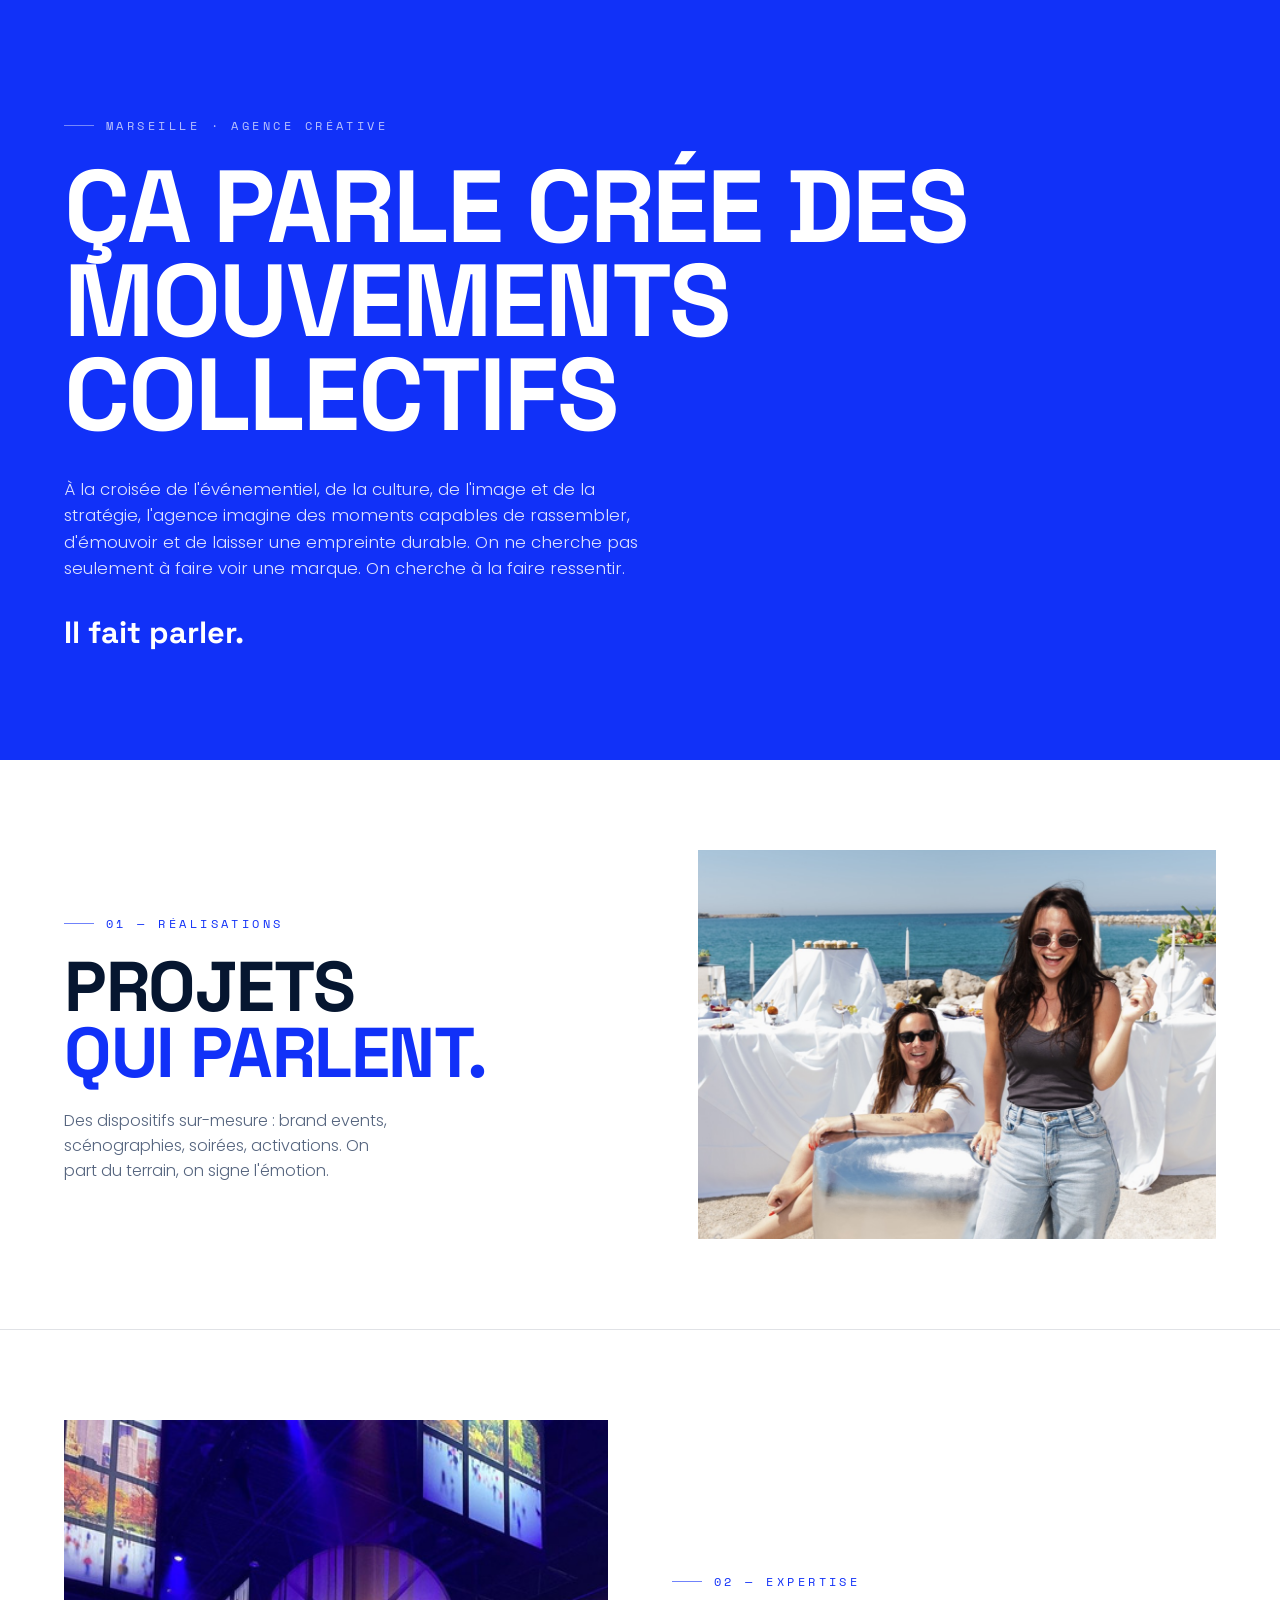
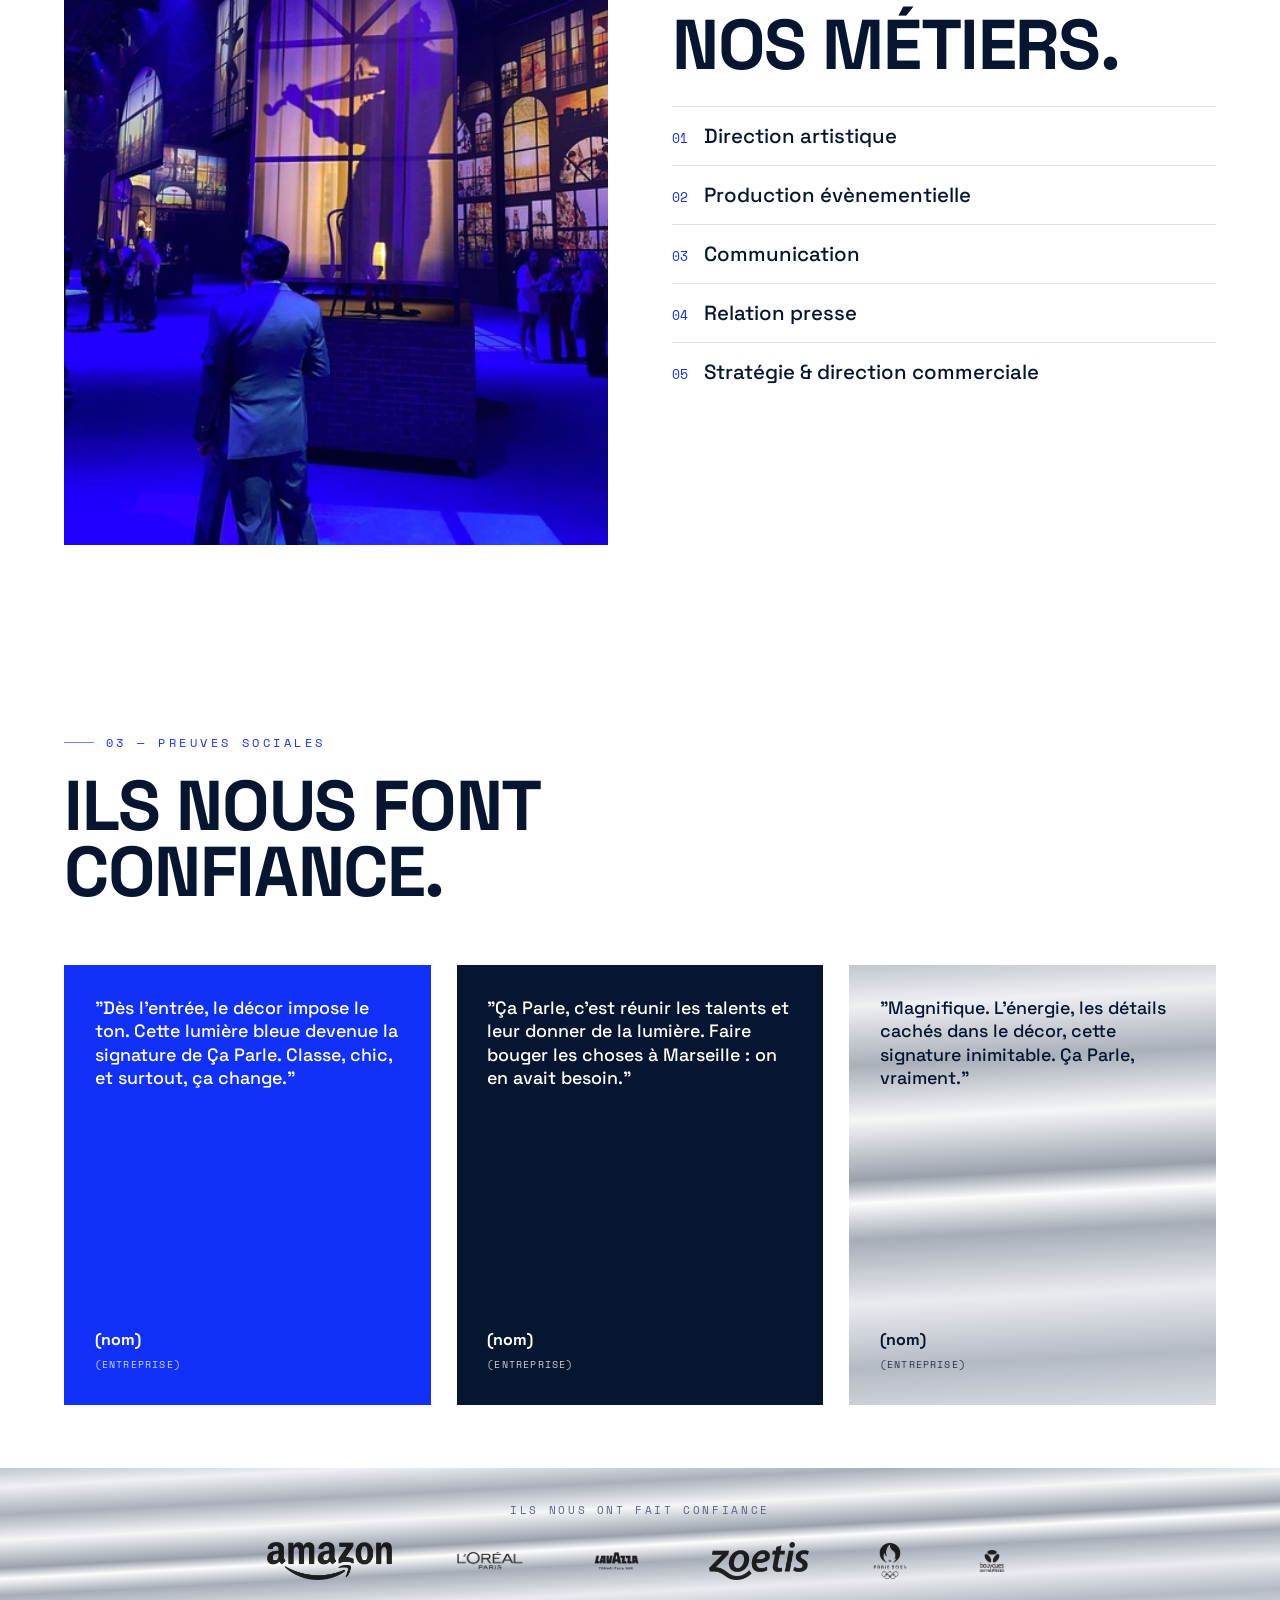
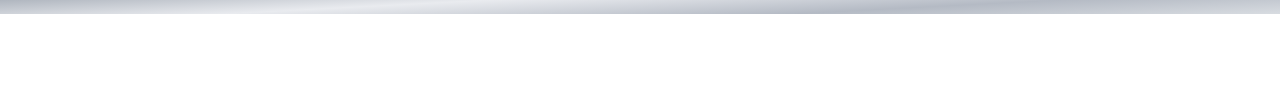
==== apercu-caparle.html @ be1ab22b "Aperçu (preview) Ça Parle façon Dedikazio — page de validation, non liée au site" ====
<!DOCTYPE html><html lang="fr"><head>
<meta charset="UTF-8"><meta name="viewport" content="width=device-width,initial-scale=1">
<title>Maquette Ça Parle — style Dedikazio</title>
<link rel="preconnect" href="https://fonts.googleapis.com"><link rel="preconnect" href="https://fonts.gstatic.com" crossorigin>
<link href="https://fonts.googleapis.com/css2?family=Space+Grotesk:wght@400;500;700&family=Poppins:wght@300;400;500;600&family=Space+Mono:wght@400;700&display=swap" rel="stylesheet">
<style>
:root{--blue:#1131f8;--ink:#061630;--dim:#56657f;--line:rgba(6,22,48,.12);--grey:#eef2f9;--chrome:linear-gradient(177deg,#c2c7cf 0%,#eef0f3 9%,#aab0ba 22%,#f4f6f8 34%,#9aa1ac 47%,#fbfcfd 52%,#a6adb7 60%,#e9ebef 74%,#b4bac4 88%,#d8dce1 100%);--disp:"Space Grotesk",sans-serif;--body:"Poppins",sans-serif;--gut:clamp(20px,5vw,96px);}
*{margin:0;padding:0;box-sizing:border-box}
body{font-family:var(--body);color:var(--ink);background:#fff;font-weight:300;-webkit-font-smoothing:antialiased}
.wrap{max-width:1400px;margin:0 auto;padding-inline:var(--gut)}
.eyebrow{font-family:"Space Mono",monospace;font-size:.72rem;letter-spacing:.3em;text-transform:uppercase;display:inline-flex;align-items:center;gap:12px}
.eyebrow::before{content:"";width:30px;height:1px;background:currentColor;opacity:.6}
.h-xl{font-family:var(--disp);font-weight:700;text-transform:uppercase;letter-spacing:-.02em;line-height:.92;font-size:clamp(2.6rem,8vw,8rem)}
.h-lg{font-family:var(--disp);font-weight:700;text-transform:uppercase;letter-spacing:-.02em;line-height:.94;font-size:clamp(2.2rem,5.5vw,5rem)}

/* 1. PRÉSENTATION (remplace la page orange) — fond bleu */
.intro{background:var(--blue);color:#fff;padding:clamp(90px,12vh,170px) 0}
.intro .eyebrow{color:rgba(255,255,255,.7)}
.intro .h-xl{margin:26px 0 34px;max-width:18ch}
.intro p{max-width:60ch;font-size:clamp(1rem,1.3vw,1.35rem);color:rgba(255,255,255,.86);line-height:1.6}
.intro .end{margin-top:30px;font-family:var(--disp);font-weight:700;font-size:clamp(1.3rem,2.4vw,2.2rem);text-transform:none}

/* 2. NOS PROJETS (remplace événement sur mesure) — titre gauche + photo droite */
.teaser{padding:clamp(70px,10vh,150px) 0;border-bottom:1px solid var(--line)}
.teaser .row{display:grid;grid-template-columns:1.1fr 1fr;gap:clamp(30px,5vw,80px);align-items:center}
.teaser .eyebrow{color:var(--blue)}
.teaser h2{margin:22px 0}
.teaser .blue{color:var(--blue)}
.teaser .shot{aspect-ratio:4/3;overflow:hidden;background:var(--grey)}
.teaser .shot img{width:100%;height:100%;object-fit:cover;display:block}
.teaser .sub{color:var(--dim);max-width:34ch;margin-top:18px}

/* 4. NOS MÉTIERS (remplace dedicated to people) */
.metiers-sec{padding:clamp(70px,10vh,150px) 0}
.metiers-sec .row{display:grid;grid-template-columns:1fr 1fr;gap:clamp(30px,5vw,80px);align-items:center}
.metiers-sec .shot{aspect-ratio:3/4;overflow:hidden;background:var(--grey)}
.metiers-sec .shot img{width:100%;height:100%;object-fit:cover;display:block}
.metiers-sec .eyebrow{color:var(--blue)}
.metiers-sec h2{margin:22px 0 28px}
.mlist{list-style:none}
.mlist li{display:flex;gap:16px;align-items:baseline;padding:16px 0;border-top:1px solid var(--line);font-family:var(--disp);font-weight:500;font-size:clamp(1.1rem,1.6vw,1.5rem)}
.mlist li span{font-family:"Space Mono",monospace;font-size:.8rem;color:var(--blue)}

/* 5. NOS PREUVES SOCIALES (remplace nos références) — blocs de couleur */
.refs{padding:clamp(70px,10vh,150px) 0}
.refs .eyebrow{color:var(--blue)}
.refs h2{margin:22px 0 60px}
.cards{display:grid;grid-template-columns:repeat(3,1fr);gap:clamp(14px,2vw,28px)}
.card{padding:clamp(26px,2.4vw,40px);min-height:440px;display:flex;flex-direction:column;justify-content:space-between}
.card.b1{background:var(--blue);color:#fff}
.card.b2{background:var(--ink);color:#fff}
.card.b3{background:var(--chrome);color:var(--ink)}
.card .q{font-family:var(--disp);font-weight:500;font-size:clamp(1.05rem,1.4vw,1.45rem);line-height:1.3}
.card .who{margin-top:24px}
.card .who b{font-family:var(--disp);font-weight:700;display:block}
.card .who small{font-family:"Space Mono",monospace;font-size:.62rem;letter-spacing:.12em;text-transform:uppercase;opacity:.8}
/* bandeau logos chromé */
.logos{margin-top:clamp(50px,7vh,90px);width:100vw;margin-left:calc(50% - 50vw);background:var(--chrome);padding:34px 0;overflow:hidden}
.logos .lbl{text-align:center;font-family:"Space Mono",monospace;font-size:.68rem;letter-spacing:.24em;text-transform:uppercase;color:var(--dim);margin-bottom:24px}
.logos .row{display:flex;justify-content:center;align-items:center;gap:clamp(34px,5vw,70px);flex-wrap:wrap}
.logos img{height:38px;width:auto;opacity:.85}
@media(max-width:820px){.teaser .row,.metiers-sec .row{grid-template-columns:1fr}.cards{grid-template-columns:1fr}}
</style></head>
<body>

<!-- 1. PRÉSENTATION — fond bleu (remplace la page orange) -->
<section class="intro"><div class="wrap">
  <span class="eyebrow">Marseille · Agence créative</span>
  <h1 class="h-xl">Ça Parle crée des mouvements collectifs</h1>
  <p>À la croisée de l'événementiel, de la culture, de l'image et de la stratégie, l'agence imagine des moments capables de rassembler, d'émouvoir et de laisser une empreinte durable. On ne cherche pas seulement à faire voir une marque. On cherche à la faire ressentir.</p>
  <div class="end">Il fait parler.</div>
</div></section>

<!-- 2. NOS PROJETS (remplace événement sur mesure) -->
<section class="teaser"><div class="wrap"><div class="row">
  <div>
    <span class="eyebrow">01 — Réalisations</span>
    <h2 class="h-lg">Projets<br><span class="blue">qui parlent.</span></h2>
    <p class="sub">Des dispositifs sur-mesure : brand events, scénographies, soirées, activations. On part du terrain, on signe l'émotion.</p>
  </div>
  <div class="shot"><img src="assets/projet-plage.jpg" alt="Projet"></div>
</div></div></section>

<!-- 4. NOS MÉTIERS (remplace dedicated to people) -->
<section class="metiers-sec"><div class="wrap"><div class="row">
  <div class="shot"><img src="assets/service-1.jpg" alt="Nos métiers"></div>
  <div>
    <span class="eyebrow">02 — Expertise</span>
    <h2 class="h-lg">Nos métiers.</h2>
    <ul class="mlist">
      <li><span>01</span>Direction artistique</li>
      <li><span>02</span>Production évènementielle</li>
      <li><span>03</span>Communication</li>
      <li><span>04</span>Relation presse</li>
      <li><span>05</span>Stratégie &amp; direction commerciale</li>
    </ul>
  </div>
</div></div></section>

<!-- 5. NOS PREUVES SOCIALES (remplace nos références) -->
<section class="refs"><div class="wrap">
  <span class="eyebrow">03 — Preuves sociales</span>
  <h2 class="h-lg">Ils nous font<br>confiance.</h2>
  <div class="cards">
    <div class="card b1"><div class="q">"Dès l'entrée, le décor impose le ton. Cette lumière bleue devenue la signature de Ça Parle. Classe, chic, et surtout, ça change."</div><div class="who"><b>(nom)</b><small>(entreprise)</small></div></div>
    <div class="card b2"><div class="q">"Ça Parle, c'est réunir les talents et leur donner de la lumière. Faire bouger les choses à Marseille : on en avait besoin."</div><div class="who"><b>(nom)</b><small>(entreprise)</small></div></div>
    <div class="card b3"><div class="q">"Magnifique. L'énergie, les détails cachés dans le décor, cette signature inimitable. Ça Parle, vraiment."</div><div class="who"><b>(nom)</b><small>(entreprise)</small></div></div>
  </div>
</div>
<div class="logos">
  <div class="lbl">Ils nous ont fait confiance</div>
  <div class="row">
    <img src="assets/client-amazon.png" alt="Amazon"><img src="assets/client-loreal.png" alt="L'Oréal"><img src="assets/client-lavazza.png" alt="Lavazza"><img src="assets/client-zoetis.png" alt="Zoetis"><img src="assets/client-paris2024.png" alt="Paris 2024"><img src="assets/client-bouygues.png" alt="Bouygues">
  </div>
</div>
</section>

</body></html>
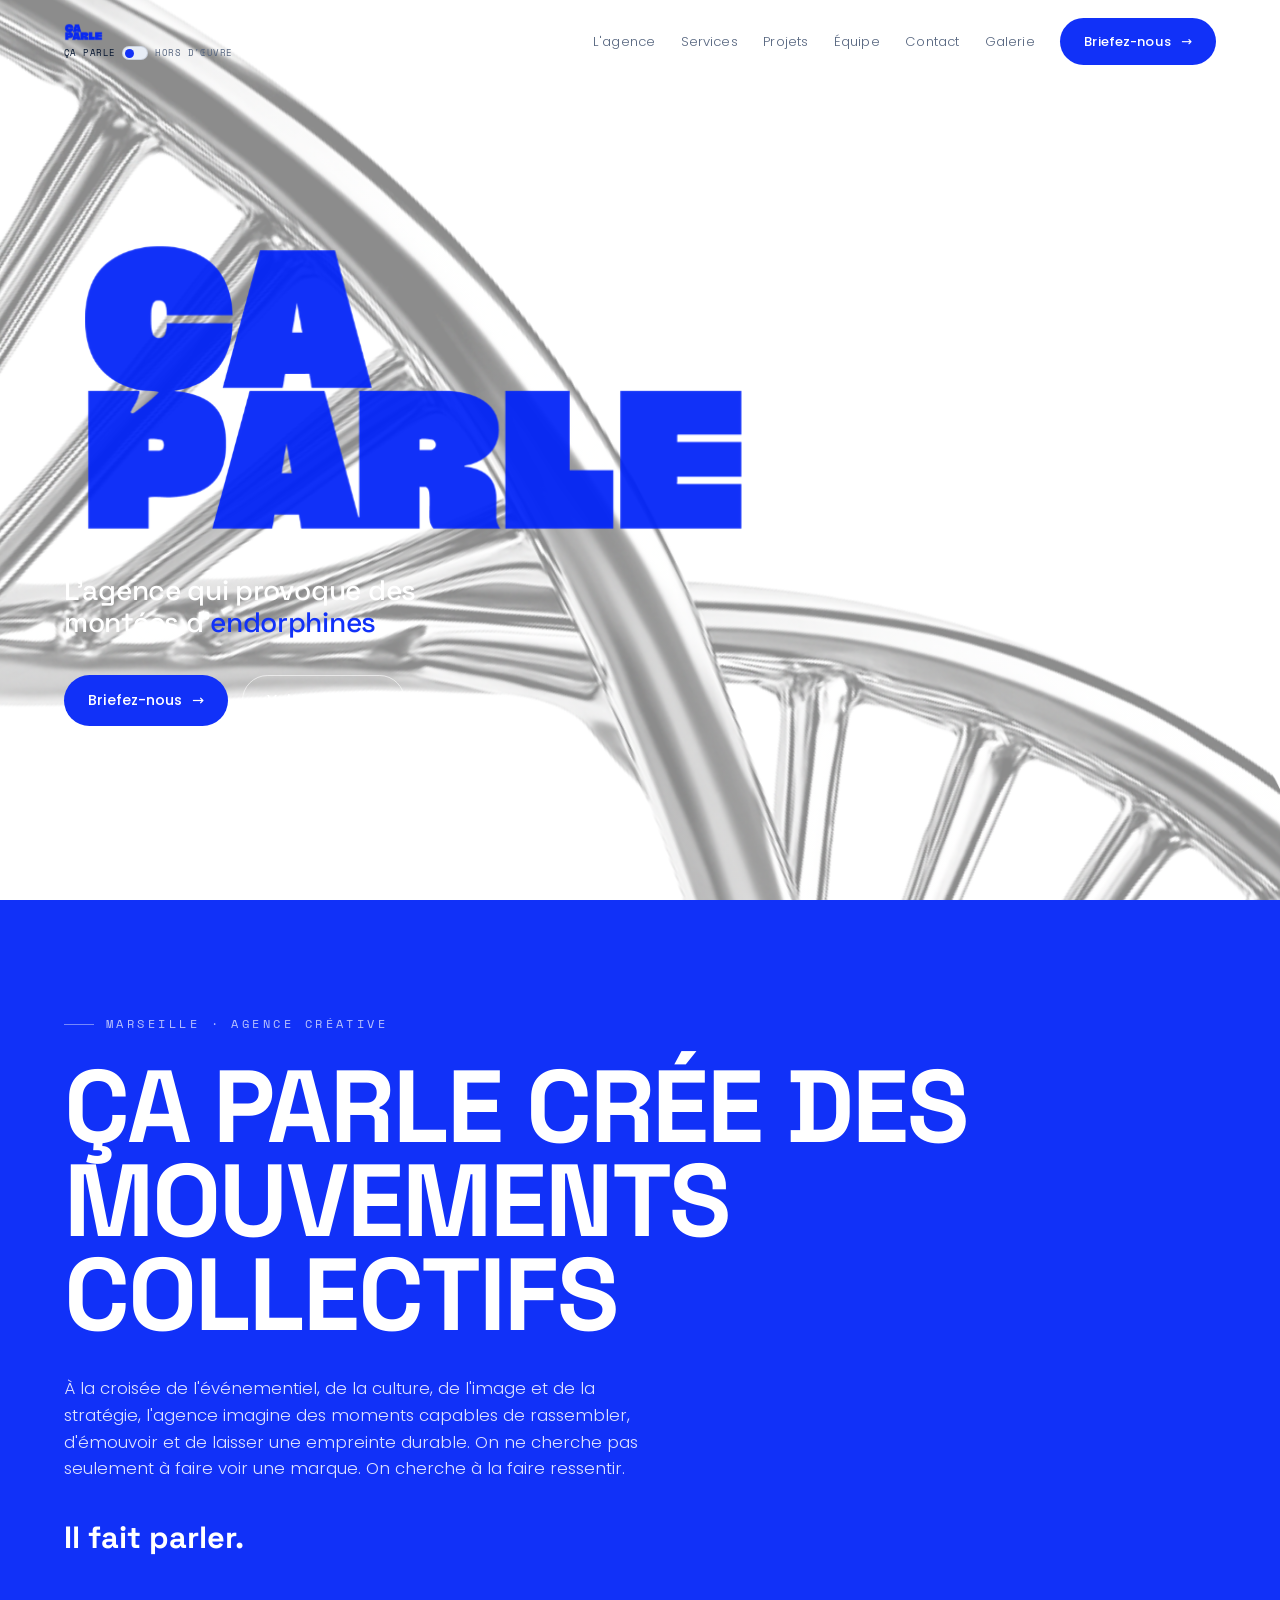
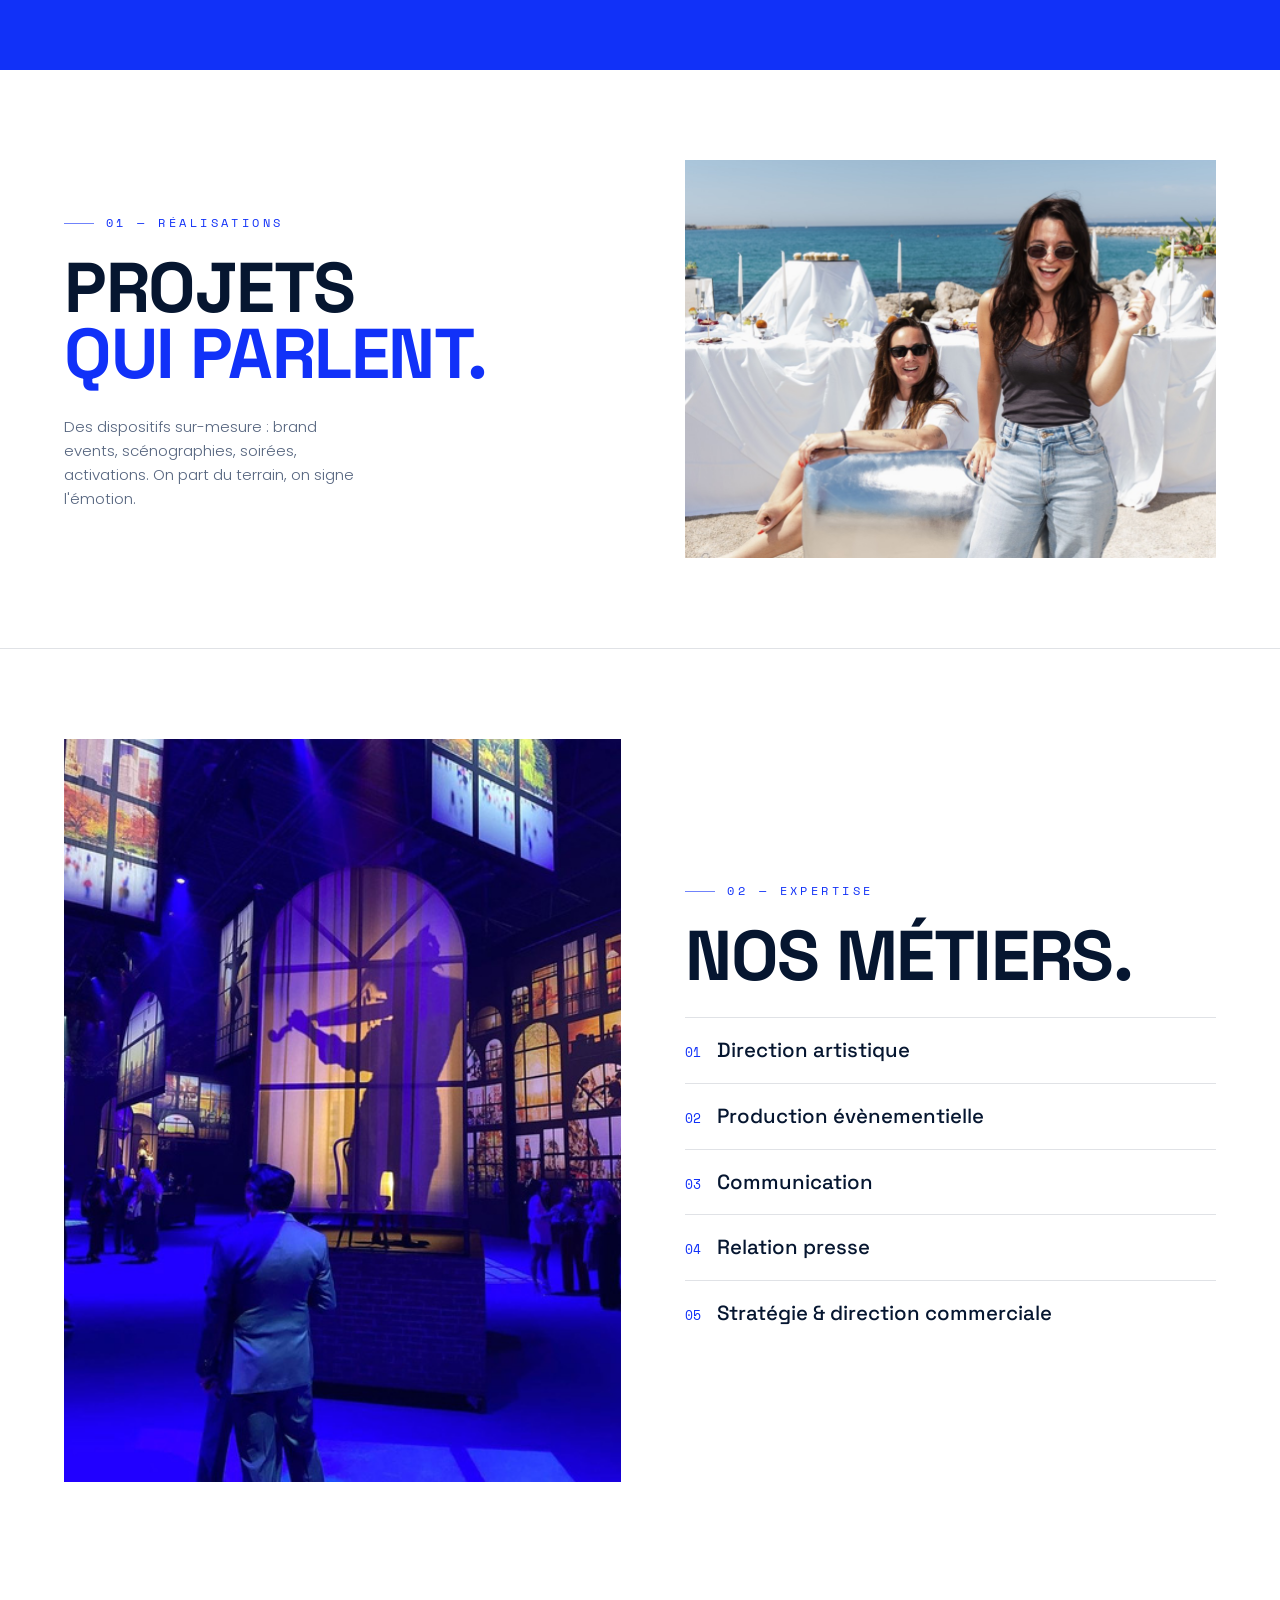
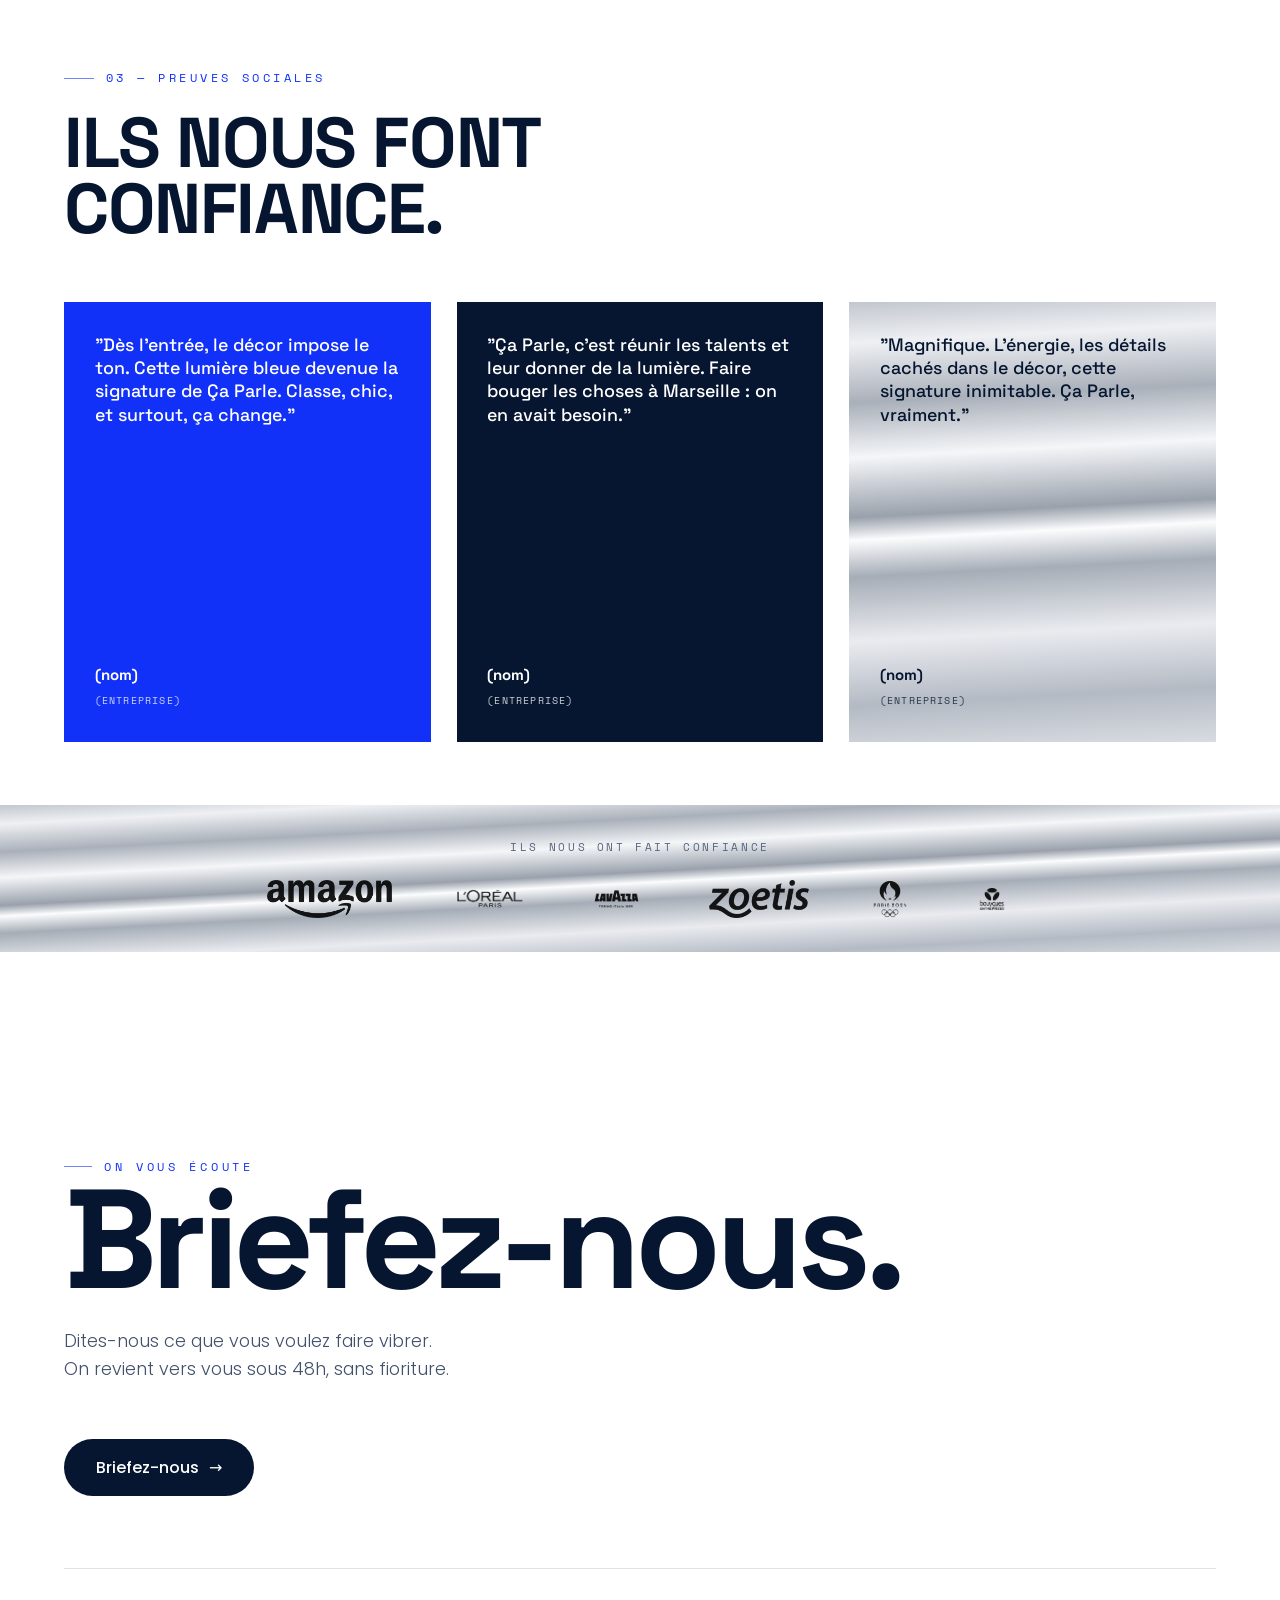
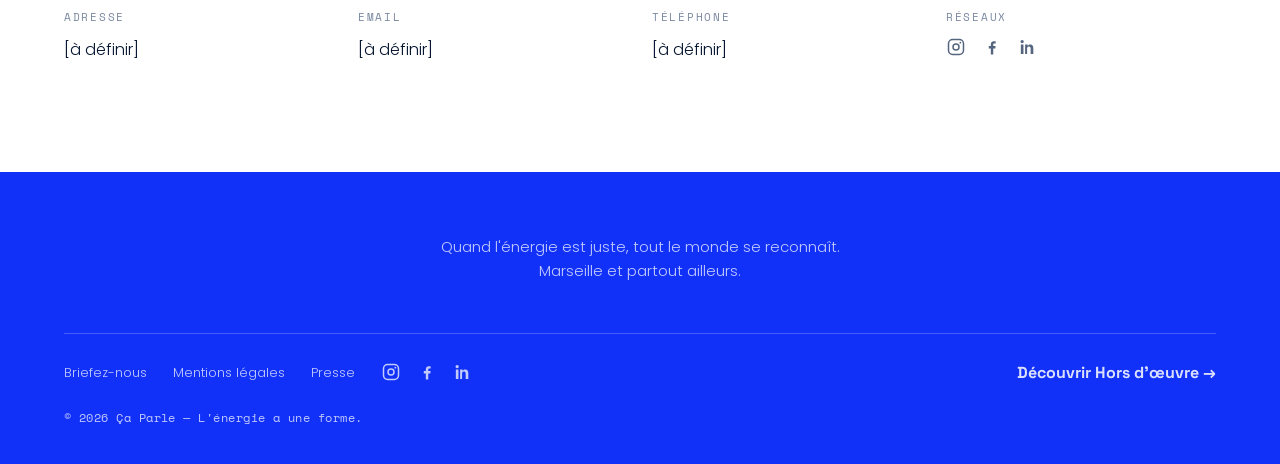
==== commit 13b31d16: "Aperçu complet Ça Parle (nav + hero vidéo + nouvelles sections + contact/footer)" ====
--- a/apercu-caparle.html
+++ b/apercu-caparle.html
@@ -1,93 +1,115 @@
-<!DOCTYPE html><html lang="fr"><head>
+<!DOCTYPE html>
+<html lang="fr">
+<head>
 <meta charset="UTF-8"><meta name="viewport" content="width=device-width,initial-scale=1">
-<title>Maquette Ça Parle — style Dedikazio</title>
+<title>Aperçu complet Ça Parle — style Dedikazio</title>
 <link rel="preconnect" href="https://fonts.googleapis.com"><link rel="preconnect" href="https://fonts.gstatic.com" crossorigin>
-<link href="https://fonts.googleapis.com/css2?family=Space+Grotesk:wght@400;500;700&family=Poppins:wght@300;400;500;600&family=Space+Mono:wght@400;700&display=swap" rel="stylesheet">
-<style>
-:root{--blue:#1131f8;--ink:#061630;--dim:#56657f;--line:rgba(6,22,48,.12);--grey:#eef2f9;--chrome:linear-gradient(177deg,#c2c7cf 0%,#eef0f3 9%,#aab0ba 22%,#f4f6f8 34%,#9aa1ac 47%,#fbfcfd 52%,#a6adb7 60%,#e9ebef 74%,#b4bac4 88%,#d8dce1 100%);--disp:"Space Grotesk",sans-serif;--body:"Poppins",sans-serif;--gut:clamp(20px,5vw,96px);}
-*{margin:0;padding:0;box-sizing:border-box}
-body{font-family:var(--body);color:var(--ink);background:#fff;font-weight:300;-webkit-font-smoothing:antialiased}
-.wrap{max-width:1400px;margin:0 auto;padding-inline:var(--gut)}
-.eyebrow{font-family:"Space Mono",monospace;font-size:.72rem;letter-spacing:.3em;text-transform:uppercase;display:inline-flex;align-items:center;gap:12px}
-.eyebrow::before{content:"";width:30px;height:1px;background:currentColor;opacity:.6}
-.h-xl{font-family:var(--disp);font-weight:700;text-transform:uppercase;letter-spacing:-.02em;line-height:.92;font-size:clamp(2.6rem,8vw,8rem)}
-.h-lg{font-family:var(--disp);font-weight:700;text-transform:uppercase;letter-spacing:-.02em;line-height:.94;font-size:clamp(2.2rem,5.5vw,5rem)}
+<link href="https://fonts.googleapis.com/css2?family=Space+Grotesk:wght@400;500;700&family=Poppins:wght@200;300;400;500;600&family=Space+Mono:wght@400;700&family=Inter:ital,wght@0,400;0,500;0,600;0,700;0,900;1,800;1,900&display=swap" rel="stylesheet">
+<link rel="stylesheet" href="assets/theme.css"><link rel="stylesheet" href="assets/styles.css">
+<style id="dk-preview">
+.dk-eyebrow{font-family:"Space Mono",monospace;font-size:.72rem;letter-spacing:.3em;text-transform:uppercase;display:inline-flex;align-items:center;gap:12px;color:var(--accent)}
+.dk-eyebrow::before{content:"";width:30px;height:1px;background:currentColor;opacity:.6}
+.dk-xl{font-family:var(--font-display);font-weight:700;text-transform:uppercase;letter-spacing:-.02em;line-height:.92;font-size:clamp(2.6rem,8vw,8rem)}
+.dk-lg{font-family:var(--font-display);font-weight:700;text-transform:uppercase;letter-spacing:-.02em;line-height:.94;font-size:clamp(2.2rem,5.5vw,5rem)}
+.dk-intro{background:var(--c-primary);color:#fff;padding:clamp(90px,12vh,170px) 0}
+.dk-intro .dk-eyebrow{color:rgba(255,255,255,.7)}
+.dk-intro .dk-xl{margin:26px 0 34px;max-width:18ch}
+.dk-intro p{max-width:60ch;font-size:clamp(1rem,1.3vw,1.35rem);color:rgba(255,255,255,.86);line-height:1.6}
+.dk-intro .dk-end{margin-top:30px;font-family:var(--font-display);font-weight:700;font-size:clamp(1.3rem,2.4vw,2.2rem)}
+.dk-teaser,.dk-metiers{padding:clamp(70px,10vh,150px) 0}
+.dk-teaser{border-bottom:1px solid var(--line)}
+.dk-row{display:grid;grid-template-columns:1.05fr 1fr;gap:clamp(30px,5vw,80px);align-items:center}
+.dk-teaser h2,.dk-metiers h2{margin:22px 0 28px}
+.dk-blue{color:var(--c-primary)}
+.dk-shot{overflow:hidden;background:var(--bg-alt)}
+.dk-shot.r43{aspect-ratio:4/3}.dk-shot.r34{aspect-ratio:3/4}
+.dk-shot img{width:100%;height:100%;object-fit:cover;display:block}
+.dk-sub{color:var(--fg-dim);max-width:34ch;margin-top:18px}
+.dk-mlist{list-style:none}
+.dk-mlist li{display:flex;gap:16px;align-items:baseline;padding:16px 0;border-top:1px solid var(--line);font-family:var(--font-display);font-weight:500;font-size:clamp(1.1rem,1.6vw,1.5rem)}
+.dk-mlist li span{font-family:"Space Mono",monospace;font-size:.8rem;color:var(--c-primary)}
+.dk-refs{padding:clamp(70px,10vh,150px) 0}
+.dk-refs h2{margin:22px 0 60px}
+.dk-cards{display:grid;grid-template-columns:repeat(3,1fr);gap:clamp(14px,2vw,28px)}
+.dk-card{padding:clamp(26px,2.4vw,40px);min-height:440px;display:flex;flex-direction:column;justify-content:space-between}
+.dk-card.b1{background:var(--c-primary);color:#fff}
+.dk-card.b2{background:var(--c-ink);color:#fff}
+.dk-card.b3{background:linear-gradient(177deg,#c2c7cf 0%,#eef0f3 9%,#aab0ba 22%,#f4f6f8 34%,#9aa1ac 47%,#fbfcfd 52%,#a6adb7 60%,#e9ebef 74%,#b4bac4 88%,#d8dce1 100%);color:var(--c-ink)}
+.dk-card .q{font-family:var(--font-display);font-weight:500;font-size:clamp(1.05rem,1.4vw,1.45rem);line-height:1.3}
+.dk-card .who{margin-top:24px}
+.dk-card .who b{font-family:var(--font-display);font-weight:700;display:block}
+.dk-card .who small{font-family:"Space Mono",monospace;font-size:.62rem;letter-spacing:.12em;text-transform:uppercase;opacity:.8}
+.dk-logos{margin-top:clamp(50px,7vh,90px);width:100vw;margin-left:calc(50% - 50vw);background:linear-gradient(177deg,#c2c7cf 0%,#eef0f3 9%,#aab0ba 22%,#f4f6f8 34%,#9aa1ac 47%,#fbfcfd 52%,#a6adb7 60%,#e9ebef 74%,#b4bac4 88%,#d8dce1 100%);padding:34px 0;overflow:hidden}
+.dk-logos .dk-lbl{text-align:center;font-family:"Space Mono",monospace;font-size:.68rem;letter-spacing:.24em;text-transform:uppercase;color:var(--fg-dim);margin-bottom:24px}
+.dk-logorow{display:flex;justify-content:center;align-items:center;gap:clamp(34px,5vw,70px);flex-wrap:wrap}
+.dk-logorow img{height:38px;width:auto;opacity:.9}
+@media(max-width:820px){.dk-row{grid-template-columns:1fr}.dk-cards{grid-template-columns:1fr}}
+</style>
+</head>
+<body>
+<nav class="nav">
+  <div class="nav-brand">
+    <a class="nav-logo" href="#top" data-hover aria-label="Accueil">
+      <img class="nav-logo-img" src="assets/logo-caparle.png" alt="Logo">
+    </a>
+    <div class="mini-switch" role="group" aria-label="Changer de site">
+      <span class="ms-name on" data-set="ca-parle">Ça&nbsp;Parle</span>
+      <button class="ms-track" type="button" data-mini aria-label="Basculer de site" aria-checked="false"><span class="ms-dot"></span></button>
+      <span class="ms-name" data-set="hors-doeuvre">Hors&nbsp;d'œuvre</span>
+    </div>
+  </div>
+  <div class="nav-links">
+    <a href="#agence" data-k="navAgence">L'agence</a>
+    <a href="#services" class="nav-services">Services</a>
+    <a href="#projets">Projets</a>
+    <a href="#equipe">Équipe</a>
+    <a href="#contact">Contact</a>
+    <a href="#galerie" data-gallery>Galerie</a>
+    <a href="#contact" class="btn" data-brief data-k="ctaBrief">Briefez-nous <span class="arrow">→</span></a>
+  </div>
+  <a href="#contact" class="btn desktop" style="display:none">Briefez-nous</a>
+  <button class="burger" aria-label="Menu"><span></span><span></span><span></span></button>
+</nav>
+<header class="hero" id="top">
+  <div class="hero-bg" aria-hidden="true">
+    <video class="hero-bg-video" autoplay muted loop playsinline preload="auto"><source src="assets/agence-video.mp4" type="video/mp4" /></video>
+    <div class="hero-bg-veil"></div>
+  </div>
+  <div class="wrap hero-inner">
+    <h1 class="hero-logo display">
+      <div class="hero-logo-img" role="img" aria-label="Logo"></div>
+    </h1>
+    <p class="hero-tagline reveal" data-k="heroTitle">L'agence qui provoque des montées d'<em>endorphines</em>.</p>
+    <div class="hero-cta reveal">
+      <a href="#contact" class="btn" data-brief data-k="ctaBrief">Briefez-nous <span class="arrow">→</span></a>
+      <a href="#projets" class="btn ghost">Voir les projets</a>
+    </div>
+  </div>
+</header>
 
-/* 1. PRÉSENTATION (remplace la page orange) — fond bleu */
-.intro{background:var(--blue);color:#fff;padding:clamp(90px,12vh,170px) 0}
-.intro .eyebrow{color:rgba(255,255,255,.7)}
-.intro .h-xl{margin:26px 0 34px;max-width:18ch}
-.intro p{max-width:60ch;font-size:clamp(1rem,1.3vw,1.35rem);color:rgba(255,255,255,.86);line-height:1.6}
-.intro .end{margin-top:30px;font-family:var(--disp);font-weight:700;font-size:clamp(1.3rem,2.4vw,2.2rem);text-transform:none}
-
-/* 2. NOS PROJETS (remplace événement sur mesure) — titre gauche + photo droite */
-.teaser{padding:clamp(70px,10vh,150px) 0;border-bottom:1px solid var(--line)}
-.teaser .row{display:grid;grid-template-columns:1.1fr 1fr;gap:clamp(30px,5vw,80px);align-items:center}
-.teaser .eyebrow{color:var(--blue)}
-.teaser h2{margin:22px 0}
-.teaser .blue{color:var(--blue)}
-.teaser .shot{aspect-ratio:4/3;overflow:hidden;background:var(--grey)}
-.teaser .shot img{width:100%;height:100%;object-fit:cover;display:block}
-.teaser .sub{color:var(--dim);max-width:34ch;margin-top:18px}
-
-/* 4. NOS MÉTIERS (remplace dedicated to people) */
-.metiers-sec{padding:clamp(70px,10vh,150px) 0}
-.metiers-sec .row{display:grid;grid-template-columns:1fr 1fr;gap:clamp(30px,5vw,80px);align-items:center}
-.metiers-sec .shot{aspect-ratio:3/4;overflow:hidden;background:var(--grey)}
-.metiers-sec .shot img{width:100%;height:100%;object-fit:cover;display:block}
-.metiers-sec .eyebrow{color:var(--blue)}
-.metiers-sec h2{margin:22px 0 28px}
-.mlist{list-style:none}
-.mlist li{display:flex;gap:16px;align-items:baseline;padding:16px 0;border-top:1px solid var(--line);font-family:var(--disp);font-weight:500;font-size:clamp(1.1rem,1.6vw,1.5rem)}
-.mlist li span{font-family:"Space Mono",monospace;font-size:.8rem;color:var(--blue)}
-
-/* 5. NOS PREUVES SOCIALES (remplace nos références) — blocs de couleur */
-.refs{padding:clamp(70px,10vh,150px) 0}
-.refs .eyebrow{color:var(--blue)}
-.refs h2{margin:22px 0 60px}
-.cards{display:grid;grid-template-columns:repeat(3,1fr);gap:clamp(14px,2vw,28px)}
-.card{padding:clamp(26px,2.4vw,40px);min-height:440px;display:flex;flex-direction:column;justify-content:space-between}
-.card.b1{background:var(--blue);color:#fff}
-.card.b2{background:var(--ink);color:#fff}
-.card.b3{background:var(--chrome);color:var(--ink)}
-.card .q{font-family:var(--disp);font-weight:500;font-size:clamp(1.05rem,1.4vw,1.45rem);line-height:1.3}
-.card .who{margin-top:24px}
-.card .who b{font-family:var(--disp);font-weight:700;display:block}
-.card .who small{font-family:"Space Mono",monospace;font-size:.62rem;letter-spacing:.12em;text-transform:uppercase;opacity:.8}
-/* bandeau logos chromé */
-.logos{margin-top:clamp(50px,7vh,90px);width:100vw;margin-left:calc(50% - 50vw);background:var(--chrome);padding:34px 0;overflow:hidden}
-.logos .lbl{text-align:center;font-family:"Space Mono",monospace;font-size:.68rem;letter-spacing:.24em;text-transform:uppercase;color:var(--dim);margin-bottom:24px}
-.logos .row{display:flex;justify-content:center;align-items:center;gap:clamp(34px,5vw,70px);flex-wrap:wrap}
-.logos img{height:38px;width:auto;opacity:.85}
-@media(max-width:820px){.teaser .row,.metiers-sec .row{grid-template-columns:1fr}.cards{grid-template-columns:1fr}}
-</style></head>
-<body>
-
-<!-- 1. PRÉSENTATION — fond bleu (remplace la page orange) -->
-<section class="intro"><div class="wrap">
-  <span class="eyebrow">Marseille · Agence créative</span>
-  <h1 class="h-xl">Ça Parle crée des mouvements collectifs</h1>
+<!-- ===================== NOUVELLES SECTIONS (style Dedikazio, Ça Parle) ===================== -->
+<section class="dk-intro"><div class="wrap">
+  <span class="dk-eyebrow">Marseille · Agence créative</span>
+  <h1 class="dk-xl">Ça Parle crée des mouvements collectifs</h1>
   <p>À la croisée de l'événementiel, de la culture, de l'image et de la stratégie, l'agence imagine des moments capables de rassembler, d'émouvoir et de laisser une empreinte durable. On ne cherche pas seulement à faire voir une marque. On cherche à la faire ressentir.</p>
-  <div class="end">Il fait parler.</div>
+  <div class="dk-end">Il fait parler.</div>
 </div></section>
 
-<!-- 2. NOS PROJETS (remplace événement sur mesure) -->
-<section class="teaser"><div class="wrap"><div class="row">
+<section class="dk-teaser"><div class="wrap"><div class="dk-row">
   <div>
-    <span class="eyebrow">01 — Réalisations</span>
-    <h2 class="h-lg">Projets<br><span class="blue">qui parlent.</span></h2>
-    <p class="sub">Des dispositifs sur-mesure : brand events, scénographies, soirées, activations. On part du terrain, on signe l'émotion.</p>
+    <span class="dk-eyebrow">01 — Réalisations</span>
+    <h2 class="dk-lg">Projets<br><span class="dk-blue">qui parlent.</span></h2>
+    <p class="dk-sub">Des dispositifs sur-mesure : brand events, scénographies, soirées, activations. On part du terrain, on signe l'émotion.</p>
   </div>
-  <div class="shot"><img src="assets/projet-plage.jpg" alt="Projet"></div>
+  <div class="dk-shot r43"><img src="assets/projet-plage.jpg" alt="Projet"></div>
 </div></div></section>
 
-<!-- 4. NOS MÉTIERS (remplace dedicated to people) -->
-<section class="metiers-sec"><div class="wrap"><div class="row">
-  <div class="shot"><img src="assets/service-1.jpg" alt="Nos métiers"></div>
+<section class="dk-metiers"><div class="wrap"><div class="dk-row">
+  <div class="dk-shot r34"><img src="assets/service-1.jpg" alt="Nos métiers"></div>
   <div>
-    <span class="eyebrow">02 — Expertise</span>
-    <h2 class="h-lg">Nos métiers.</h2>
-    <ul class="mlist">
+    <span class="dk-eyebrow">02 — Expertise</span>
+    <h2 class="dk-lg">Nos métiers.</h2>
+    <ul class="dk-mlist">
       <li><span>01</span>Direction artistique</li>
       <li><span>02</span>Production évènementielle</li>
       <li><span>03</span>Communication</li>
@@ -97,22 +119,60 @@
   </div>
 </div></div></section>
 
-<!-- 5. NOS PREUVES SOCIALES (remplace nos références) -->
-<section class="refs"><div class="wrap">
-  <span class="eyebrow">03 — Preuves sociales</span>
-  <h2 class="h-lg">Ils nous font<br>confiance.</h2>
-  <div class="cards">
-    <div class="card b1"><div class="q">"Dès l'entrée, le décor impose le ton. Cette lumière bleue devenue la signature de Ça Parle. Classe, chic, et surtout, ça change."</div><div class="who"><b>(nom)</b><small>(entreprise)</small></div></div>
-    <div class="card b2"><div class="q">"Ça Parle, c'est réunir les talents et leur donner de la lumière. Faire bouger les choses à Marseille : on en avait besoin."</div><div class="who"><b>(nom)</b><small>(entreprise)</small></div></div>
-    <div class="card b3"><div class="q">"Magnifique. L'énergie, les détails cachés dans le décor, cette signature inimitable. Ça Parle, vraiment."</div><div class="who"><b>(nom)</b><small>(entreprise)</small></div></div>
+<section class="dk-refs"><div class="wrap">
+  <span class="dk-eyebrow">03 — Preuves sociales</span>
+  <h2 class="dk-lg">Ils nous font<br>confiance.</h2>
+  <div class="dk-cards">
+    <div class="dk-card b1"><div class="q">"Dès l'entrée, le décor impose le ton. Cette lumière bleue devenue la signature de Ça Parle. Classe, chic, et surtout, ça change."</div><div class="who"><b>(nom)</b><small>(entreprise)</small></div></div>
+    <div class="dk-card b2"><div class="q">"Ça Parle, c'est réunir les talents et leur donner de la lumière. Faire bouger les choses à Marseille : on en avait besoin."</div><div class="who"><b>(nom)</b><small>(entreprise)</small></div></div>
+    <div class="dk-card b3"><div class="q">"Magnifique. L'énergie, les détails cachés dans le décor, cette signature inimitable. Ça Parle, vraiment."</div><div class="who"><b>(nom)</b><small>(entreprise)</small></div></div>
   </div>
 </div>
-<div class="logos">
-  <div class="lbl">Ils nous ont fait confiance</div>
-  <div class="row">
+<div class="dk-logos">
+  <div class="dk-lbl">Ils nous ont fait confiance</div>
+  <div class="dk-logorow">
     <img src="assets/client-amazon.png" alt="Amazon"><img src="assets/client-loreal.png" alt="L'Oréal"><img src="assets/client-lavazza.png" alt="Lavazza"><img src="assets/client-zoetis.png" alt="Zoetis"><img src="assets/client-paris2024.png" alt="Paris 2024"><img src="assets/client-bouygues.png" alt="Bouygues">
   </div>
 </div>
 </section>
 
-</body></html>
+<section class="section contact" id="contact">
+  <div class="wrap">
+    <div class="eyebrow reveal" data-k="cEyebrow">On vous écoute</div>
+    <h2 class="reveal" data-k="cTitle">Briefez-nous.</h2>
+    <p class="intro reveal" data-k="cIntro">Dites-nous ce que vous voulez faire vibrer.<br>On revient vers vous sous 48h, sans fioriture.</p>
+
+    <div class="contact-cta reveal">
+      <button type="button" class="btn" data-brief data-k="ctaBrief">Briefez-nous <span class="arrow">→</span></button>
+    </div>
+
+    <div class="coords reveal" data-k="coords">
+      <div class="col"><div class="k">Adresse</div><p>[à définir]</p></div>
+      <div class="col"><div class="k">Email</div><a href="#" data-hover>[à définir]</a></div>
+      <div class="col"><div class="k">Téléphone</div><a href="#" data-hover>[à définir]</a></div>
+      <div class="col"><div class="k">Réseaux</div><span class="social" data-social="cp"></span></div>
+    </div>
+  </div>
+</section>
+
+<!-- ============================ FOOTER ============================ -->
+<footer class="footer ink">
+  <div class="wrap">
+    <div class="footer-mark display"><img class="footer-logo footer-logo-cp" src="assets/logo-caparle-mark.png" alt="Ça Parle" /><img class="footer-logo footer-logo-hdo" src="assets/logo-horsdoeuvre-mark.png" alt="Hors d'Œuvre" /></div>
+
+    <p class="footer-tag" data-k="footerTag">Quand l'énergie est juste, tout le monde se reconnaît.<br>Marseille et partout ailleurs.</p>
+
+    <div class="footer-bottom">
+      <div class="footer-links">
+        <a href="#contact" data-brief>Briefez-nous</a>
+        <a href="#">Mentions légales</a>
+        <a href="#">Presse</a>
+        <span class="social" data-k="footerSocial" data-social="cp"></span>
+      </div>
+      <a href="#top" class="footer-sister" data-hover data-k="footerSister">Découvrir Hors d'œuvre →</a>
+    </div>
+    <div class="credits">© 2026 Ça Parle — L'énergie a une forme.</div>
+  </div>
+</footer>
+<script src="assets/app.js"></script>
+</body></html>
--- a/assets/theme.css
+++ b/assets/theme.css
@@ -0,0 +1,134 @@
+/* ============================================================
+   THEME TOKENS — Design system modulaire
+   Tout le branding passe par ici. Swap Ça Parle ↔ Hors d'œuvre
+   via l'attribut [data-brand] sur <html>.
+   À porter tel quel vers /themes/ca-parle.ts en prod.
+   ============================================================ */
+
+:root {
+  /* ---- COULEURS (Ça Parle par défaut) ---- */
+  --c-primary:    #1131f8; /* Bright Indigo  — CTA, accents, fonds bloc */
+  --c-secondary:  #6e8dff; /* Cornflower Blue — dégradés, hover, liquid */
+  --c-tertiary:   #d6e0e8; /* Grey — fonds neutres, séparateurs */
+  --c-ink:        #061630; /* Black — texte / fond sombre */
+  --c-paper:      #ffffff; /* White */
+
+  /* Surfaces dérivées — CLAIR dominant (blanc + indigo du logo) */
+  --bg:           #ffffff;            /* blanc dominant */
+  --bg-alt:       #eef2f9;            /* gris très clair, rythme */
+  --bg-soft:      #ffffff;            /* cartes */
+  --bg-light:     #ffffff;
+  --bg-grey:      #e7edf6;
+  --fg:           var(--c-ink);       /* texte encre */
+  --fg-dim:       #56657f;            /* texte secondaire ardoise */
+  --line:         rgba(6,22,48,0.12);
+
+  /* Accent texte + placeholders média = bleu du logo */
+  --accent:       var(--c-primary);
+  --ph-base:      var(--c-primary);
+  --ph-stripe:    color-mix(in srgb, var(--c-primary) 80%, #000);
+  --ph-label:     rgba(255,255,255,0.72);
+
+  /* ---- LIQUID METAL — rampe chromée signature ---- */
+  --lm-0: #061630;
+  --lm-1: #1131f8;
+  --lm-2: #6e8dff;
+  --lm-3: #ffffff;
+  --lm-4: #d6e0e8;
+  --lm-5: #1131f8;
+  --lm-6: #061630;
+  --lm-tint: #6e8dff;       /* teinte des reflets / specular */
+  --lm-sat: 1;
+
+  /* ---- TYPOGRAPHIE ---- */
+  --font-display: "Space Grotesk", "Cy Grotesk", system-ui, sans-serif;
+  --font-body:    "Poppins", system-ui, sans-serif;
+  --display-weight: 700;
+  --display-tracking: -0.03em;
+  --display-case: none;
+
+  /* ---- IDENTITÉ / CONTENU ---- */
+  --brand-name: "ÇA PARLE";
+  --brand-radius: 4px;
+
+  /* ---- RYTHME ---- */
+  --maxw: 1400px;
+  --gutter: clamp(20px, 5vw, 96px);
+  --section-y: clamp(80px, 12vh, 180px);
+  --ease: cubic-bezier(0.16, 1, 0.3, 1);
+}
+
+/* ============================================================
+   .ink — bande saturée (bleu du logo) qui remplace le bleu nuit.
+   Générique : prend automatiquement la couleur primaire de la marque.
+   Posée sur : témoignages, footer.
+   ============================================================ */
+.ink {
+  background: var(--bg); color: var(--fg);
+  --bg:       var(--c-primary);
+  --bg-alt:   var(--c-primary);
+  --bg-soft:  color-mix(in srgb, var(--c-primary) 82%, #ffffff);
+  --bg-light: var(--c-primary);
+  --fg:       #ffffff;
+  --fg-dim:   rgba(255,255,255,0.74);
+  --line:     rgba(255,255,255,0.22);
+  --accent:   #ffffff;
+}
+
+/* ============================================================
+   THEME ALTERNATIF — Hors d'Œuvre (food studio du groupe Ça Parle)
+   Couleurs & typo d'après la charte de marque officielle.
+   ============================================================ */
+:root[data-brand="hors-doeuvre"] {
+  --c-primary:    #ff4817; /* Orange incandescent */
+  --c-secondary:  #2f2fff; /* Bleu électrique (rappel Ça Parle, parcimonie) */
+  --c-tertiary:   #bcbcc6; /* Chrome clair */
+  --c-ink:        #000000; /* Noir Studio */
+  --c-paper:      #ffffff;
+
+  --bg:           #ffffff;
+  --bg-alt:       #f0f0f2;            /* gris chrome très clair */
+  --bg-soft:      #ffffff;
+  --bg-light:     #ffffff;
+  --bg-grey:      #e6e6ea;
+  --fg:           #000000;
+  --fg-dim:       #6a6a72;
+  --line:         rgba(0,0,0,0.13);
+
+  --accent:       var(--c-primary);
+  --ph-base:      var(--c-primary);
+  --ph-stripe:    color-mix(in srgb, var(--c-primary) 78%, #000);
+
+  /* liquid metal → chrome argent (Chrome Clair de la charte) */
+  --lm-0: #000000;
+  --lm-1: #5f5f6a;
+  --lm-2: #bcbcc6;
+  --lm-3: #ffffff;
+  --lm-4: #bcbcc6;
+  --lm-5: #8a8a94;
+  --lm-6: #000000;
+  --lm-tint: #bcbcc6;
+
+  --font-display: "Inter", system-ui, sans-serif;
+  --font-body:    "Inter", system-ui, sans-serif;
+  --display-weight: 900;
+  --display-tracking: -0.04em;
+
+  --brand-name: "HORS D’ŒUVRE";
+}
+
+/* Charte : "blanc sur fond orange à proscrire" → bandes orange en NOIR */
+:root[data-brand="hors-doeuvre"] .ink {
+  --fg: #000000;
+  --fg-dim: rgba(0,0,0,0.66);
+  --line: rgba(0,0,0,0.20);
+  --accent: #000000;
+}
+/* Logotype "en pente" : Inter Black incliné */
+:root[data-brand="hors-doeuvre"] .nav-logo span,
+:root[data-brand="hors-doeuvre"] .footer-mark,
+:root[data-brand="hors-doeuvre"] .bt-side,
+:root[data-brand="hors-doeuvre"] .hero h1,
+:root[data-brand="hors-doeuvre"] .hero h1 em { font-style: italic; }
+/* Pas de chrome sur Hors d'Œuvre */
+:root[data-brand="hors-doeuvre"] .hero-sphere.main { display: none; }
--- a/assets/styles.css
+++ b/assets/styles.css
@@ -0,0 +1,799 @@
+/* ============================================================
+   ÇA PARLE — Styles
+   ============================================================ */
+
+* { margin: 0; padding: 0; box-sizing: border-box; }
+
+html { scroll-behavior: smooth; -webkit-font-smoothing: antialiased; }
+
+body {
+  background: var(--bg);
+  color: var(--fg);
+  font-family: var(--font-body);
+  font-weight: 300;
+  font-size: clamp(15px, 1.05vw, 18px);
+  line-height: 1.6;
+  overflow-x: hidden;
+  transition: background .6s var(--ease), color .6s var(--ease);
+}
+
+/* Curseur OS natif (custom cursor désactivé) */
+
+::selection { background: var(--c-primary); color: #fff; }
+
+a { color: inherit; text-decoration: none; }
+img { display: block; max-width: 100%; }
+button { font-family: inherit; cursor: pointer; border: none; background: none; color: inherit; }
+
+.display {
+  font-family: var(--font-display);
+  font-weight: var(--display-weight);
+  letter-spacing: var(--display-tracking);
+  line-height: 0.92;
+  text-wrap: balance;
+}
+.mono { font-family: "Space Mono", ui-monospace, monospace; }
+
+.wrap { width: 100%; max-width: var(--maxw); margin: 0 auto; padding-inline: var(--gutter); }
+.section { padding-block: var(--section-y); position: relative; }
+.section.alt { background: var(--bg-alt); }
+/* Les deux marques : fond chromé sur la section manifeste (#agence). */
+#agence {
+  background:
+    linear-gradient(177deg,
+      #c2c7cf 0%, #eef0f3 9%, #aab0ba 22%, #f4f6f8 34%,
+      #9aa1ac 47%, #fbfcfd 52%, #a6adb7 60%, #e9ebef 74%,
+      #b4bac4 88%, #d8dce1 100%);
+}
+/* Ça Parle : vidéo de fond à la place du chrome (HDO garde le chrome) */
+.agence-bg-video, .agence-bg-veil { display: none; position: absolute; inset: 0; z-index: 0; }
+.agence-bg-video, .agence-bg-veil { display: block; }
+.agence-bg-video { width: 100%; height: 100%; object-fit: cover; pointer-events: none; }
+.agence-bg-veil { background: rgba(255, 255, 255, 0.45); pointer-events: none; }
+#agence > .brand-band, #agence > .marquee, #agence > .wrap { position: relative; z-index: 1; }
+/* Les deux marques : le bandeau défilant garde un fond blanc (pas le chrome) */
+#agence .marquee { background: #fff; }
+/* Les deux marques : les paragraphes du manifeste en blanc gras (hors phrase .mbody-end, traitée juste après) */
+#agence .manifesto .body p:not(.mbody-end) { color: #fff; font-weight: 700; }
+/* Les deux marques : panneau « acier » sombre derrière la colonne de texte → le blanc ressort mieux */
+#agence .manifesto .body {
+  background:
+    linear-gradient(168deg,
+      #565b63 0%, #71767f 12%, #3e424a 28%, #5c616a 44%,
+      #2e323a 58%, #565b64 74%, #3a3e46 90%, #4a4e57 100%);
+  padding: clamp(22px, 2.6vw, 38px);
+  border-radius: 8px;
+}
+/* la phrase finale reste lisible sur le panneau sombre */
+#agence .manifesto .body .mbody-end { color: #fff; }
+.section.flush { padding-top: 0; }
+
+.eyebrow {
+  font-family: "Space Mono", monospace;
+  font-size: 0.72rem; letter-spacing: 0.32em; text-transform: uppercase;
+  color: var(--accent); display: inline-flex; align-items: center; gap: 12px;
+}
+.eyebrow::before { content: ""; width: 28px; height: 1px; background: currentColor; opacity: .6; }
+
+/* ============================================================
+   CUSTOM CURSOR — désactivé (curseur OS natif partout)
+   ============================================================ */
+.cursor, .cursor-dot { display: none !important; }
+
+/* ============================================================
+   LOADER — sphère chromée qui se forme
+   ============================================================ */
+#loader {
+  position: fixed; inset: 0; z-index: 10000; background: var(--bg);
+  display: grid; place-items: center; transition: opacity .7s var(--ease), visibility .7s;
+}
+#loader.done { opacity: 0; visibility: hidden; }
+#loader .orb {
+  width: 90px; height: 90px; border-radius: 50%;
+  background: conic-gradient(from 0deg, var(--lm-3), var(--lm-2), var(--lm-1), var(--lm-0), var(--lm-1), var(--lm-2), var(--lm-3));
+  filter: blur(2px); animation: loadspin 1.1s var(--ease) infinite, loadpulse 1.5s ease-in-out infinite;
+  box-shadow: 0 0 60px -10px var(--lm-tint);
+}
+@keyframes loadspin { to { transform: rotate(360deg); } }
+@keyframes loadpulse { 0%,100% { transform: scale(.85); } 50% { transform: scale(1.05); } }
+
+/* ============================================================
+   NAV
+   ============================================================ */
+.nav {
+  position: fixed; top: 0; left: 0; right: 0; z-index: 200;
+  display: flex; align-items: center; justify-content: space-between;
+  padding: 18px var(--gutter);
+  transition: background .4s var(--ease), padding .4s var(--ease), backdrop-filter .4s;
+}
+.nav.scrolled { background: color-mix(in srgb, var(--bg) 72%, transparent); backdrop-filter: blur(18px) saturate(1.4); padding-block: 12px; border-bottom: 1px solid var(--line); }
+.nav-logo { font-family: var(--font-display); font-weight: 700; font-size: 1.15rem; letter-spacing: -0.02em; display: flex; align-items: center; gap: 4px; }
+.nav-brand { display: flex; flex-direction: column; gap: 5px; align-items: flex-start; }
+.bt-hint { text-align: center; font-family: "Space Mono", monospace; font-size: .7rem; letter-spacing: .14em; text-transform: uppercase; color: var(--accent); margin-bottom: 18px; display: flex; align-items: center; justify-content: center; gap: 10px; }
+.bt-arrow { font-size: 1.1em; }
+.mini-switch { display: inline-flex; align-items: center; gap: 7px; font-family: "Space Mono", monospace; font-size: .54rem; letter-spacing: .05em; text-transform: uppercase; color: var(--fg-dim); user-select: none; }
+.mini-switch .ms-name { cursor: pointer; transition: color .25s; white-space: nowrap; }
+.mini-switch .ms-name.on { color: var(--fg); }
+.ms-track { position: relative; width: 26px; height: 14px; border-radius: 100px; background: var(--bg-grey); border: 1px solid var(--line); flex: none; cursor: pointer; padding: 0; }
+.ms-dot { position: absolute; top: 1.5px; left: 1.5px; width: 9px; height: 9px; border-radius: 50%; background: var(--accent); transition: transform .35s var(--ease); }
+:root[data-brand="hors-doeuvre"] .ms-dot { transform: translateX(12px); }
+.nav-links { display: flex; align-items: center; gap: clamp(14px, 2vw, 34px); }
+.nav-links a { font-size: .82rem; letter-spacing: .01em; color: var(--fg-dim); transition: color .25s; position: relative; }
+.nav-links a::after { content:""; position:absolute; left:0; bottom:-4px; width:0; height:1px; background: var(--accent); transition: width .3s var(--ease); }
+.nav-links a:hover { color: var(--fg); } .nav-links a:hover::after { width: 100%; }
+
+.btn {
+  --btn-bg: var(--c-primary); --btn-fg: #fff;
+  position: relative; display: inline-flex; align-items: center; gap: 10px;
+  background: var(--btn-bg); color: var(--btn-fg);
+  font-family: var(--font-body); font-weight: 500; font-size: .9rem;
+  padding: 13px 24px; border-radius: 100px; overflow: hidden; isolation: isolate;
+  transition: transform .3s var(--ease), box-shadow .3s var(--ease);
+}
+.btn::before { content:""; position:absolute; inset:0; z-index:-1; background: linear-gradient(110deg, var(--lm-1), var(--lm-2), var(--lm-3), var(--lm-2)); background-size: 280% 100%; opacity:0; transition: opacity .35s; }
+.btn:hover { transform: translateY(-2px); box-shadow: 0 14px 36px -12px var(--lm-tint); }
+.btn:hover::before { opacity:1; animation: btnshine 2.4s linear infinite; }
+@keyframes btnshine { to { background-position: 280% 0; } }
+.btn.ghost { background: transparent; color: var(--fg); border: 1px solid var(--line); }
+.btn.ghost:hover { border-color: var(--accent); }
+.btn:not(.ghost) { color: #fff; }
+.btn:not(.ghost) .arrow { color: #fff; }
+.btn .arrow { transition: transform .3s var(--ease); }
+.btn:hover .arrow { transform: translateX(4px); }
+
+.burger { display: none; flex-direction: column; gap: 5px; width: 30px; padding: 6px 0; }
+.burger span { height: 1.5px; background: var(--fg); transition: transform .3s, opacity .3s; }
+
+/* ============================================================
+   HERO
+   ============================================================ */
+.hero { min-height: 100svh; display: flex; flex-direction: column; justify-content: center; position: relative; padding-top: 110px; padding-bottom: 60px; overflow: hidden; }
+.hero-bg { position: absolute; inset: 0; z-index: 0; overflow: hidden; background: linear-gradient(rgba(255,255,255,0.55), rgba(255,255,255,0.55)), url(hero-bg-dna.png) no-repeat right center / auto 130%; }
+/* Vidéo de fond du hero (à la place de l'ADN chromé) */
+.hero-bg-video { position: absolute; inset: 0; width: 100%; height: 100%; object-fit: cover; }
+.hero-bg-veil { display: none; }
+:root[data-brand="hors-doeuvre"] .hero-bg { background: linear-gradient(rgba(255,255,255,0.20), rgba(255,255,255,0.20)), url(hero-bg-hdo.jpg) no-repeat center center / cover; }
+.hero-bg-label { display: none; }
+:root[data-brand="hors-doeuvre"] .hero-bg-label { display: block; }
+.hero-bg-label { position: absolute; right: clamp(20px,5vw,80px); bottom: clamp(20px,5vh,60px); font-size: .66rem; letter-spacing: .22em; text-transform: uppercase; color: color-mix(in srgb, var(--fg) 34%, transparent); }
+.hero::after { content: ""; position: absolute; inset: 0; z-index: 1; pointer-events: none; background: linear-gradient(95deg, var(--bg) 0%, color-mix(in srgb, var(--bg) 78%, transparent) 42%, color-mix(in srgb, var(--bg) 30%, transparent) 72%, transparent 100%); }
+.hero-inner { position: relative; z-index: 4; }
+:root:not([data-brand]) .hero::after { display: none; }
+:root:not([data-brand]) .hero-tagline { color: #fff; }
+:root:not([data-brand]) .hero .btn.ghost { color: #fff; border-color: rgba(255,255,255,0.6); }
+:root:not([data-brand]) .hero .btn.ghost:hover { border-color: #fff; }
+.hero-loc { font-family: "Space Mono", monospace; font-size: .78rem; letter-spacing: .2em; color: var(--fg-dim); margin-bottom: 22px; }
+.hero-logo { font-size: clamp(3.2rem, 12vw, 11rem); line-height: .86; letter-spacing: -.035em; margin: 0; display: inline-flex; align-items: flex-start; }
+.hero-logo-dot { font-size: .12em; color: var(--accent); margin-left: .08em; line-height: 1.2; }
+.hero-tagline { font-family: var(--font-display); font-weight: 500; font-size: clamp(1.15rem, 2.2vw, 2rem); line-height: 1.12; letter-spacing: -.01em; max-width: 26ch; margin-top: 24px; color: var(--fg); }
+.hero-tagline em { font-style: normal; color: var(--accent); }
+.hero-cta { display: flex; flex-wrap: wrap; gap: 14px; margin-top: 36px; }
+.scroll-hint { position: absolute; bottom: 26px; left: var(--gutter); z-index: 2; font-family: "Space Mono", monospace; font-size: .68rem; letter-spacing: .25em; color: var(--fg-dim); display: flex; align-items: center; gap: 12px; }
+.scroll-hint .bar { width: 1px; height: 40px; background: linear-gradient(var(--accent), transparent); animation: scrolly 1.8s ease-in-out infinite; transform-origin: top; }
+@keyframes scrolly { 0%,100% { transform: scaleY(.4); opacity:.5; } 50% { transform: scaleY(1); opacity:1; } }
+
+/* ============================================================
+   LIQUID METAL — l'élément SVG réutilisable est stylé via classe
+   ============================================================ */
+.lm { display: block; width: 100%; height: 100%; }
+.lm-float { position: absolute; pointer-events: none; z-index: 0; opacity: .85; }
+
+/* ============================================================
+   MANIFESTE
+   ============================================================ */
+.marquee { overflow: hidden; white-space: nowrap; border-block: 1px solid var(--line); padding-block: 6px; display: flex; }
+.marquee .track { display: inline-flex; gap: 0; flex: none; animation: marq 26s linear infinite; }
+.marquee:hover .track { animation-play-state: paused; }
+.marquee .item { font-family: var(--font-display); font-weight: 700; font-size: clamp(0.5rem, 1.5vw, 1.25rem); letter-spacing: -.02em; padding-inline: clamp(20px, 3vw, 60px); display: inline-flex; align-items: center; gap: clamp(20px,3vw,60px); }
+.marquee .item::after { content: "✦"; font-size: .4em; color: var(--accent); }
+.marquee.alt .track { animation-duration: 38s; animation-direction: reverse; }
+.marquee.outline .item { color: transparent; -webkit-text-stroke: 1.2px var(--fg-dim); }
+@keyframes marq { to { transform: translateX(-50%); } }
+
+.manifesto { display: grid; grid-template-columns: 1fr 1fr; gap: clamp(30px, 6vw, 90px); align-items: start; }
+.manifesto .lead { font-family: var(--font-display); font-weight: 500; font-size: clamp(1.6rem, 3.4vw, 3rem); line-height: 1.06; letter-spacing: -.02em; }
+.manifesto .lead b { color: var(--accent); font-weight: 500; }
+.manifesto .body p { color: var(--fg-dim); margin-bottom: 1.1em; max-width: 48ch; }
+.manifesto .body .mbody-end { color: var(--fg); font-weight: 500; line-height: 1.5; }
+.manifesto .body .mbody-end b { color: var(--accent); font-weight: 600; }
+.pillars { display: grid; grid-template-columns: repeat(2,1fr); gap: 1px; margin-top: 70px; background: var(--line); border: 1px solid var(--line); }
+.pillar { background: var(--bg-alt); padding: 30px clamp(20px,2.4vw,38px); transition: background .35s; }
+.pillar:hover { background: var(--bg-grey); }
+a.pillar { color: inherit; text-decoration: none; display: block; cursor: pointer; }
+.pillar .n { font-family: "Space Mono", monospace; font-size: .72rem; color: var(--accent); }
+.pillar h4 { font-family: var(--font-display); font-weight: 700; font-size: 1.45rem; margin: 14px 0 8px; }
+.pillar p { font-size: .92rem; color: var(--fg-dim); }
+
+/* ============================================================
+   PROJETS
+   ============================================================ */
+.sec-head { display: flex; justify-content: space-between; align-items: flex-end; gap: 30px; margin-bottom: 56px; flex-wrap: wrap; }
+.sec-head h2 { font-family: var(--font-display); font-weight: 700; font-size: clamp(2.4rem, 6.5vw, 6rem); letter-spacing: -.03em; line-height: .95; }
+.sec-head h2.blue { color: var(--c-primary); }
+.sec-head p { color: var(--fg-dim); max-width: 36ch; }
+
+.proj-grid { display: grid; grid-template-columns: repeat(12, 1fr); gap: clamp(14px, 1.6vw, 26px); }
+.proj { position: relative; border-radius: var(--brand-radius); overflow: hidden; background: var(--bg-soft); }
+.proj.c7 { aspect-ratio: 4/3; }
+.proj .ph { width: 100%; height: 100%; }
+.proj.feat { grid-column: span 12; }
+.proj.feat { aspect-ratio: 21/9; }
+.proj.c6 { grid-column: span 6; }
+.proj.c5 { grid-column: span 5; }
+.proj.c7 { grid-column: span 7; }
+.proj.c4 { grid-column: span 4; }
+.proj .media { position: absolute; inset: 0; overflow: hidden; }
+.proj .media > * { width: 100%; display: block; transition: transform .9s var(--ease), filter .6s; }
+.proj:hover .media > * { transform: scale(1.06); }
+.proj .scrim { position: absolute; inset: 0; background: linear-gradient(to top, color-mix(in srgb, var(--c-ink) 92%, transparent) 0%, transparent 62%); z-index: 1; }
+.proj .meta { position: absolute; left: 0; bottom: 0; z-index: 2; padding: clamp(20px, 2.4vw, 40px); width: 100%; color: #fff; }
+.proj .tag { display: inline-block; font-family: "Space Mono", monospace; font-size: .66rem; letter-spacing: .18em; text-transform: uppercase; color: #fff; border: 1px solid rgba(255,255,255,.4); padding: 5px 11px; border-radius: 100px; margin-bottom: 14px; }
+.proj h3 { font-family: var(--font-display); font-weight: 700; font-size: clamp(1.5rem, 3vw, 2.8rem); letter-spacing: -.02em; line-height: 1; }
+.proj .loc { font-size: .85rem; color: #cdd8ef; margin-top: 8px; opacity: 0; transform: translateY(8px); transition: opacity .4s var(--ease) .05s, transform .4s var(--ease) .05s; }
+.proj:hover .loc { opacity: 1; transform: translateY(0); }
+.proj .play { position: absolute; top: clamp(18px,2vw,30px); right: clamp(18px,2vw,30px); z-index: 2; width: 54px; height: 54px; border-radius: 50%; border: 1px solid rgba(255,255,255,.5); display: grid; place-items: center; backdrop-filter: blur(6px); opacity: 0; transform: scale(.7); transition: opacity .4s var(--ease), transform .4s var(--ease); }
+.proj:hover .play { opacity: 1; transform: scale(1); }
+.feat .tag { border-color: #fff; }
+
+/* clients */
+.clients {
+  margin-top: clamp(60px, 8vh, 110px);
+  width: 100vw; margin-left: calc(50% - 50vw);
+  padding: clamp(24px, 4vh, 50px) 0;
+  background:
+    linear-gradient(177deg,
+      #c2c7cf 0%, #eef0f3 9%, #aab0ba 22%, #f4f6f8 34%,
+      #9aa1ac 47%, #fbfcfd 52%, #a6adb7 60%, #e9ebef 74%,
+      #b4bac4 88%, #d8dce1 100%);
+}
+.clients .lbl { font-family:"Space Mono",monospace; font-size:.7rem; letter-spacing:.24em; text-transform:uppercase; color:var(--fg-dim); text-align:center; margin-bottom: 30px; padding-inline: var(--gutter); }
+.logos { display: flex; overflow: hidden; }
+.logos .track { display: inline-flex; align-items: center; gap: 0; animation: marq 32s linear infinite; flex: none; }
+.logos:hover .track { animation-play-state: paused; }
+.logos .logo { font-family: var(--font-display); font-weight: 700; font-size: clamp(0.85rem,1.5vw,1.3rem); color: var(--fg-dim); opacity: .55; transition: opacity .3s, color .3s; white-space: nowrap; letter-spacing: -.01em; }
+.logos .logo:hover { opacity: 1; color: var(--fg); }
+
+/* ============================================================
+   ÇA PARLE QUAND — feed instagram
+   ============================================================ */
+.feed-grid { display: grid; grid-template-columns: repeat(3, 1fr); gap: clamp(10px, 1.2vw, 18px); }
+.post { position: relative; aspect-ratio: 1; border-radius: var(--brand-radius); overflow: hidden; background: var(--bg-soft); }
+.post .ph { width: 100%; height: 100%; }
+.post .cap { position: absolute; inset: 0; z-index: 2; display: flex; align-items: flex-end; padding: clamp(16px,1.8vw,28px); color: #fff; background: linear-gradient(to top, color-mix(in srgb, var(--c-ink) 88%, transparent), transparent 70%); }
+.post .cap span { font-family: var(--font-display); font-weight: 500; font-size: clamp(1rem, 1.5vw, 1.35rem); line-height: 1.1; letter-spacing: -.01em; }
+.post .cap span b { color: #fff; font-weight: 500; opacity: .82; }
+.post .ig { position: absolute; top: 14px; right: 14px; z-index: 3; opacity: .8; }
+.post::after { content:""; position:absolute; inset:0; z-index:1; background: var(--c-primary); mix-blend-mode: overlay; opacity:0; transition: opacity .4s; }
+.post:hover::after { opacity: .25; }
+.feed-cta { text-align: center; margin-top: 50px; }
+
+/* ============================================================
+   ÉQUIPE
+   ============================================================ */
+.team { display: grid; grid-template-columns: repeat(2, 1fr); gap: 1px; background: var(--line); border-block: 1px solid var(--line); }
+.member { background: var(--bg-soft); padding: clamp(24px,3vw,46px); display: grid; grid-template-columns: 130px 1fr; gap: clamp(20px,2.5vw,38px); align-items: center; transition: background .4s var(--ease); position: relative; }
+.member:hover { background: var(--bg-grey); }
+.member .avatar { aspect-ratio: 1; border-radius: 50%; overflow: hidden; position: relative; }
+.member .avatar .ph { width: 100%; height: 100%; transition: transform .6s var(--ease), filter .6s; filter: grayscale(1) contrast(1.05); }
+.member:hover .avatar .ph { transform: scale(1.08); filter: grayscale(0); }
+.member .n { font-family:"Space Mono",monospace; font-size:.7rem; color: var(--accent); letter-spacing:.12em; }
+.member h4 { font-family: var(--font-display); font-weight: 700; font-size: clamp(1.3rem,2vw,1.9rem); letter-spacing: -.02em; margin: 8px 0 4px; }
+.member .role { font-size: .92rem; color: var(--fg); font-weight: 500; margin-bottom: 10px; }
+.member .xp { font-size: .82rem; color: var(--fg-dim); line-height: 1.5; }
+.member.solo { grid-column: span 2; }
+
+/* ============================================================
+   TÉMOIGNAGES — fond chromé
+   ============================================================ */
+.testi { position: relative; overflow: hidden; }
+.testi-bg { position: absolute; inset: 0; z-index: 0; }
+.testi .wrap { position: relative; z-index: 2; }
+.quotes { display: grid; grid-template-columns: repeat(3,1fr); gap: clamp(18px,2vw,34px); }
+.quote { background: color-mix(in srgb, #fff 10%, transparent); border: 1px solid var(--line); backdrop-filter: blur(10px); border-radius: var(--brand-radius); padding: clamp(26px,2.6vw,40px); }
+.quote .mark { font-family: var(--font-display); font-size: 3rem; line-height: .6; color: var(--accent); }
+.quote p { font-size: 1.05rem; margin: 16px 0 22px; color: var(--fg); }
+.quote .who { font-family:"Space Mono",monospace; font-size:.74rem; letter-spacing:.08em; color: var(--fg-dim); }
+
+/* ============================================================
+   CONTACT — Briefez-nous
+   ============================================================ */
+.contact { background: var(--bg-light); color: var(--c-ink); }
+.contact .eyebrow { color: var(--c-primary); }
+.contact h2 { font-family: var(--font-display); font-weight: 700; font-size: clamp(3rem, 11vw, 11rem); letter-spacing: -.04em; line-height: .9; color: var(--c-ink); }
+.contact .intro { max-width: 44ch; color: #41506b; margin: 24px 0 56px; font-size: 1.1rem; }
+.form-grid { display: grid; grid-template-columns: repeat(2,1fr); gap: 28px 34px; }
+.field { display: flex; flex-direction: column; gap: 8px; }
+.field.full { grid-column: span 2; }
+.field label { font-family:"Space Mono",monospace; font-size:.7rem; letter-spacing:.14em; text-transform: uppercase; color: #5a6a85; }
+.field input, .field select, .field textarea {
+  font-family: var(--font-body); font-size: 1rem; color: var(--c-ink);
+  background: transparent; border: none; border-bottom: 1.5px solid rgba(6,22,48,.18);
+  padding: 12px 2px; transition: border-color .3s; width: 100%;
+}
+.field textarea { resize: vertical; min-height: 110px; }
+.field input:focus, .field select:focus, .field textarea:focus { outline: none; border-color: var(--c-primary); }
+.field input::placeholder, .field textarea::placeholder { color: #9aa6ba; }
+.field select { appearance: none; background-image: url("data:image/svg+xml,%3Csvg xmlns='http://www.w3.org/2000/svg' width='12' height='8' viewBox='0 0 12 8'%3E%3Cpath d='M1 1l5 5 5-5' stroke='%231131f8' stroke-width='1.6' fill='none'/%3E%3C/svg%3E"); background-repeat: no-repeat; background-position: right 4px center; }
+.form-submit { grid-column: span 2; display: flex; align-items: center; justify-content: space-between; gap: 20px; flex-wrap: wrap; margin-top: 10px; }
+.form-submit .note { font-size: .85rem; color: #6a7892; max-width: 40ch; }
+.contact .btn { --btn-bg: var(--c-ink); padding: 16px 32px; font-size: 1rem; }
+.form-ok { display: none; align-items: center; gap: 14px; font-family: var(--font-display); font-weight: 700; font-size: 1.4rem; color: var(--c-primary); }
+.form-ok.show { display: flex; }
+
+/* coordonnées */
+.coords { display: grid; grid-template-columns: repeat(4,1fr); gap: 24px; margin-top: clamp(60px,8vh,100px); padding-top: 40px; border-top: 1px solid rgba(6,22,48,.12); }
+.coords .col .k { font-family:"Space Mono",monospace; font-size:.68rem; letter-spacing:.16em; text-transform:uppercase; color:#7a88a0; margin-bottom: 10px; }
+.coords .col a, .coords .col p { color: var(--c-ink); font-size: 1rem; transition: color .25s; }
+.coords .col a:hover { color: var(--c-primary); }
+
+/* ============================================================
+   FOOTER
+   ============================================================ */
+.footer { background: var(--bg); padding-block: clamp(50px,7vh,90px) 36px; position: relative; overflow: hidden; }
+.footer-mark { font-family: var(--font-display); font-weight: 700; font-size: clamp(2.4rem, 11vw, 8.5rem); line-height: .9; letter-spacing: -.03em; display: flex; align-items: center; justify-content: center; text-align: center; color: var(--fg); margin: 0 0 clamp(22px, 3vh, 40px); white-space: nowrap; }
+/* Hors d'Œuvre uniquement : masque le grand titre de marque en bas de page */
+/* Footer logo : uniquement sur Hors d'Œuvre (orange), pas sur Ça Parle (bleu) */
+:root:not([data-brand]) .footer-mark { display: none; }
+.footer-logo-hdo { display: none; }
+:root[data-brand="hors-doeuvre"] .footer-logo-cp { display: none; }
+:root[data-brand="hors-doeuvre"] .footer-logo-hdo { display: block; height: clamp(48px, 8vw, 110px); }
+.footer-tag { max-width: 56ch; margin-inline: auto; text-align: center; color: var(--fg-dim); }
+.footer-bottom { display: flex; justify-content: space-between; align-items: center; flex-wrap: wrap; gap: 20px; margin-top: 50px; padding-top: 26px; border-top: 1px solid var(--line); }
+.footer-links { display: flex; gap: 26px; flex-wrap: wrap; }
+.footer-links a { font-size: .82rem; color: var(--fg-dim); transition: color .25s; }
+.footer-links a:hover { color: var(--fg); }
+.footer-sister { font-family: var(--font-display); font-weight: 700; font-size: 1rem; color: var(--fg); opacity: .85; transition: opacity .25s; }
+.footer-sister:hover { opacity: 1; }
+
+/* réseaux sociaux en logos */
+.social { display: inline-flex; align-items: center; gap: 16px; }
+.social a { color: var(--fg-dim); display: inline-flex; transition: color .25s, transform .25s; }
+.social a:hover { color: var(--accent); transform: translateY(-2px); }
+.social svg { width: 20px; height: 20px; display: block; }
+.coords .social a { color: var(--fg-dim); }
+.footer .credits { font-family:"Space Mono",monospace; font-size:.72rem; color: var(--fg-dim); letter-spacing: .04em; margin-top: 24px; }
+
+/* ============================================================
+   BRAND TOGGLE — switch Ça Parle ⇄ Hors d'œuvre (au-dessus du marquee)
+   ============================================================ */
+.brand-toggle {
+  display: flex; align-items: center; justify-content: center;
+  gap: clamp(16px, 3vw, 40px);
+  padding: 0 var(--gutter) clamp(40px, 6vh, 70px);
+}
+.bt-side {
+  font-family: var(--font-display); font-weight: 700;
+  font-size: clamp(1.1rem, 2.4vw, 2rem); letter-spacing: -.02em;
+  color: var(--fg-dim); transition: color .4s var(--ease), opacity .4s; cursor: pointer;
+  white-space: nowrap; display: inline-flex; align-items: center; gap: 8px;
+}
+.bt-side .bt-dot { width: 9px; height: 9px; border-radius: 50%; background: currentColor; opacity: .5; }
+.bt-side.on { color: var(--fg); }
+.bt-side.on .bt-dot { opacity: 1; background: var(--accent); }
+
+/* le curseur / interrupteur */
+.bt-switch {
+  position: relative; width: 84px; height: 40px; flex: none;
+  border-radius: 100px; background: var(--bg-grey);
+  border: 1px solid var(--line); transition: background .4s var(--ease);
+}
+.bt-switch .knob {
+  position: absolute; top: 3px; left: 3px; width: 32px; height: 32px; border-radius: 50%;
+  background: linear-gradient(150deg, var(--lm-3), var(--lm-2) 45%, var(--lm-1));
+  box-shadow: 0 4px 14px -2px color-mix(in srgb, var(--c-primary) 50%, transparent);
+  transition: transform .42s var(--ease), background .4s;
+}
+:root[data-brand="hors-doeuvre"] .bt-switch .knob { transform: translateX(44px); }
+.bt-switch:focus-visible { outline: 2px solid var(--accent); outline-offset: 3px; }
+.brand-toggle .hint {
+  position: absolute; margin-top: clamp(80px, 11vh, 130px); font-family:"Space Mono",monospace;
+  font-size: .64rem; letter-spacing: .22em; text-transform: uppercase; color: var(--fg-dim); opacity: .7;
+}
+
+/* ============================================================
+   STICKY CTA mobile
+   ============================================================ */
+.sticky-cta { position: fixed; left: 16px; right: 16px; bottom: 16px; z-index: 180; display: none; }
+.sticky-cta .btn { width: 100%; justify-content: center; padding: 16px; box-shadow: 0 12px 40px -8px rgba(0,0,0,.6); }
+
+/* ============================================================
+   PLACEHOLDERS balisés (image/vidéo neutres)
+   ============================================================ */
+.ph {
+  background:
+    repeating-linear-gradient(135deg, var(--ph-stripe) 0 13px, var(--ph-base) 13px 28px);
+  display: grid; place-items: center; position: relative;
+}
+.ph::after {
+  content: attr(data-ph); font-family: "Space Mono", monospace; font-size: .7rem; letter-spacing: .12em;
+  color: var(--ph-label); text-align: center; padding: 8px 12px; text-transform: uppercase;
+}
+
+/* ============================================================
+   REVEAL
+   ============================================================ */
+.reveal { opacity: 0; transform: translateY(36px); transition: opacity 1s var(--ease), transform 1s var(--ease); }
+.reveal.in { opacity: 1; transform: none; }
+[data-stagger] > * { opacity: 0; transform: translateY(28px); transition: opacity .8s var(--ease), transform .8s var(--ease); }
+[data-stagger].in > * { opacity: 1; transform: none; }
+
+@media (prefers-reduced-motion: reduce) {
+  * { animation-duration: .001ms !important; animation-iteration-count: 1 !important; }
+  .reveal, [data-stagger] > * { opacity: 1; transform: none; }
+  .hero h1 .ln > span { transform: none; }
+  html { scroll-behavior: auto; }
+}
+
+/* ============================================================
+   RESPONSIVE
+   ============================================================ */
+@media (max-width: 980px) {
+  .nav-links { position: fixed; inset: 0; background: var(--bg); flex-direction: column; justify-content: center; gap: 24px; transform: translateX(100%); transition: transform .5s var(--ease); padding: 40px; }
+  .nav-links.open { transform: none; }
+  .nav-links a { font-size: 1.5rem; font-family: var(--font-display); color: var(--fg); }
+  .nav-links a::after { display: none; }
+  .nav-links .btn { font-size: 1.05rem; }
+  .burger { display: flex; z-index: 210; }
+  .nav .btn.desktop { display: none; }
+  .manifesto { grid-template-columns: 1fr; gap: 30px; }
+  .quotes { grid-template-columns: 1fr; }
+  .team { grid-template-columns: 1fr; }
+  .member.solo { grid-column: span 1; }
+  .coords { grid-template-columns: repeat(2,1fr); }
+  .sticky-cta { display: block; }
+}
+@media (max-width: 760px) {
+  .proj.feat, .proj.c6, .proj.c5, .proj.c7, .proj.c4 { grid-column: span 12; }
+  .proj { aspect-ratio: 4/3; }
+  .proj.feat { aspect-ratio: 16/10; }
+  .pillars { grid-template-columns: 1fr; }
+  .form-grid { grid-template-columns: 1fr; }
+  .field.full, .form-submit { grid-column: span 1; }
+  .form-submit { flex-direction: column; align-items: flex-start; }
+  .coords { grid-template-columns: 1fr; }
+  .footer-mark { white-space: normal; line-height: .82; }
+  .footer-bottom { flex-direction: column; align-items: flex-start; gap: 16px; }
+}
+@media (max-width: 480px) {
+  .member { grid-template-columns: 84px 1fr; gap: 18px; padding-inline: 22px; }
+  .brand-toggle { gap: 12px; padding-bottom: clamp(30px,5vh,50px); }
+  .bt-side { font-size: 1.05rem; }
+  .bt-hint { font-size: .58rem; letter-spacing: .1em; gap: 7px; }
+  .hero-cta { width: 100%; }
+  .hero-cta .btn { flex: 1 1 auto; justify-content: center; }
+  .marquee .item { font-size: 0.6rem; }
+  .quote { padding: 24px; }
+}
+
+/* Nav logo : src swappé par JS selon la marque */
+.nav-logo .nav-logo-img { display: block; height: 1em; width: auto; }
+
+/* Hero logo : background-image, swap natif via [data-brand] */
+.hero-logo {
+  display: flex !important;
+  align-items: center;
+  justify-content: flex-start;
+}
+.hero-logo .hero-logo-img {
+  display: block;
+  width: 80vw;
+  max-width: 700px;
+  height: 37.4vw;
+  max-height: 327px;
+  background: url("logo-caparle.png") no-repeat left center / contain;
+}
+:root[data-brand="hors-doeuvre"] .hero-logo {
+  justify-content: center;
+}
+:root[data-brand="hors-doeuvre"] .hero-logo .hero-logo-img {
+  width: 95vw;
+  max-width: 984px;
+  height: 18vw;
+  max-height: 187px;
+  background: url("logo-horsdoeuvre.png") no-repeat center center / contain;
+}
+/* Hors d'Œuvre : logo centré dans la zone haute, tagline + CTA collés en bas (près de la bande orange) */
+:root[data-brand="hors-doeuvre"] .hero { padding-bottom: clamp(24px, 5vh, 60px); }
+:root[data-brand="hors-doeuvre"] .hero-inner { flex: 1; display: flex; flex-direction: column; }
+:root[data-brand="hors-doeuvre"] .hero-logo { margin-top: auto; }
+:root[data-brand="hors-doeuvre"] .hero-tagline { margin-top: auto; }
+
+/* ============================================================
+   GALERIE — modale plein écran
+   ============================================================ */
+.gallery-modal {
+  position: fixed; inset: 0; z-index: 9999;
+  background: rgba(255, 255, 255, 0.97);
+  backdrop-filter: blur(24px) saturate(1.4);
+  -webkit-backdrop-filter: blur(24px) saturate(1.4);
+  display: none;
+  overflow-y: auto; overscroll-behavior: contain;
+}
+.gallery-modal.open { display: block; }
+
+.gallery-close {
+  position: fixed; top: 24px; right: 24px; z-index: 10001;
+  width: 48px; height: 48px; border-radius: 50%;
+  background: var(--c-primary); color: #fff;
+  font-size: 28px; line-height: 1; cursor: pointer;
+  border: none; display: flex; align-items: center; justify-content: center;
+  transition: transform .3s var(--ease);
+}
+.gallery-close:hover { transform: scale(1.1); }
+.gallery-content {
+  padding: clamp(60px, 10vh, 110px) clamp(20px, 5vw, 96px);
+  max-width: 1400px; margin: 0 auto;
+}
+.gallery-title {
+  font-family: var(--font-display); font-weight: 700;
+  font-size: clamp(2rem, 6vw, 4.5rem); letter-spacing: -.03em; line-height: 1;
+  color: var(--fg); margin-bottom: clamp(30px, 5vh, 60px);
+}
+.gallery-grid {
+  display: grid;
+  grid-template-columns: repeat(auto-fill, minmax(280px, 1fr));
+  gap: 16px;
+}
+.gallery-grid img {
+  width: 100%; height: 100%; object-fit: cover;
+  aspect-ratio: 4 / 3; border-radius: 4px; display: block;
+  transition: transform .3s var(--ease);
+}
+.gallery-grid img:hover { transform: scale(1.02); }
+.gallery-empty {
+  grid-column: 1 / -1;
+  padding: 80px 20px; text-align: center;
+  font-family: "Space Mono", monospace; font-size: .85rem;
+  letter-spacing: .2em; text-transform: uppercase;
+  color: var(--fg-dim);
+}
+
+/* ============================================================
+   FICHE MEMBRE — modale ouverte au clic sur un membre de l'équipe
+   ============================================================ */
+.member { cursor: pointer; }
+/* Images d'avatar (équipe + modale) : photo en cover, logo en contain sur fond blanc */
+.ph > img { width: 100%; height: 100%; object-fit: cover; object-position: center 22%; display: block; }
+.ph.logo-ph { background: #fff; }
+.ph.logo-ph > img { object-fit: contain; object-position: center; padding: 16%; }
+.member .avatar .ph.logo-ph { filter: none; }
+/* Avatars avec une vraie image (photo/logo) : toujours en couleur, pas de N&B par défaut */
+.member .avatar .ph:has(img) { filter: none; }
+.member-modal {
+  position: fixed; inset: 0; z-index: 9999;
+  background: rgba(255, 255, 255, 0.97);
+  backdrop-filter: blur(24px) saturate(1.4);
+  -webkit-backdrop-filter: blur(24px) saturate(1.4);
+  display: none; overflow-y: auto; overscroll-behavior: contain;
+}
+.member-modal.open { display: grid; place-items: center; }
+.member-close {
+  position: fixed; top: 24px; right: 24px; z-index: 10001;
+  width: 48px; height: 48px; border-radius: 50%;
+  background: var(--c-primary); color: #fff;
+  font-size: 28px; line-height: 1; cursor: pointer;
+  border: none; display: flex; align-items: center; justify-content: center;
+  transition: transform .3s var(--ease);
+}
+.member-close:hover { transform: scale(1.1); }
+.member-modal-inner {
+  width: min(880px, 90vw);
+  display: grid; grid-template-columns: 300px 1fr;
+  gap: clamp(28px, 4vw, 60px); align-items: center;
+  padding: clamp(40px, 7vw, 90px) clamp(20px, 4vw, 40px);
+}
+.mm-photo { aspect-ratio: 1; border-radius: 50%; overflow: hidden; position: relative; }
+.mm-photo .ph { width: 100%; height: 100%; }
+.mm-photo img { width: 100%; height: 100%; object-fit: cover; display: block; }
+.mm-cat { font-family: "Space Mono", monospace; font-size: .72rem; color: var(--accent); letter-spacing: .14em; text-transform: uppercase; }
+.mm-name { font-family: var(--font-display); font-weight: 700; font-size: clamp(2rem, 4vw, 3.2rem); letter-spacing: -.02em; margin: 10px 0 6px; }
+.mm-role { font-size: 1.05rem; color: var(--accent); font-weight: 500; margin-bottom: 18px; }
+.mm-text { font-size: .98rem; color: var(--fg); font-weight: 500; line-height: 1.6; white-space: pre-line; max-width: 52ch; }
+@media (max-width: 760px) {
+  .member-modal-inner { grid-template-columns: 1fr; }
+  .mm-photo { width: 168px; }
+}
+
+/* ============================================================
+   BRIEF — modale formulaire ouverte par les CTA (Briefez-nous / Passons à table)
+   ============================================================ */
+.brief-modal {
+  position: fixed; inset: 0; z-index: 9999;
+  background:
+    linear-gradient(rgba(255, 255, 255, 0.88), rgba(255, 255, 255, 0.88)),
+    url("form-bg.jpg") center center / cover no-repeat;
+  display: none; overflow-y: auto; overscroll-behavior: contain;
+}
+.brief-modal.open { display: block; }
+.brief-close {
+  position: fixed; top: 24px; right: 24px; z-index: 10001;
+  width: 48px; height: 48px; border-radius: 50%;
+  background: var(--c-primary); color: #fff;
+  font-size: 28px; line-height: 1; cursor: pointer;
+  border: none; display: flex; align-items: center; justify-content: center;
+  transition: transform .3s var(--ease);
+}
+.brief-close:hover { transform: scale(1.1); }
+.brief-modal-inner {
+  width: min(820px, 92vw); margin: 0 auto;
+  padding: clamp(64px, 10vh, 120px) clamp(20px, 4vw, 40px) 80px;
+}
+.brief-modal-inner .intro { margin-bottom: clamp(28px, 4vh, 48px); }
+.contact-cta { margin-top: clamp(20px, 3vh, 36px); }
+
+/* ============================================================
+   Titre « L'équipe. » : bleu (Ça Parle) / orange (Hors d'Œuvre)
+   ============================================================ */
+#equipe .sec-head h2 { color: var(--accent); }
+/* Sous-titre Équipe placé sous le titre (et non à droite) */
+#equipe .sec-head { flex-direction: column; align-items: flex-start; gap: 14px; }
+
+/* ============================================================
+   Bande de marque (toggle) : fond bleu (Ça Parle) / orange (HDO)
+   ============================================================ */
+#agence { padding-top: 0; }
+.brand-band { background: var(--accent); padding: clamp(28px, 5vh, 50px) var(--gutter); margin-bottom: 0; }
+.brand-band .bt-hint { color: #fff; }
+.brand-band .brand-toggle { padding-bottom: 0; }
+.brand-band .bt-side { color: rgba(255,255,255,0.6); }
+.brand-band .bt-side.on { color: #fff; }
+.brand-band .bt-side.on .bt-dot { background: #fff; }
+.brand-band .bt-switch { background: rgba(255,255,255,0.22); border-color: rgba(255,255,255,0.45); }
+
+/* ============================================================
+   PROJET — modale ouverte au clic sur une carte (contenu à venir)
+   ============================================================ */
+.proj { cursor: pointer; }
+.project-modal {
+  position: fixed; inset: 0; z-index: 9999;
+  background: rgba(255, 255, 255, 0.97);
+  backdrop-filter: blur(24px) saturate(1.4);
+  -webkit-backdrop-filter: blur(24px) saturate(1.4);
+  display: none; overflow-y: auto; overscroll-behavior: contain;
+}
+.project-modal.open { display: block; }
+.project-close {
+  position: fixed; top: 24px; right: 24px; z-index: 10001;
+  width: 48px; height: 48px; border-radius: 50%;
+  background: var(--c-primary); color: #fff;
+  font-size: 28px; line-height: 1; cursor: pointer;
+  border: none; display: flex; align-items: center; justify-content: center;
+  transition: transform .3s var(--ease);
+}
+.project-close:hover { transform: scale(1.1); }
+.project-modal-inner { width: min(720px, 92vw); margin: 0 auto; padding: clamp(64px, 10vh, 110px) clamp(20px, 4vw, 40px) 80px; text-align: center; }
+.pm-text { white-space: pre-line; text-align: left; color: var(--fg); font-size: 1rem; line-height: 1.7; max-width: 64ch; margin: 26px auto 0; }
+.pm-tag { font-family: "Space Mono", monospace; font-size: .7rem; letter-spacing: .16em; text-transform: uppercase; color: var(--accent); margin-bottom: 16px; }
+.pm-title { font-family: var(--font-display); font-weight: 700; font-size: clamp(1.1rem, 2.5vw, 1.8rem); letter-spacing: -.02em; line-height: 1.05; }
+.pm-placeholder { margin-top: 22px; color: var(--fg-dim); font-family: "Space Mono", monospace; font-size: .85rem; letter-spacing: .1em; }
+/* Grille de 10 cases vides (2 lignes de 5) à remplir avec des photos */
+.pm-gallery { display: grid; grid-template-columns: repeat(5, 1fr); gap: clamp(8px, 1vw, 16px); margin-top: clamp(34px, 5vh, 64px); }
+.pm-cell { aspect-ratio: 1; background: var(--bg-soft); border: 1px solid var(--line); border-radius: 8px; overflow: hidden; }
+.pm-cell.filled { background-size: cover; background-position: center; background-repeat: no-repeat; border-color: transparent; cursor: pointer; transition: transform .35s var(--ease), box-shadow .35s var(--ease); }
+.pm-cell.filled:hover { transform: scale(1.06); box-shadow: 0 10px 28px -8px rgba(6, 22, 48, .4); position: relative; z-index: 2; }
+
+/* Lightbox : agrandissement d'une photo de galerie */
+.lightbox { position: fixed; inset: 0; z-index: 10050; background: transparent; display: none; align-items: center; justify-content: center; padding: 5vmin; }
+.lightbox.open { display: flex; }
+.lightbox-img { width: min(480px, 88vw); height: auto; max-height: 86vh; object-fit: contain; border-radius: 10px; box-shadow: 0 30px 80px -16px rgba(0, 0, 0, .55); }
+.lightbox-close { position: fixed; top: 24px; right: 24px; z-index: 10051; width: 48px; height: 48px; border-radius: 50%; background: var(--c-primary); color: #fff; font-size: 28px; line-height: 1; border: none; cursor: pointer; display: flex; align-items: center; justify-content: center; transition: transform .3s var(--ease); }
+.lightbox-close:hover { transform: scale(1.1); }
+
+/* ============================================================
+   Bandeau clients défilant « Ils nous ont fait confiance »
+   Fond bleu (Ça Parle) / orange (Hors d'Œuvre)
+   ============================================================ */
+/* Pas de pastille bleue : les logos défilent directement sur la bande chromée, plein écran */
+.logos { background: transparent; padding: 0; border-radius: 0; }
+.logos .logo { color: #23262c; opacity: .82; }
+.logos .logo:hover { color: #0a0c0f; opacity: 1; }
+.logos .logo::after { content: "•"; display: inline-block; margin-inline: clamp(22px, 4vw, 52px); color: #23262c; opacity: .45; font-weight: 400; }
+/* Bande clients : Ça Parle uniquement */
+:root[data-brand="hors-doeuvre"] .clients { display: none; }
+
+/* ============================================================
+   Logo Ça Parle : dans l'espace vide du manifeste + à la place du grand titre footer
+   ============================================================ */
+.manifesto-logo { display: block; width: clamp(150px, 22vw, 290px); height: auto; margin: clamp(20px, 3.5vh, 48px) auto 0; transform: translateX(clamp(12px, 3vw, 44px)); }
+/* Logo manifeste par marque : "C" Ça Parle / wordmark orange Hors d'Œuvre */
+.manifesto-logo-hdo { display: none; }
+:root[data-brand="hors-doeuvre"] .manifesto-logo-cp { display: none; }
+:root[data-brand="hors-doeuvre"] .manifesto-logo-hdo { display: block; width: clamp(200px, 30vw, 380px); margin-left: 0; margin-right: auto; transform: none; }
+.footer-logo { height: clamp(90px, 13vw, 180px); width: auto; display: block; filter: brightness(0) invert(1); }
+
+/* Resserre l'espace entre le bandeau chrome clients (#projets) et la section Équipe */
+#projets { padding-bottom: 0; }
+#equipe { padding-top: clamp(40px, 6vh, 76px); padding-bottom: clamp(20px, 3vh, 36px); }
+/* Resserre l'espace entre l'Équipe (ARKT) et Preuves sociales */
+.section.testi { padding-top: clamp(20px, 3vh, 36px); }
+
+/* Ça Parle : vidéo de fond derrière les piliers (#piliers) */
+.piliers-bg-video, .piliers-bg-veil { display: none; position: absolute; inset: 0; z-index: 0; }
+.piliers-bg-video, .piliers-bg-veil { display: block; }
+.piliers-bg-video { width: 100%; height: 100%; object-fit: cover; pointer-events: none; }
+.piliers-bg-veil { background: rgba(255, 255, 255, 0.4); pointer-events: none; }
+#piliers > .wrap { position: relative; z-index: 1; }
+#piliers .pillar { background: rgba(255, 255, 255, 0.45); }
+#piliers .pillar:hover { background: rgba(255, 255, 255, 0.65); }
+#piliers .pillars { background: transparent; border-color: rgba(255, 255, 255, 0.4); }
+
+/* ===================== SERVICES (Ça Parle uniquement) ===================== */
+/* La section "Nos métiers" du fil reste propre à Ça Parle ; le bouton Services existe sur les deux marques (ouvre la fenêtre Services) */
+:root[data-brand="hors-doeuvre"] #services { display: none; }
+
+.metiers { list-style: none; display: grid; grid-template-columns: repeat(auto-fit, minmax(190px, 1fr)); gap: 1px; background: var(--line); border: 1px solid var(--line); margin: 0 0 clamp(40px,5vw,70px); }
+.metiers li { background: var(--bg-alt); padding: clamp(20px,2.4vw,30px); display: flex; align-items: baseline; gap: 14px; }
+.metiers .mi-n { font-family:"Space Mono",monospace; font-size: .8rem; color: var(--accent); }
+.metiers .mi-t { font-family: var(--font-display); font-weight: 700; font-size: clamp(1.02rem,1.35vw,1.3rem); letter-spacing: -.01em; line-height: 1.1; }
+
+.services-grid { display: grid; grid-template-columns: 1.1fr .9fr; gap: clamp(26px,3.4vw,56px); align-items: start; }
+.svc-cols { display: grid; grid-template-columns: 1fr 1fr; gap: clamp(20px,2.6vw,40px); }
+.svc-col h3 { font-family: var(--font-display); font-weight: 700; font-size: clamp(1.2rem,1.7vw,1.7rem); margin-bottom: 16px; }
+.svc-col ul { list-style: none; }
+.svc-col li { font-size: clamp(.95rem,1.1vw,1.1rem); color: var(--fg-dim); padding: 9px 0; border-bottom: 1px solid var(--line); }
+.svc-col li:last-child { border-bottom: 0; }
+.svc-photos { display: grid; grid-template-columns: 1fr 1fr; gap: 10px; }
+.svc-photos .svc-ph { overflow: hidden; aspect-ratio: 3/4; }
+.svc-photos .svc-ph:first-child { grid-column: span 2; aspect-ratio: 16/10; }
+.svc-photos img { width: 100%; height: 100%; object-fit: cover; display: block; transition: transform .6s var(--ease); }
+.svc-photos .svc-ph:hover img { transform: scale(1.05); }
+
+/* Cellule "Notre promesse" mise en avant dans les piliers */
+#piliers .pillar.pillar-head { background: var(--accent); }
+#piliers .pillar.pillar-head:hover { background: var(--accent); }
+.pillar.pillar-head .n { color: rgba(255,255,255,.82); }
+.pillar.pillar-head h4 { color: #fff; margin-top: 14px; }
+
+@media (max-width: 820px) {
+  .services-grid { grid-template-columns: 1fr; }
+}
+@media (max-width: 560px) {
+  .svc-cols { grid-template-columns: 1fr; }
+}
+
+/* Intro équipe (texte long, Ça Parle) : empilée et lisible */
+.team-modal .sec-head { flex-direction: column; align-items: flex-start; gap: 18px; }
+.team-modal .sec-head p { max-width: 64ch; line-height: 1.6; color: var(--fg-dim); }
+.team-modal .sec-head p b { color: var(--fg); }
+
+/* ===================== ÉQUIPE EN MODALE ===================== */
+.team-modal { position: fixed; inset: 0; z-index: 9000; display: none; overflow-y: auto; -webkit-overflow-scrolling: touch; background: rgba(12,14,18,.62); backdrop-filter: blur(8px); padding: clamp(20px,5vh,70px) clamp(12px,4vw,50px); }
+.team-modal.open { display: block; }
+.team-modal-inner { position: relative; max-width: 1120px; margin: 0 auto; background: var(--bg-alt); border: 1px solid var(--line); border-radius: 16px; overflow: hidden; padding-block: clamp(30px,4vw,60px); box-shadow: 0 40px 120px -30px rgba(0,0,0,.55); }
+.team-modal-inner .sec-head { margin-bottom: clamp(30px,4vw,50px); }
+.team-close { position: fixed; top: clamp(14px,2vw,26px); right: clamp(14px,2.4vw,30px); z-index: 9001; width: 46px; height: 46px; border-radius: 50%; background: var(--bg); border: 1px solid var(--line); font-size: 1.7rem; line-height: 1; color: var(--fg); display: grid; place-items: center; transition: transform .25s var(--ease), background .25s, color .25s; }
+.team-close:hover { transform: scale(1.08) rotate(90deg); background: var(--accent); color: #fff; border-color: var(--accent); }
+/* dans la modale, les éléments .reveal sont visibles d'emblée (pas d'observer) */
+.team-modal .reveal { opacity: 1 !important; transform: none !important; }
+
+/* Logos clients en image (noir) sur la bande chromée */
+.logos .logo { display: inline-flex; align-items: center; }
+.logos .logo img { height: clamp(26px, 3vw, 42px); width: auto; object-fit: contain; display: block; opacity: .9; transition: opacity .3s; }
+.logos .logo:hover img { opacity: 1; }
+
+/* ===================== SERVICES EN MODALE (pleine largeur) ===================== */
+/* La promesse quitte le fil côté Ça Parle (elle vit dans la fenêtre Services). HDO garde ses piliers dans le fil. */
+:root:not([data-brand]) #piliers { display: none; }
+
+.svc-modal, .proj-modal { position: fixed; inset: 0; z-index: 9000; display: none; overflow-y: auto; -webkit-overflow-scrolling: touch; background: rgba(12,14,18,.62); backdrop-filter: blur(8px); padding: clamp(18px,5vh,60px) 0 0 0; }
+.svc-modal.open, .proj-modal.open { display: block; }
+/* Pleine largeur : la fenêtre remplit l'écran de gauche à droite (et jusqu'en bas), on garde juste l'espace en haut */
+.svc-modal-inner, .proj-modal-inner { position: relative; width: 100%; max-width: none; margin: 0; min-height: calc(100dvh - clamp(18px,5vh,60px)); background: var(--bg); border: none; border-radius: 18px 18px 0 0; padding-block: clamp(30px,4vw,60px); box-shadow: 0 -8px 50px -16px rgba(0,0,0,.4); }
+.svc-close, .proj-close { position: fixed; top: clamp(14px,2vw,26px); right: clamp(14px,2.4vw,30px); z-index: 9001; width: 46px; height: 46px; border-radius: 50%; background: var(--bg); border: 1px solid var(--line); font-size: 1.7rem; line-height: 1; color: var(--fg); display: grid; place-items: center; transition: transform .25s var(--ease), background .25s, color .25s; }
+.svc-close:hover, .proj-close:hover { transform: scale(1.08) rotate(90deg); background: var(--accent); color: #fff; border-color: var(--accent); }
+.svc-modal .reveal, .proj-modal .reveal, .proj-modal .in { opacity: 1 !important; transform: none !important; }
+
+/* Affichage du bon bloc selon la marque */
+:root[data-brand="hors-doeuvre"] .svc-cp { display: none; }
+:root:not([data-brand]) .svc-hdo { display: none; }
+
+/* Promesse à l'intérieur de la fenêtre Services */
+.svc-promesse { margin-top: clamp(40px,5vw,70px); }
+.svc-promesse .pillar.pillar-head { background: var(--accent); }
+.svc-promesse .pillar.pillar-head:hover { background: var(--accent); }
+
+/* Placeholder Hors d'Œuvre */
+.svc-hdo .svc-todo { margin-top: 30px; font-family: var(--font-display); font-weight: 700; font-size: clamp(1.4rem,3vw,2.2rem); color: var(--fg-dim); letter-spacing: -.02em; }
+
+/* Fenêtre Projets : contenu cloné de la section, pleine largeur */
+.proj-modal-inner .wrap { padding-top: 6px; }
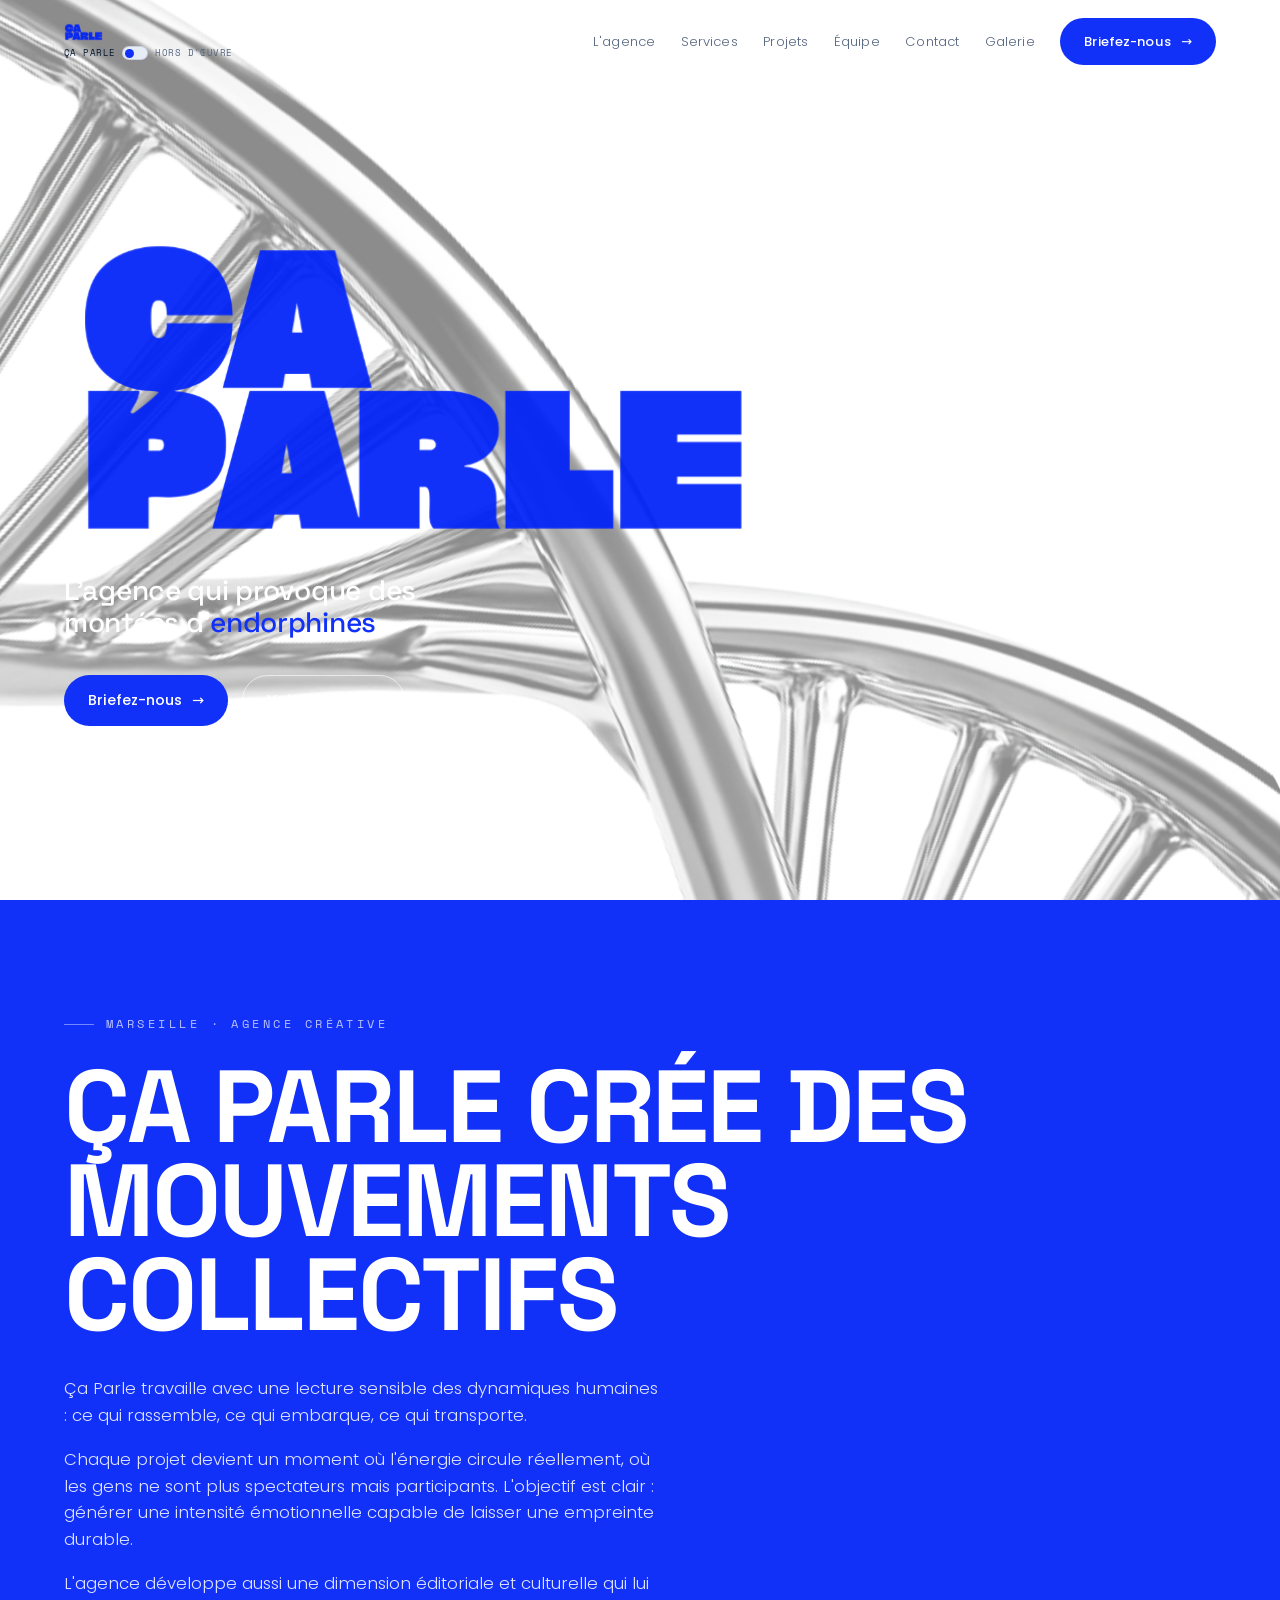
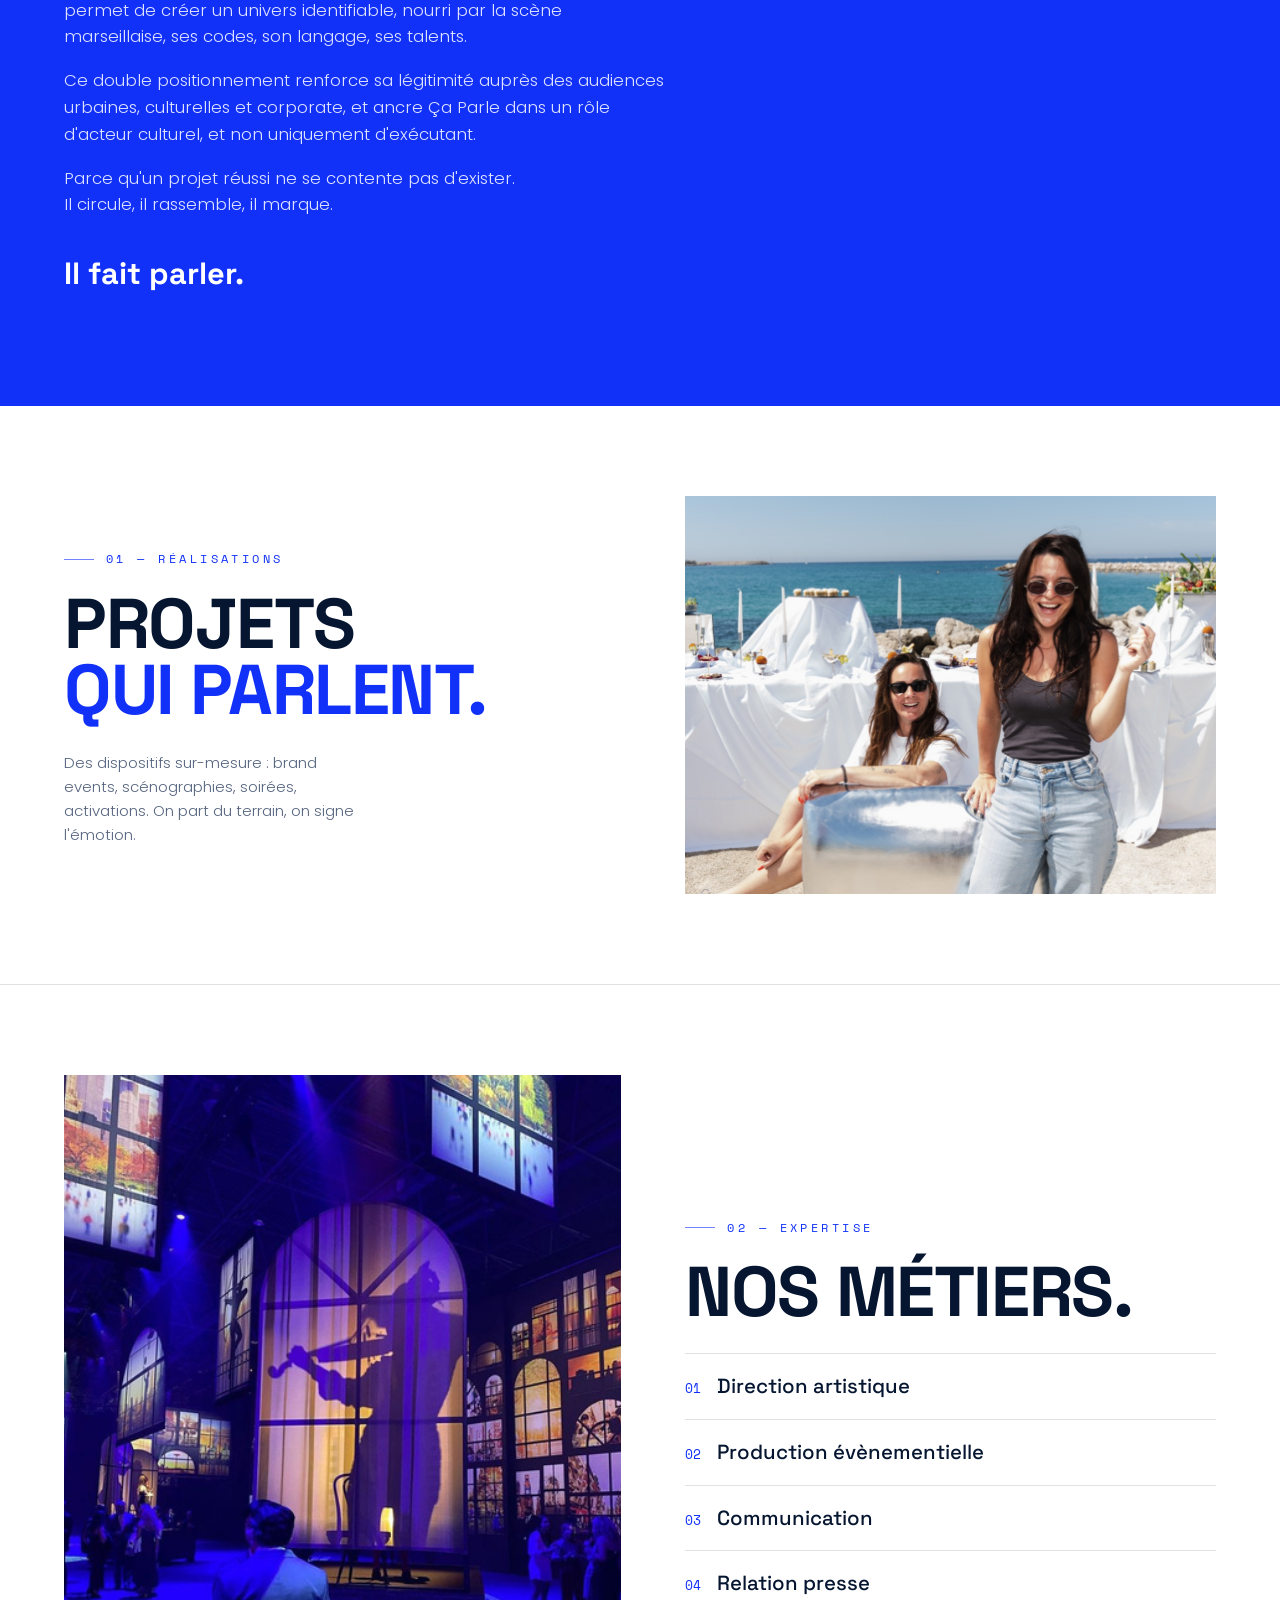
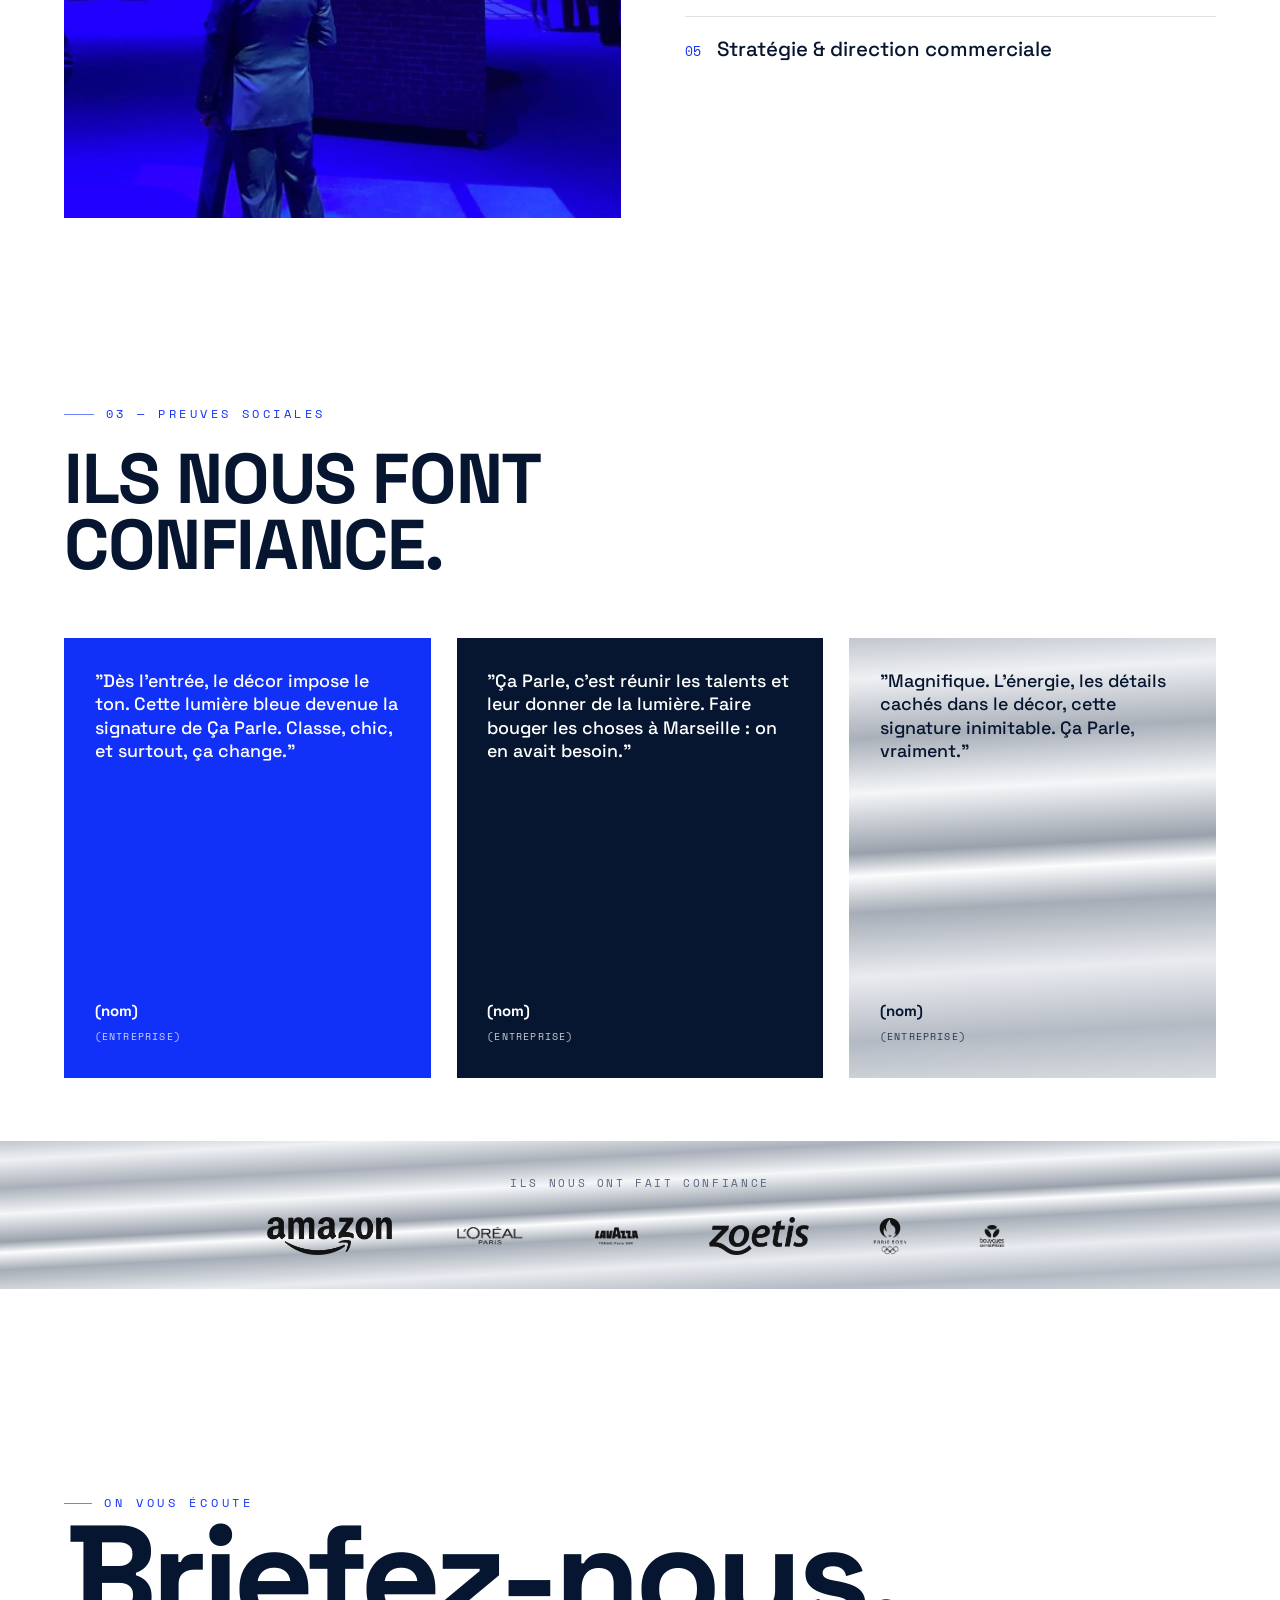
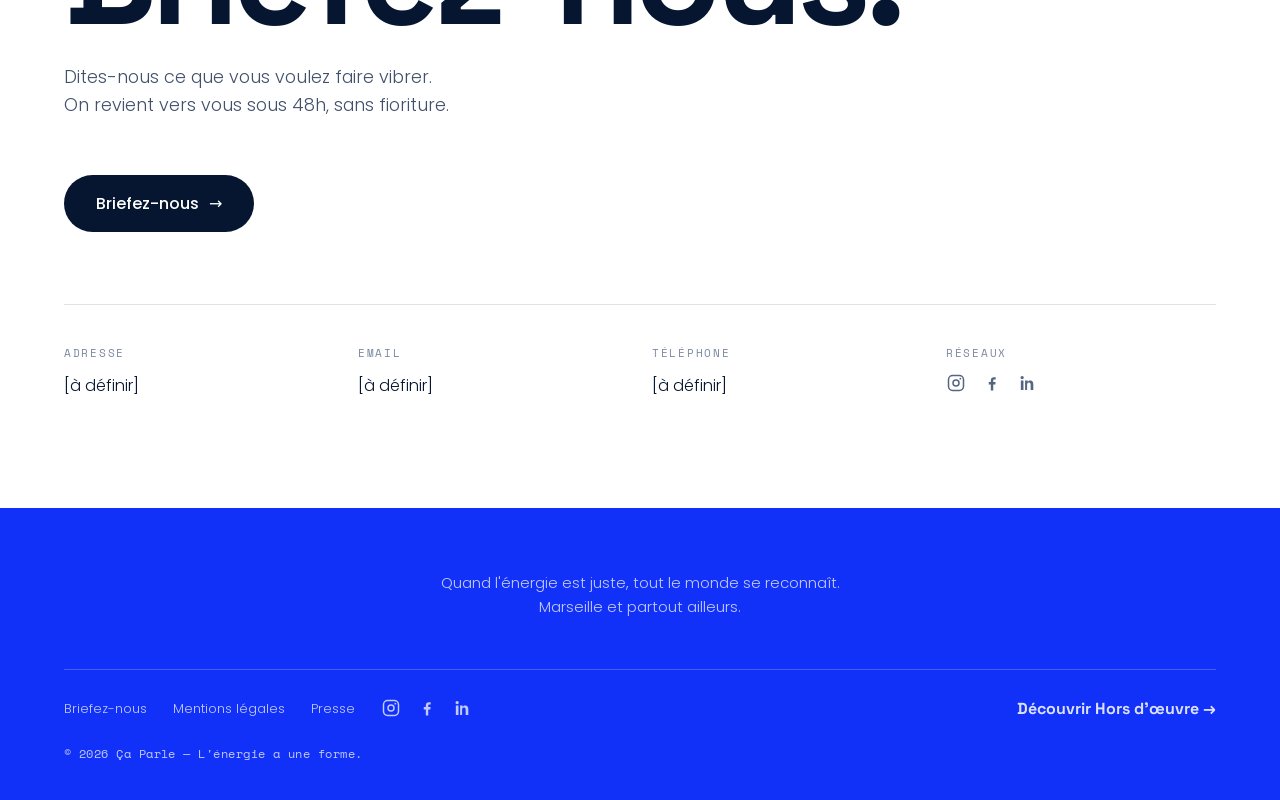
==== commit 6f82c675: "Aperçu: texte complet de la présentation Ça Parle (fond bleu)" ====
--- a/apercu-caparle.html
+++ b/apercu-caparle.html
@@ -15,6 +15,7 @@
 .dk-intro .dk-eyebrow{color:rgba(255,255,255,.7)}
 .dk-intro .dk-xl{margin:26px 0 34px;max-width:18ch}
 .dk-intro p{max-width:60ch;font-size:clamp(1rem,1.3vw,1.35rem);color:rgba(255,255,255,.86);line-height:1.6}
+.dk-intro p+p{margin-top:1.05em}
 .dk-intro .dk-end{margin-top:30px;font-family:var(--font-display);font-weight:700;font-size:clamp(1.3rem,2.4vw,2.2rem)}
 .dk-teaser,.dk-metiers{padding:clamp(70px,10vh,150px) 0}
 .dk-teaser{border-bottom:1px solid var(--line)}
@@ -91,7 +92,11 @@
 <section class="dk-intro"><div class="wrap">
   <span class="dk-eyebrow">Marseille · Agence créative</span>
   <h1 class="dk-xl">Ça Parle crée des mouvements collectifs</h1>
-  <p>À la croisée de l'événementiel, de la culture, de l'image et de la stratégie, l'agence imagine des moments capables de rassembler, d'émouvoir et de laisser une empreinte durable. On ne cherche pas seulement à faire voir une marque. On cherche à la faire ressentir.</p>
+  <p>Ça Parle travaille avec une lecture sensible des dynamiques humaines : ce qui rassemble, ce qui embarque, ce qui transporte.</p>
+  <p>Chaque projet devient un moment où l'énergie circule réellement, où les gens ne sont plus spectateurs mais participants. L'objectif est clair : générer une intensité émotionnelle capable de laisser une empreinte durable.</p>
+  <p>L'agence développe aussi une dimension éditoriale et culturelle qui lui permet de créer un univers identifiable, nourri par la scène marseillaise, ses codes, son langage, ses talents.</p>
+  <p>Ce double positionnement renforce sa légitimité auprès des audiences urbaines, culturelles et corporate, et ancre Ça Parle dans un rôle d'acteur culturel, et non uniquement d'exécutant.</p>
+  <p>Parce qu'un projet réussi ne se contente pas d'exister.<br>Il circule, il rassemble, il marque.</p>
   <div class="dk-end">Il fait parler.</div>
 </div></section>
 
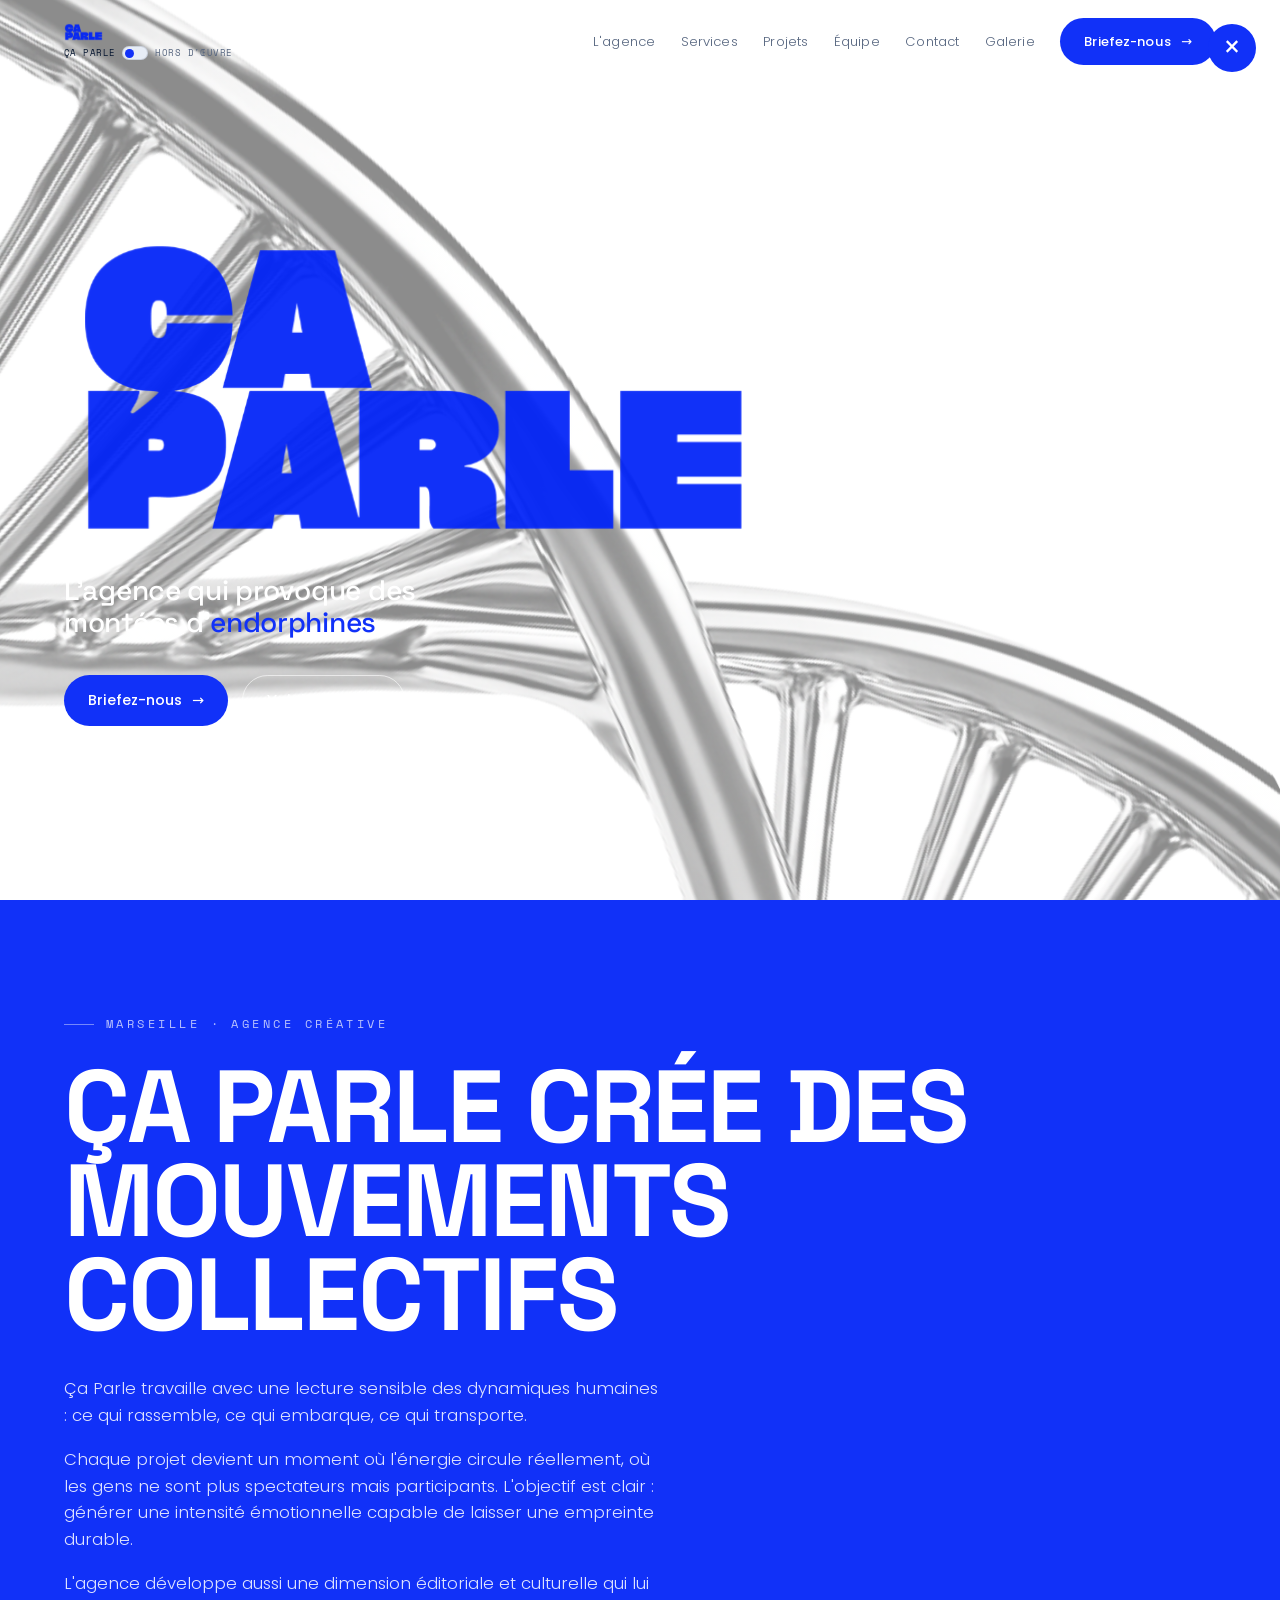
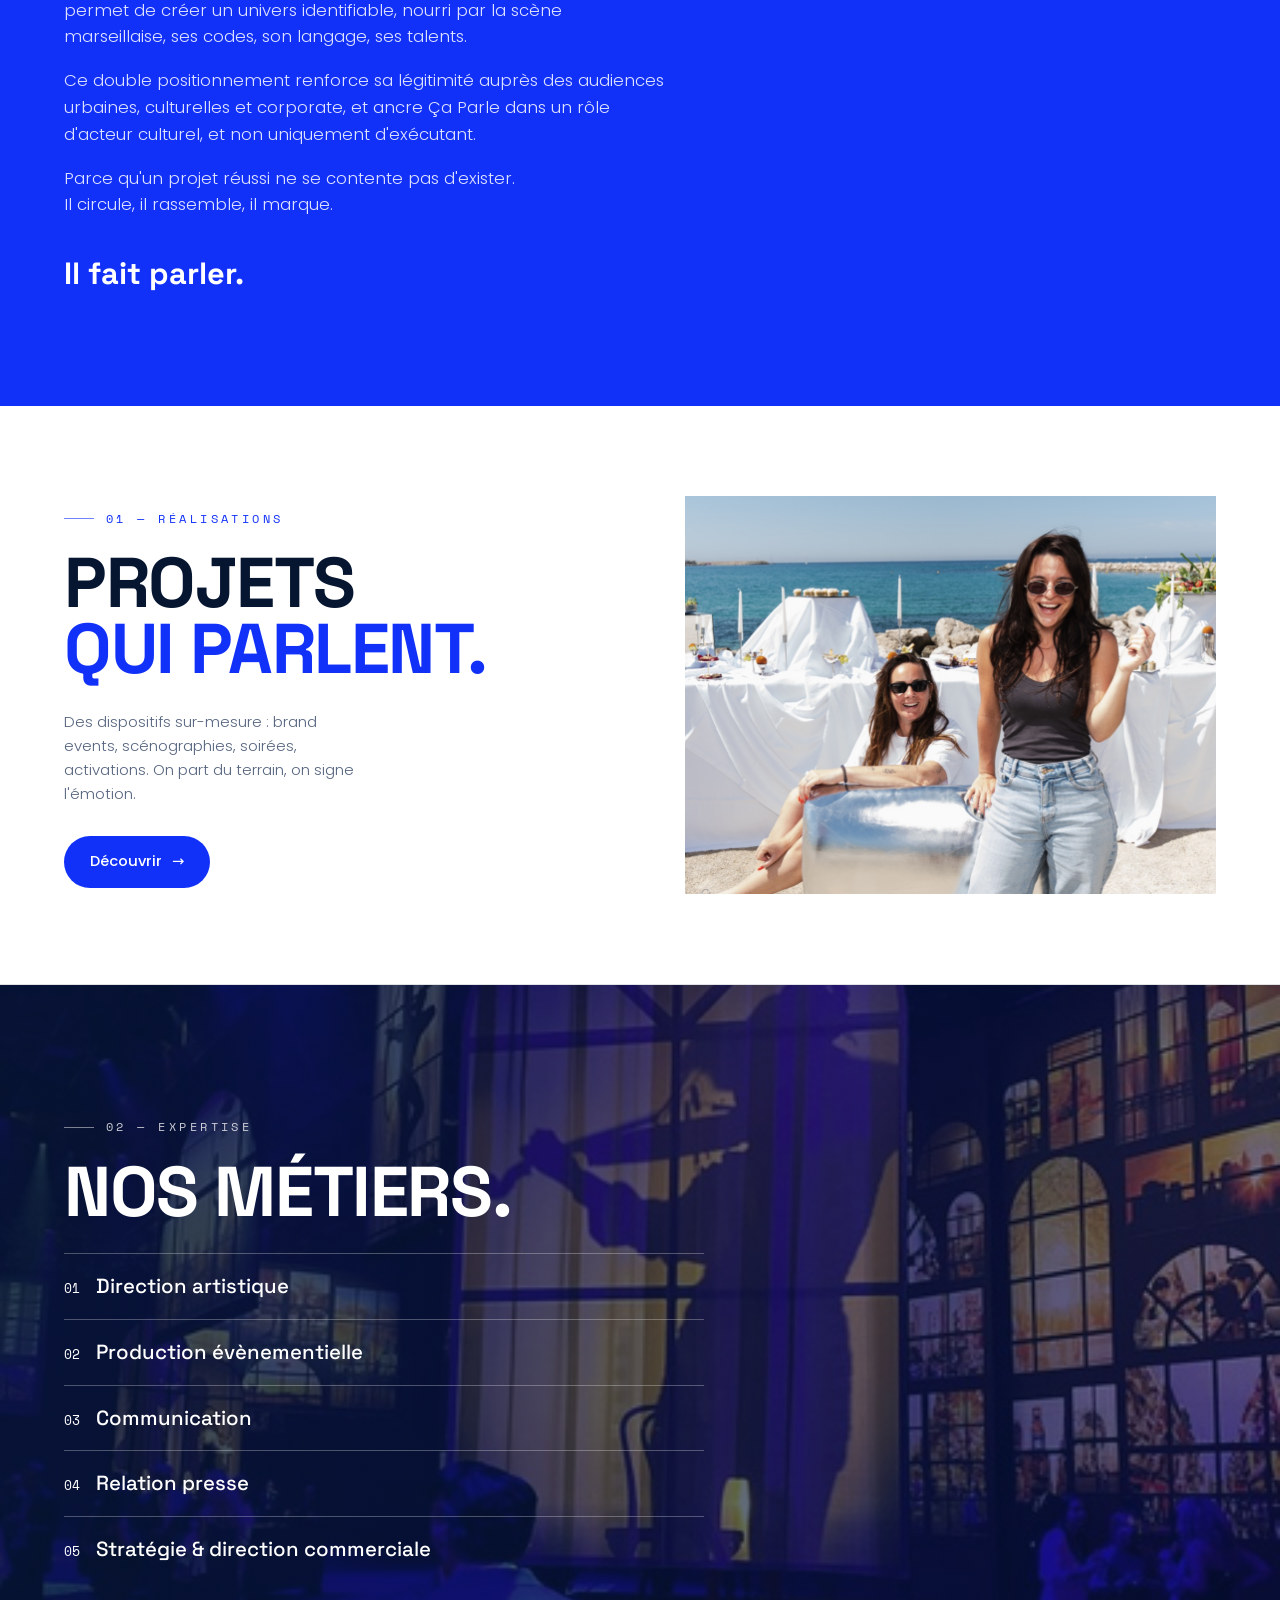
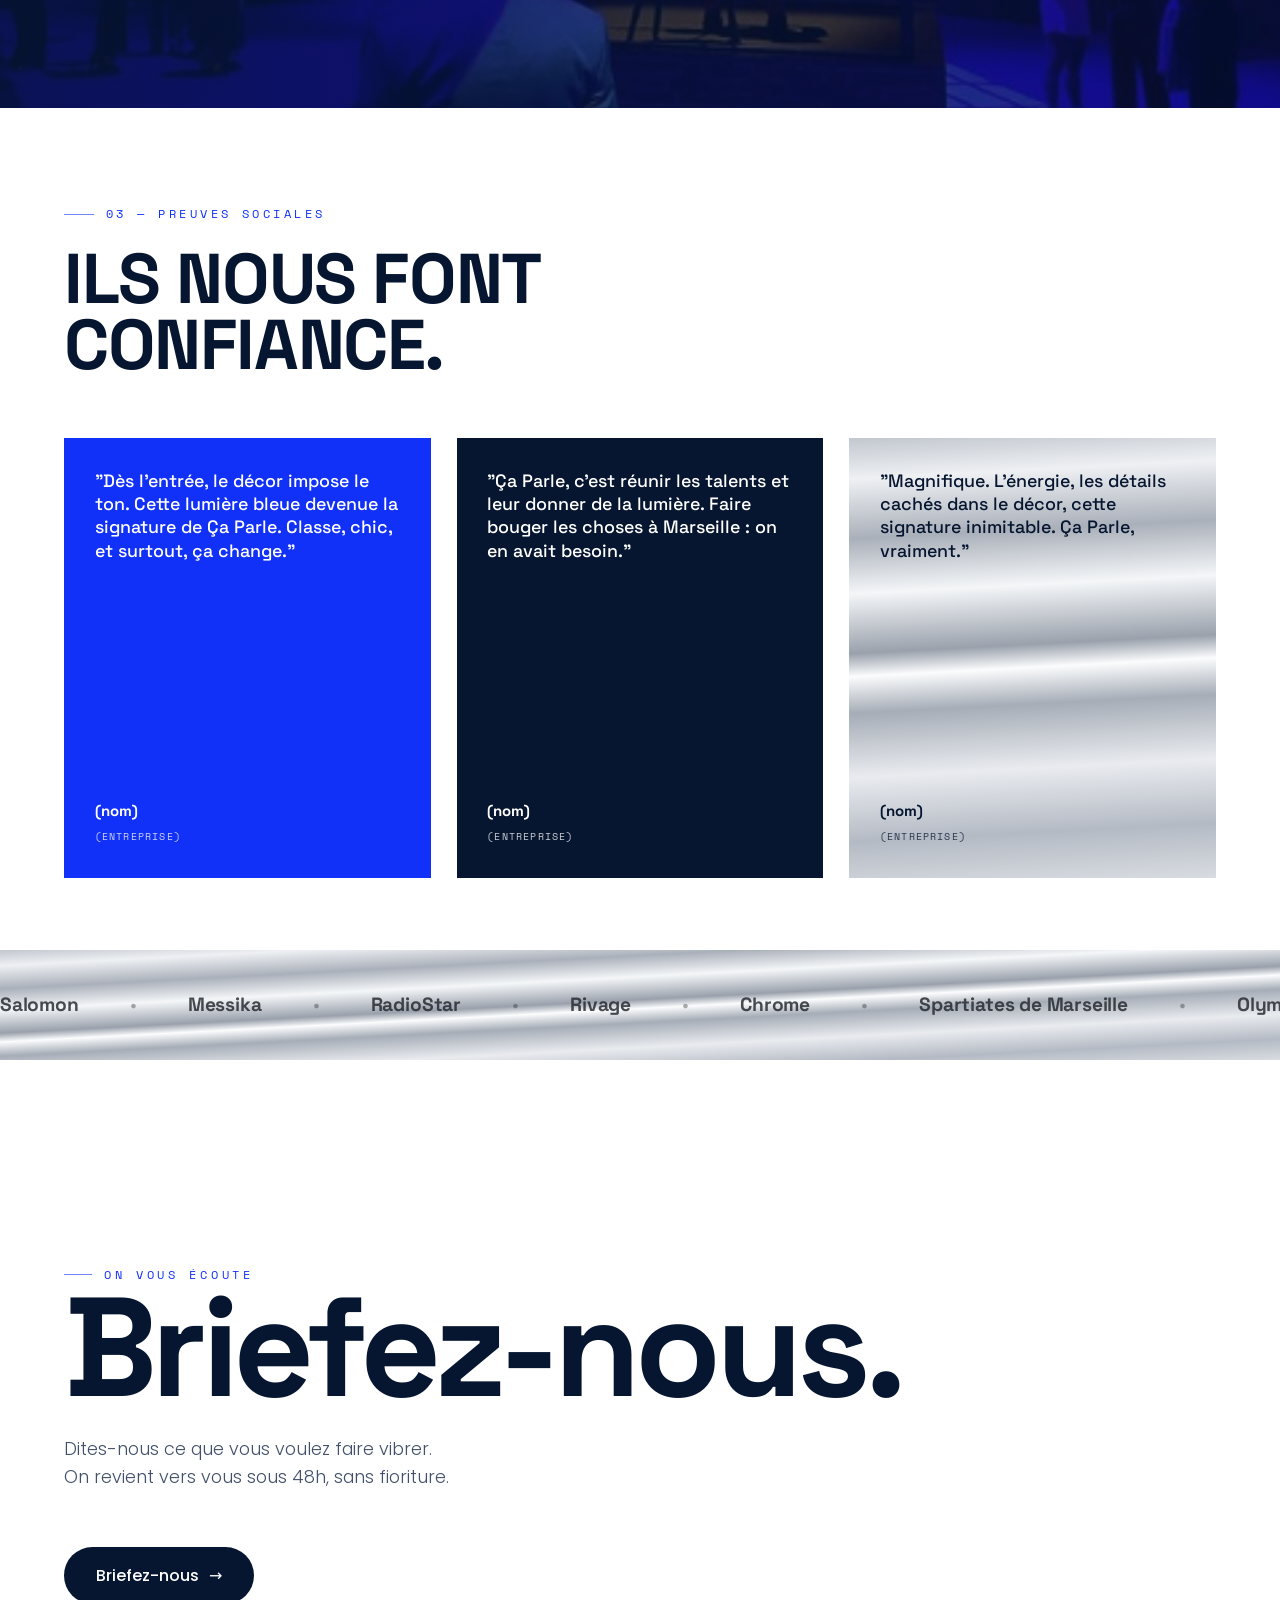
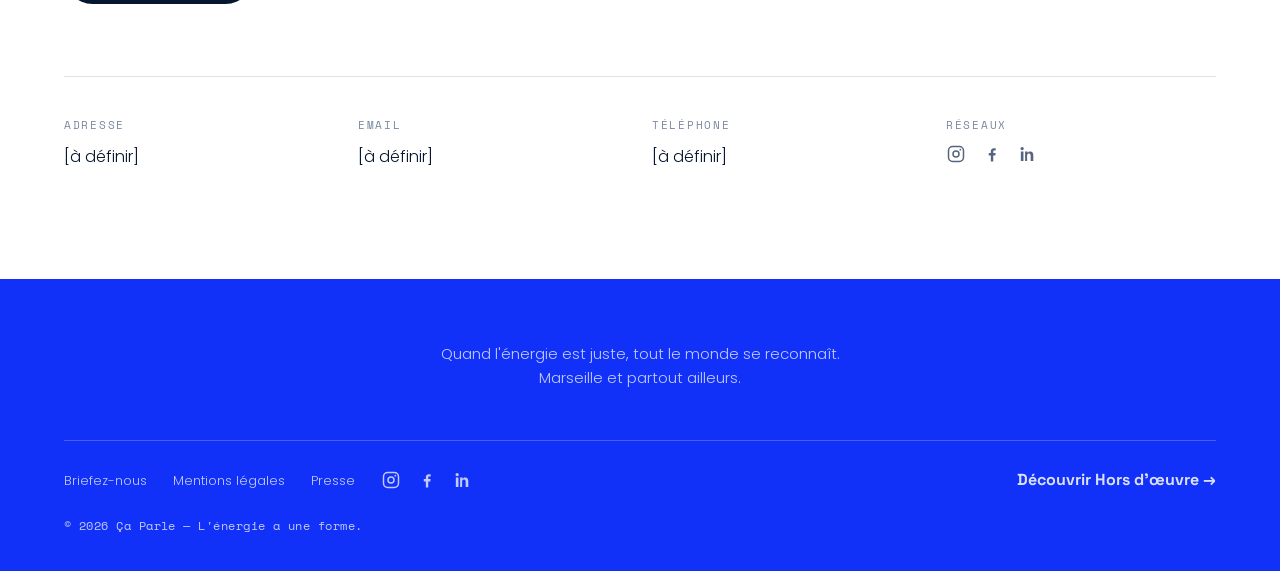
==== commit 4bc3b77e: "Aperçu: Expertise en image plein fond (sans photo gauche), bouton Découvrir -> fenêtre Projets (3 pr" ====
--- a/apercu-caparle.html
+++ b/apercu-caparle.html
@@ -45,6 +45,20 @@
 .dk-logorow{display:flex;justify-content:center;align-items:center;gap:clamp(34px,5vw,70px);flex-wrap:wrap}
 .dk-logorow img{height:38px;width:auto;opacity:.9}
 @media(max-width:820px){.dk-row{grid-template-columns:1fr}.dk-cards{grid-template-columns:1fr}}
+
+/* Bouton Découvrir */
+.dk-btn{display:inline-flex;align-items:center;gap:10px;margin-top:30px;background:var(--c-primary);color:#fff;font-weight:500;font-size:.92rem;padding:14px 26px;border-radius:100px;transition:transform .3s,box-shadow .3s}
+.dk-btn:hover{transform:translateY(-2px);box-shadow:0 14px 36px -12px var(--lm-tint)}
+/* Expertise : image plein fond */
+.dk-metiers{position:relative;padding:clamp(90px,14vh,180px) 0;color:#fff;overflow:hidden}
+.dk-metiers::before{content:"";position:absolute;inset:0;background:url("assets/expertise-bg.jpg") center/cover no-repeat;z-index:0}
+.dk-metiers::after{content:"";position:absolute;inset:0;background:linear-gradient(90deg,rgba(6,22,48,.82),rgba(6,22,48,.5));z-index:1}
+.dk-metiers>.wrap{position:relative;z-index:2}
+.dk-metiers .dk-mcontent{max-width:640px}
+.dk-metiers .dk-eyebrow{color:rgba(255,255,255,.78)}
+.dk-metiers h2{color:#fff}
+.dk-metiers .dk-mlist li{border-top-color:rgba(255,255,255,.28);color:#fff}
+.dk-metiers .dk-mlist li span{color:#fff}
 </style>
 </head>
 <body>
@@ -105,13 +119,13 @@
     <span class="dk-eyebrow">01 — Réalisations</span>
     <h2 class="dk-lg">Projets<br><span class="dk-blue">qui parlent.</span></h2>
     <p class="dk-sub">Des dispositifs sur-mesure : brand events, scénographies, soirées, activations. On part du terrain, on signe l'émotion.</p>
+    <a href="#projets" class="dk-btn">Découvrir <span>&rarr;</span></a>
   </div>
   <div class="dk-shot r43"><img src="assets/projet-plage.jpg" alt="Projet"></div>
 </div></div></section>
 
-<section class="dk-metiers"><div class="wrap"><div class="dk-row">
-  <div class="dk-shot r34"><img src="assets/service-1.jpg" alt="Nos métiers"></div>
-  <div>
+<section class="dk-metiers"><div class="wrap">
+  <div class="dk-mcontent">
     <span class="dk-eyebrow">02 — Expertise</span>
     <h2 class="dk-lg">Nos métiers.</h2>
     <ul class="dk-mlist">
@@ -122,7 +136,7 @@
       <li><span>05</span>Stratégie &amp; direction commerciale</li>
     </ul>
   </div>
-</div></div></section>
+</div></section>
 
 <section class="dk-refs"><div class="wrap">
   <span class="dk-eyebrow">03 — Preuves sociales</span>
@@ -133,11 +147,10 @@
     <div class="dk-card b3"><div class="q">"Magnifique. L'énergie, les détails cachés dans le décor, cette signature inimitable. Ça Parle, vraiment."</div><div class="who"><b>(nom)</b><small>(entreprise)</small></div></div>
   </div>
 </div>
-<div class="dk-logos">
-  <div class="dk-lbl">Ils nous ont fait confiance</div>
-  <div class="dk-logorow">
-    <img src="assets/client-amazon.png" alt="Amazon"><img src="assets/client-loreal.png" alt="L'Oréal"><img src="assets/client-lavazza.png" alt="Lavazza"><img src="assets/client-zoetis.png" alt="Zoetis"><img src="assets/client-paris2024.png" alt="Paris 2024"><img src="assets/client-bouygues.png" alt="Bouygues">
-  </div>
+<div class="clients">
+  <div class="logos"><div class="track" data-dup>
+    <span class="logo">Salomon</span><span class="logo">Messika</span><span class="logo">RadioStar</span><span class="logo">Rivage</span><span class="logo">Chrome</span><span class="logo">Spartiates de Marseille</span><span class="logo">Olympique de Marseille</span><span class="logo"><img src="assets/client-zoetis.png" alt="Zoetis"></span><span class="logo"><img src="assets/client-amazon.png" alt="Amazon"></span><span class="logo"><img src="assets/client-alten.png" alt="Alten"></span><span class="logo"><img src="assets/client-hopscotch.png" alt="Hopscotch"></span><span class="logo"><img src="assets/client-hills.png" alt="Hill's"></span><span class="logo"><img src="assets/client-plusbellelavie.png" alt="Plus belle la vie"></span><span class="logo"><img src="assets/client-bouygues.png" alt="Bouygues Entreprises"></span><span class="logo"><img src="assets/client-paris2024.png" alt="Paris 2024"></span><span class="logo"><img src="assets/client-ohyes.png" alt="Oh Yes!"></span><span class="logo"><img src="assets/client-loreal.png" alt="L'Oréal Paris"></span><span class="logo"><img src="assets/client-ltk.png" alt="LTK"></span><span class="logo"><img src="assets/client-lavazza.png" alt="Lavazza"></span>
+  </div></div>
 </div>
 </section>
 
@@ -179,5 +192,100 @@
     <div class="credits">© 2026 Ça Parle — L'énergie a une forme.</div>
   </div>
 </footer>
+
+<!-- source projets (cachée) + modales pour la fenêtre Projets -->
+<section class="section alt" id="projets" style="display:none">
+  <div class="wrap">
+    <div class="sec-head reveal">
+      <h2 class="blue" data-k="projTitle">Projets<br>qui parlent.</h2>
+      <p data-k="projIntro">Des dispositifs sur-mesure : brand events, scénographies, soirées, activations. On part du terrain, on signe l'émotion.</p>
+    </div>
+
+    <div class="proj-grid" data-k="projGrid">
+      <!-- FEATURED : Nike Total 90 -->
+      <article class="proj feat reveal" data-hover data-modal-gallery="assets/event-cp-1.jpg|assets/event-cp-2.jpg|assets/event-cp-3.jpg|assets/event-cp-4.jpg|assets/event-cp-5.jpg|assets/event-cp-6.jpg|assets/event-cp-7.jpg|assets/event-cp-8.jpg|assets/event-cp-9.jpg|assets/event-cp-10.jpg" data-modal-bg="assets/projet-lancement.jpg" data-modal-title="Le soir où ça a commencé à parler" data-modal-text="Il y a des lancements qu’on annonce. Et il y a ceux qu’on fait ressentir. Au Domaine de Canaille, à Cassis, face aux Calanques, sous le cap Canaille, le groupe Ça Parle a choisi la seconde option. || Ça Parle, c’est l’agence qui provoque des montées d’endorphines. Celle qui transforme une énergie réelle en moments collectifs, en images, en expériences qui laissent une trace. Une marque ancrée dans la scène marseillaise, sa culture, ses codes, ses talents, et décidée à faire bouger les lignes, sans bruit inutile. || Hors d’Œuvre, c’est son food studio. Pas un traiteur qui a du goût : un studio qui, par ailleurs, cuisine. Ici, la table devient un médium, au même titre que la lumière ou la scénographie. Chaque plat est une intention, chaque buffet une composition. Sous la direction du chef Adrien Bacqueville, une cuisine instinctive, précise, contemporaine, pensée pour le moment qu’elle accompagne. || Pour cette première, tout était réuni : un lieu d’exception, un banquet signature, la lumière qui fait notre empreinte, et surtout les talents qui font vibrer la région. Le temps d’une soirée, les invités n’étaient plus spectateurs. Ils étaient dedans. || Ça parle quand une énergie circule vraiment. Ce soir-là, à Cassis, elle a circulé. Et ce n’est que le début.">
+        <div class="media"><div class="ph"><img src="assets/projet-lancement.jpg" alt="Soirée de lancement" style="object-position:center 42%"></div></div>
+        <div class="scrim"></div>
+        <div class="meta">
+          <span class="tag">Soirée de lancement</span>
+          <h3>Lancement<br>Ça Parle × Hors d'Œuvre</h3>
+          <div class="loc">Cassis — soirée de lancement des deux marques.</div>
+        </div>
+      </article>
+
+      <article class="proj c7 reveal" data-hover data-modal-gallery="assets/plage-cp-1.jpg|assets/plage-cp-2.jpg|assets/plage-cp-3.jpg|assets/plage-cp-4.jpg|assets/plage-cp-5.jpg|assets/plage-cp-6.jpg|assets/plage-cp-7.jpg|assets/plage-cp-8.jpg|assets/plage-cp-9.jpg|assets/plage-cp-10.jpg" data-modal-bg="assets/projet-plage.jpg" data-modal-title="Une table sur le sable. Et soudain, ça parle." data-modal-text="On aurait pu poser une table dans une salle. On l’a posée sur la plage du Prado, face à la mer, là où Marseille respire. || Parce qu’un événement ne se décore pas, il se ressent. Ici, le décor, c’était la ville : la lumière qui tombe sur l’eau, l’horizon, le bruit du large. Notre travail a été de composer avec, volumes, matières, reflets, temporalité, pour faire de cette table une scénographie qui dialogue avec le lieu plutôt que de lutter contre lui. || Le chrome qui capte le couchant, les courbes liquid-metal, cette tension entre le brut du sable et le soin du dressage : tout est pensé pour créer une image dont on se souvient. Pas un cadre figé. Un moment. || Et c’est là que ça opère. Les gens s’arrêtent, regardent, s’installent. Ils ne sont plus spectateurs d’un événement, ils en font partie. L’énergie circule, le collectif prend forme, et la trace reste bien après que la marée a tout effacé. || Ça parle quand une ville devient le décor. Le Prado, le temps d’une journée, nous a donné raison.">
+        <div class="media"><div class="ph"><img src="assets/projet-plage.jpg" alt="Scénographie de plage" style="object-position:center 28%"></div></div>
+        <div class="scrim"></div>
+        <div class="meta">
+          <span class="tag">Scénographie</span>
+          <h3>Scénographie de plage</h3>
+          <div class="loc">Marseille — sur la plage.</div>
+        </div>
+      </article>
+
+      <article class="proj c5 reveal" data-hover data-modal-gallery="assets/laverie-cp-1.jpg|assets/laverie-cp-2.jpg|assets/laverie-cp-3.jpg|assets/laverie-cp-4.jpg|assets/laverie-cp-5.jpg|assets/laverie-cp-6.jpg|assets/laverie-cp-7.jpg|assets/laverie-cp-8.jpg|assets/laverie-cp-9.jpg|assets/laverie-cp-10.jpg" data-modal-bg="assets/projet-laverie.jpg" data-modal-bg-pos="center 28%" data-modal-title="Une laverie reste une laverie." data-modal-text="Une laverie. Le dernier endroit où on attend un shooting. C’est exactement pour ça. || Pas un studio, pas un décor léché. Une laverie. Néons, carrelage, machines qui tournent, le décor le plus banal du monde. Et c’est précisément là qu’on voulait être. || Parce que Ça Parle part toujours du réel. De la vie, des gens, des lieux qu’on traverse sans les regarder. Notre pari : prendre cet endroit que tout le monde connaît et le transformer en image dont personne ne détache les yeux. || Le chrome des machines qui renvoie la lumière, les reflets, le mouvement circulaire des hublots, tout résonne avec notre univers liquid-metal. On a joué le contraste : le brut du lieu contre le soin de la mise en scène, l’ordinaire contre le désirable. Cette tension, c’est notre signature. || Le résultat, c’est une série qui arrête le scroll. Des images qui donnent le FOMO, qui font se demander « c’est où, ça ? », qui se partagent par réflexe. Le genre de contenu qui installe un territoire avant même qu’on lise le nom. || Ça parle quand un lieu banal devient inoubliable. Une laverie, une lumière, un point de vue, il n’en fallait pas plus.">
+        <div class="media"><div class="ph"><img src="assets/projet-laverie.jpg" alt="Séance éditoriale" style="object-position:center 30%"></div></div>
+        <div class="scrim"></div>
+        <div class="meta">
+          <span class="tag">Éditorial</span>
+          <h3>Séance éditoriale</h3>
+          <div class="loc">Dans une laverie automatique.</div>
+        </div>
+      </article>
+    </div>
+
+    <!-- CLIENTS -->
+    <div class="clients reveal">
+      <div class="lbl">Ils nous ont fait confiance</div>
+      <div class="logos">
+        <div class="track" data-dup>
+          <span class="logo">Salomon</span>
+          <span class="logo">Messika</span>
+          <span class="logo">RadioStar</span>
+          <span class="logo">Rivage</span>
+          <span class="logo">Chrome</span>
+          <span class="logo">Spartiates de Marseille</span>
+          <span class="logo">Olympique de Marseille</span>
+          <span class="logo"><img src="assets/client-zoetis.png" alt="Zoetis"></span>
+          <span class="logo"><img src="assets/client-amazon.png" alt="Amazon"></span>
+          <span class="logo"><img src="assets/client-alten.png" alt="Alten"></span>
+          <span class="logo"><img src="assets/client-hopscotch.png" alt="Hopscotch"></span>
+          <span class="logo"><img src="assets/client-hills.png" alt="Hill's"></span>
+          <span class="logo"><img src="assets/client-plusbellelavie.png" alt="Plus belle la vie"></span>
+          <span class="logo"><img src="assets/client-bouygues.png" alt="Bouygues Entreprises"></span>
+          <span class="logo"><img src="assets/client-paris2024.png" alt="Paris 2024"></span>
+          <span class="logo"><img src="assets/client-ohyes.png" alt="Oh Yes!"></span>
+          <span class="logo"><img src="assets/client-loreal.png" alt="L'Oréal Paris"></span>
+          <span class="logo"><img src="assets/client-ltk.png" alt="LTK"></span>
+          <span class="logo"><img src="assets/client-lavazza.png" alt="Lavazza"></span>
+        </div>
+      </div>
+    </div>
+  </div>
+</section>
+<div class="proj-modal" id="projets-modal" aria-hidden="true" role="dialog" aria-modal="true" aria-label="Projets">
+  <button class="proj-close" aria-label="Fermer les projets">&times;</button>
+  <div class="proj-modal-inner">
+    <div class="proj-modal-body"></div>
+  </div>
+</div>
+<div class="project-modal" id="project-modal" aria-hidden="true" role="dialog" aria-modal="true" aria-labelledby="pm-title">
+  <button class="project-close" type="button" aria-label="Fermer">×</button>
+  <div class="project-modal-inner">
+    <div class="pm-tag" id="pm-tag"></div>
+    <h2 class="pm-title" id="pm-title"></h2>
+    <div class="pm-text" id="pm-text"></div>
+    <p class="pm-placeholder" id="pm-placeholder">Contenu à venir.</p>
+    <div class="pm-gallery">
+      <div class="pm-cell"></div><div class="pm-cell"></div><div class="pm-cell"></div><div class="pm-cell"></div><div class="pm-cell"></div>
+      <div class="pm-cell"></div><div class="pm-cell"></div><div class="pm-cell"></div><div class="pm-cell"></div><div class="pm-cell"></div>
+    </div>
+  </div>
+</div>
+
+  <button class="lightbox-close" type="button" aria-label="Fermer">×</button>
+  <img class="lightbox-img" id="lightbox-img" src="" alt="" />
+</div>
+
 <script src="assets/app.js"></script>
 </body></html>
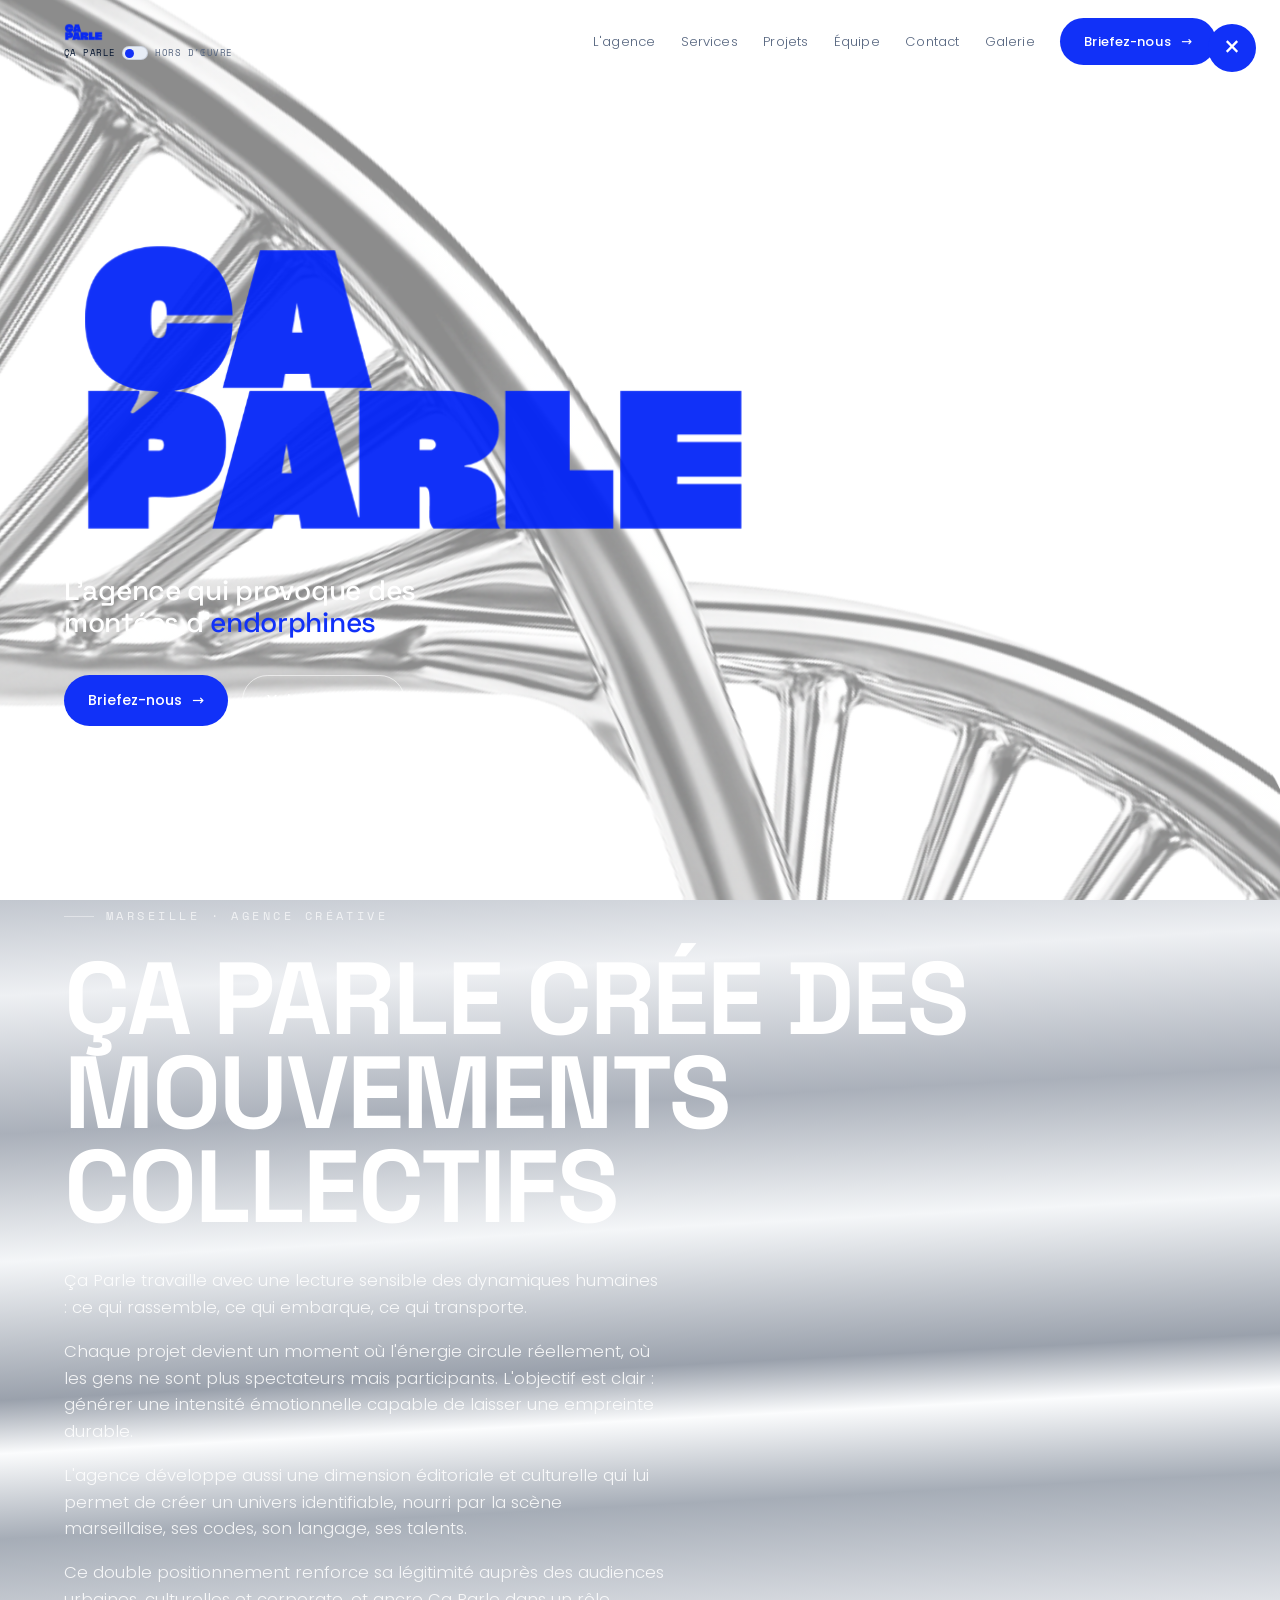
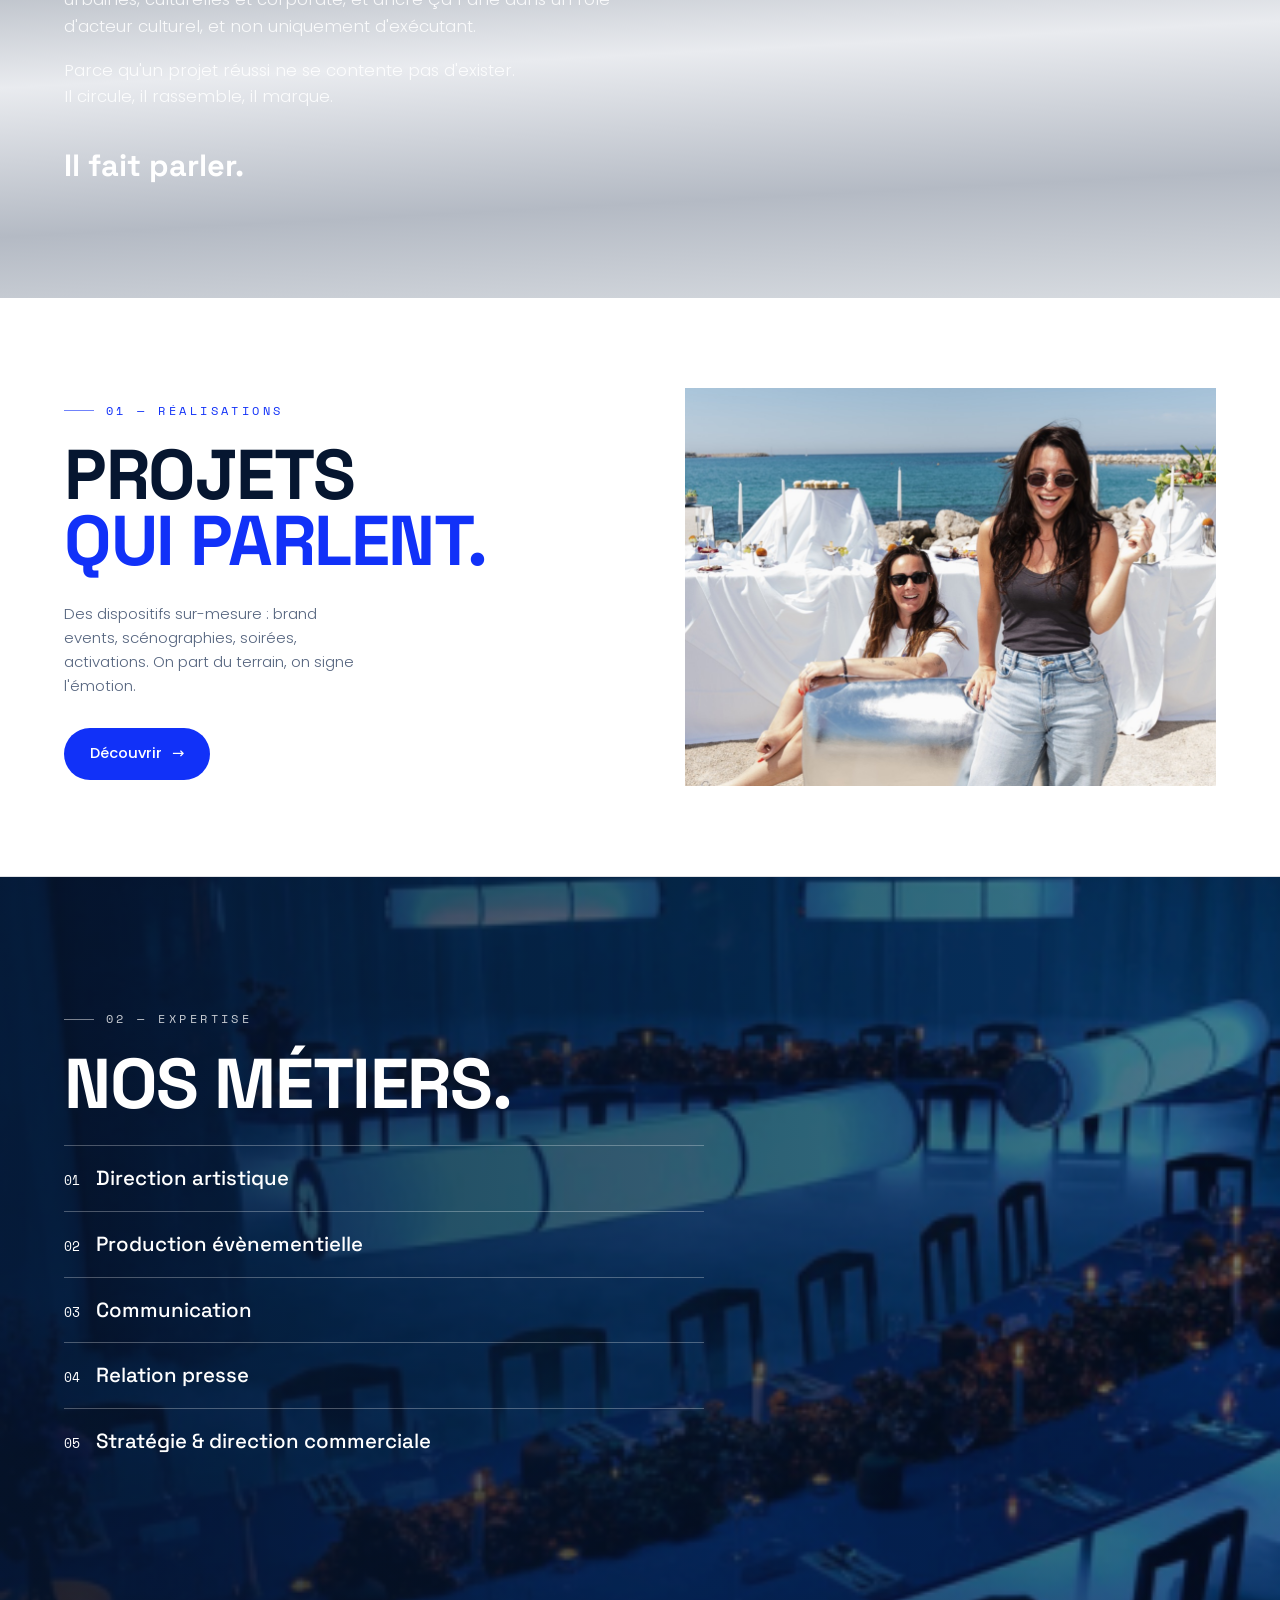
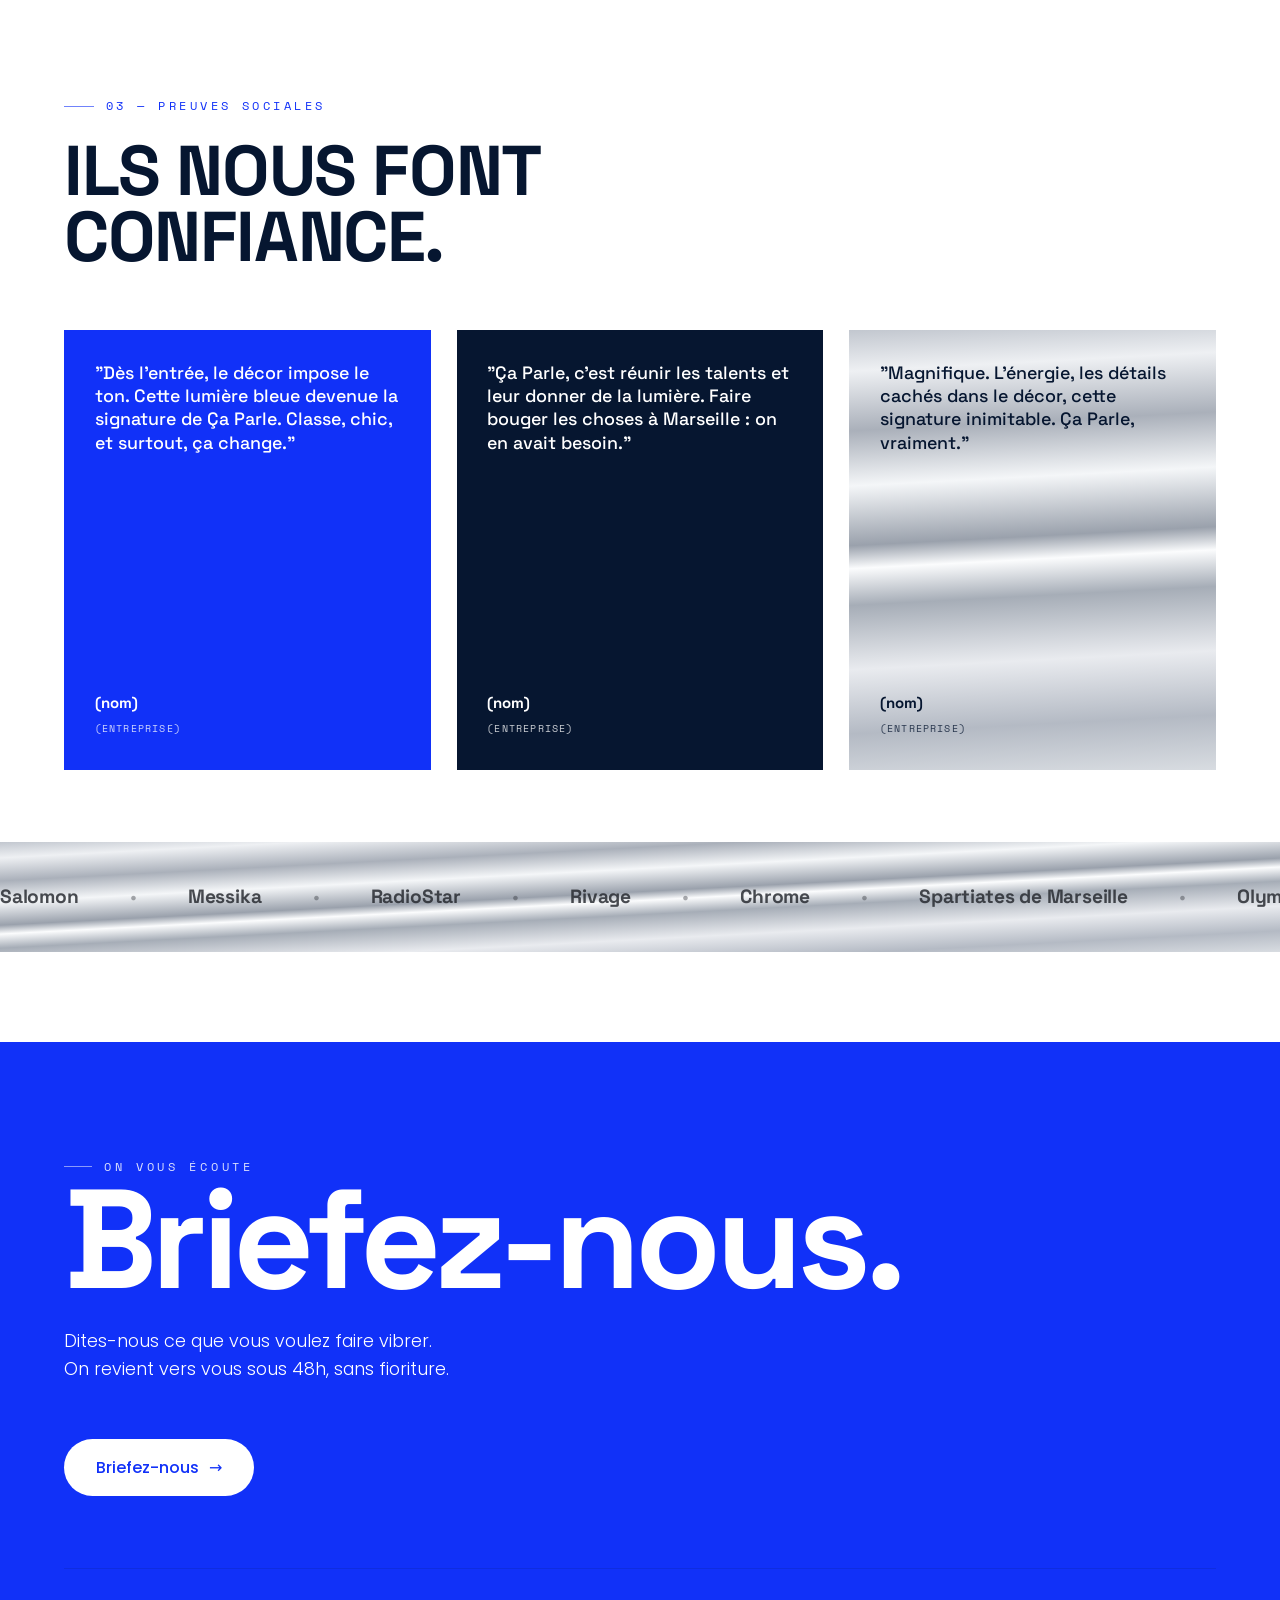
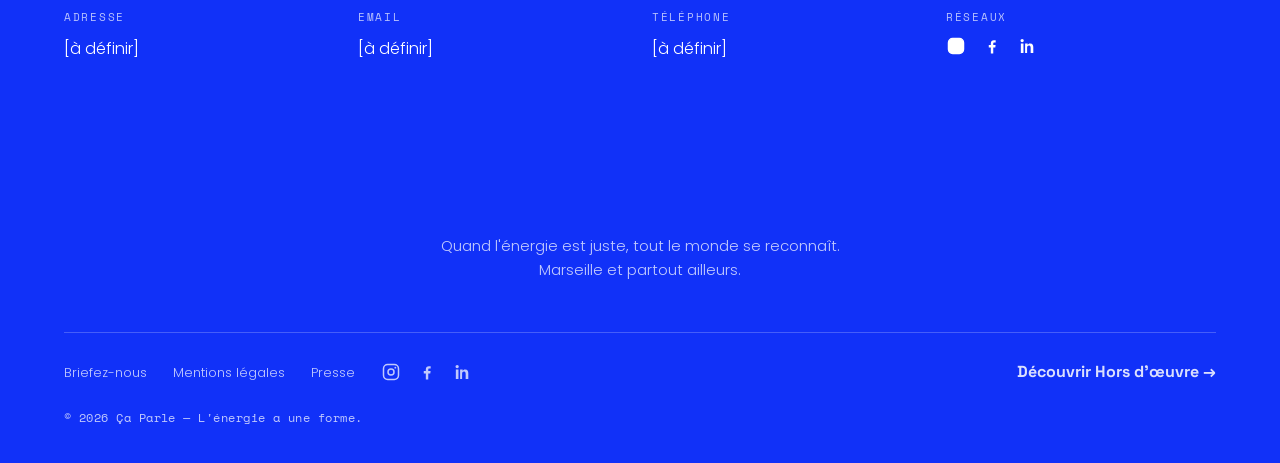
==== commit 92705859: "Aperçu: fenêtres Équipe/Services/Brief/Membre fonctionnelles, correctif croix fantôme, section conta" ====
--- a/apercu-caparle.html
+++ b/apercu-caparle.html
@@ -59,6 +59,18 @@
 .dk-metiers h2{color:#fff}
 .dk-metiers .dk-mlist li{border-top-color:rgba(255,255,255,.28);color:#fff}
 .dk-metiers .dk-mlist li span{color:#fff}
+
+/* Correctif : aucune fenêtre/croix visible tant qu'elle n'est pas ouverte */
+.lightbox:not(.open),.project-modal:not(.open),.member-modal:not(.open),.brief-modal:not(.open),.team-modal:not(.open),.svc-modal:not(.open),.proj-modal:not(.open){display:none !important}
+/* Section contact en bleu (comme le bas du site) */
+#contact{background:var(--c-primary)}
+#contact .eyebrow{color:rgba(255,255,255,.85)}
+#contact h2,#contact .intro,#contact .coords p,#contact .coords a{color:#fff}
+#contact .coords .k{color:rgba(255,255,255,.7)}
+#contact .btn{background:#fff;color:var(--c-primary)}
+#contact .btn .arrow{color:var(--c-primary)}
+#contact .coords .social{color:#fff}
+#contact .coords .social svg{fill:#fff}
 </style>
 </head>
 <body>
@@ -103,7 +115,7 @@
 </header>
 
 <!-- ===================== NOUVELLES SECTIONS (style Dedikazio, Ça Parle) ===================== -->
-<section class="dk-intro"><div class="wrap">
+<section class="dk-intro" id="agence"><div class="wrap">
   <span class="dk-eyebrow">Marseille · Agence créative</span>
   <h1 class="dk-xl">Ça Parle crée des mouvements collectifs</h1>
   <p>Ça Parle travaille avec une lecture sensible des dynamiques humaines : ce qui rassemble, ce qui embarque, ce qui transporte.</p>
@@ -287,5 +299,222 @@
   <img class="lightbox-img" id="lightbox-img" src="" alt="" />
 </div>
 
+
+<!-- fenêtres Équipe / Services / Brief / Membre -->
+<div class="team-modal" id="team-modal" aria-hidden="true" role="dialog" aria-modal="true" aria-labelledby="team-modal-title">
+  <button class="team-close" aria-label="Fermer l'équipe">&times;</button>
+  <div class="team-modal-inner">
+  <div class="wrap">
+    <div class="sec-head reveal">
+      <h2 id="team-modal-title">L'équipe.</h2>
+      <p data-k="teamIntro">Ça Parle, on l’a retourné dans tous les sens. Et l’équipe, encore plus.<br>On n’a pas choisi des postes. On a choisi des gens capables de comprendre les personnes, et surtout de comprendre où on allait ensemble.<br>Des talents engagés, sensibles, précis. Des gens avec qui on peut aller loin.<br><br>Ça Parle, c’est une agence qui crée des moments qui ont quelque chose à dire. Pas des shows, des instants. Pas des vitrines, des rencontres.<br>Chaque projet est une conversation, une émotion qui prend corps. Quand ça se sent, quand ça résonne, quand ça laisse une trace.<br>Pas besoin d’en faire des tonnes.<br><b>Il suffit que ça parle.</b></p>
+    </div>
+  </div>
+  <div class="team" data-stagger data-k="team">
+    <article class="member" data-hover data-modal-bg="assets/team-jeanphilippe.jpg" data-modal-bg-pos="center 30%">
+      <div class="avatar"><div class="ph"><img src="assets/team-jeanphilippe.jpg" alt="Jean-Philippe" style="object-position:center 45%"></div></div>
+      <div>
+        <div class="n">CRÉATION</div>
+        <h4>Jean-Philippe</h4>
+        <div class="role">Creative Director &amp; PR</div>
+        <p class="xp">Impulse la vision créative et orchestre les relations presse. Le cap artistique de chaque projet.</p>
+      </div>
+    </article>
+    <article class="member" data-hover data-modal-bg="assets/team-sophie.jpg">
+      <div class="avatar"><div class="ph"><img src="assets/team-sophie.jpg" alt="Sophie" style="object-position:center 47%"></div></div>
+      <div>
+        <div class="n">PRODUCTION</div>
+        <h4>Sophie</h4>
+        <div class="role">Project Manager</div>
+        <p class="xp">Pilote les projets et coordonne les équipes. Le point de contact entre les marques et le studio.</p>
+      </div>
+    </article>
+    <article class="member" data-hover data-modal-bg="assets/team-arthur.jpg">
+      <div class="avatar"><div class="ph"><img src="assets/team-arthur.jpg" alt="Arthur" style="object-position:center 50%"></div></div>
+      <div>
+        <div class="n">MARQUE</div>
+        <h4>Arthur</h4>
+        <div class="role">Brand Expert</div>
+        <p class="xp">Travaille la marque sous toutes ses coutures : positionnement, territoire, cohérence de l'expérience.</p>
+      </div>
+    </article>
+    <article class="member" data-hover data-modal-bg="assets/team-mickael.jpg">
+      <div class="avatar"><div class="ph"><img src="assets/team-mickael.jpg" alt="Mickaël" style="object-position:center 40%"></div></div>
+      <div>
+        <div class="n">PRODUCTION</div>
+        <h4>Mickaël</h4>
+        <div class="role">Head of Production</div>
+        <p class="xp">Garant de l'exécution sur le terrain. Logistique, timing, maîtrise du concret du premier au dernier moment.</p>
+      </div>
+    </article>
+    <article class="member" data-hover data-modal-bg="assets/colombine-bg.jpg" data-bio="Colombine est la force motrice de Ça Parle et de son food studio Hors d’Œuvre. Entrepreneure issue du monde de l’événementiel, elle organise depuis plus de huit ans des brand events, des scénographies et des soirées d’entreprise pour des marques comme Lavazza, Alten, Kaporal ou Hopscotch. À la direction du groupe, elle porte la vision, impulse l’énergie collective qui fait l’ADN de la maison et incarne la marque au quotidien, celle qui transforme une intention en moment, et un moment en image dont on se souvient. C’est elle qui fait en sorte que, partout où la maison passe, ça parle.">
+      <div class="avatar"><div class="ph"><img src="assets/team-colombine.jpg" alt="Colombine" style="object-position:center 34%"></div></div>
+      <div>
+        <div class="n">DIRECTION</div>
+        <h4>Colombine</h4>
+        <div class="role">Owner</div>
+        <p class="xp">Porte la vision et incarne la marque au quotidien. Celle qui fait en sorte que, partout où la maison passe, ça parle.</p>
+      </div>
+    </article>
+    <article class="member" data-hover data-modal-bg="assets/team-younes.jpg">
+      <div class="avatar"><div class="ph"><img src="assets/team-younes.jpg" alt="Younes" style="object-position:center 44%"></div></div>
+      <div>
+        <div class="n">SON</div>
+        <h4>Younes</h4>
+        <div class="role">DJ / Sound Designer</div>
+        <p class="xp">Signe l'identité sonore des événements. Le son comme énergie, comme montée, comme signature.</p>
+      </div>
+    </article>
+    <article class="member" data-hover data-modal-bg="assets/team-melissa.jpg" data-modal-bg-pos="center 20%">
+      <div class="avatar"><div class="ph"><img src="assets/team-melissa.jpg" alt="Mélissa" style="object-position:center 48%"></div></div>
+      <div>
+        <div class="n">SET DESIGN</div>
+        <h4>Mélissa</h4>
+        <div class="role">Creative Set Designer</div>
+        <p class="xp">Imagine et construit les décors. Volumes, matières, mise en scène : elle donne corps au concept.</p>
+      </div>
+    </article>
+    <article class="member" data-hover data-modal-bg="assets/team-fouad.jpg">
+      <div class="avatar"><div class="ph"><img src="assets/team-fouad.jpg" alt="Fouad" style="object-position:center 44%"></div></div>
+      <div>
+        <div class="n">CONTENU</div>
+        <h4>Fouad</h4>
+        <div class="role">Content Expert</div>
+        <p class="xp">Capte et raconte. Images, formats, récits : il transforme le moment en contenu qui circule.</p>
+      </div>
+    </article>
+    <article class="member" data-hover data-modal-bg="assets/marion-bg.jpg">
+      <div class="avatar"><div class="ph"><img src="assets/team-marion.jpg" alt="Marion" style="object-position:center 44%"></div></div>
+      <div>
+        <div class="n">GRAPHISME</div>
+        <h4>Marion</h4>
+        <div class="role">Graphic &amp; Sceno Designer</div>
+        <p class="xp">Du graphisme à la scénographie. L'écriture visuelle qui relie l'identité et l'espace.</p>
+      </div>
+    </article>
+    <article class="member" data-hover data-modal-bg="assets/arkt.png">
+      <div class="avatar"><div class="ph logo-ph"><img src="assets/arkt.png" alt="ARKT"></div></div>
+      <div>
+        <div class="n">MARQUE & COMMUNICATION</div>
+        <h4>ARKT</h4>
+        <div class="role">Partenaire marque & communication</div>
+        <p class="xp">Accompagne Ça Parle sur tout le volet marque et communication : stratégie de marque, identité, direction artistique et déploiement.</p>
+      </div>
+    </article>
+  </div>
+  </div>
+</div>
+<div class="svc-modal" id="services-modal" aria-hidden="true" role="dialog" aria-modal="true" aria-labelledby="svc-modal-title">
+  <button class="svc-close" aria-label="Fermer les services">&times;</button>
+  <div class="svc-modal-inner">
+
+    <!-- Ça Parle : Nos métiers + Notre promesse -->
+    <div class="svc-cp">
+      <div class="wrap">
+        <div class="sec-head">
+          <h2 class="blue" id="svc-modal-title">Nos métiers.</h2>
+          <p>De l'intention au moment vécu : direction artistique et production évènementielle, sur-mesure.</p>
+        </div>
+
+        <ol class="metiers">
+          <li><span class="mi-n">01</span><span class="mi-t">Direction artistique</span></li>
+          <li><span class="mi-n">02</span><span class="mi-t">Production évènementielle</span></li>
+          <li><span class="mi-n">03</span><span class="mi-t">Communication</span></li>
+          <li><span class="mi-n">04</span><span class="mi-t">Relation presse</span></li>
+          <li><span class="mi-n">05</span><span class="mi-t">Stratégie et direction commerciale</span></li>
+        </ol>
+
+        <div class="services-grid">
+          <div class="svc-cols">
+            <div class="svc-col">
+              <h3>Direction artistique</h3>
+              <ul><li>Scénographie</li><li>Brand Design</li><li>Set Design</li><li>Sound Design</li><li>Graphisme</li><li>Motion Design</li></ul>
+            </div>
+            <div class="svc-col">
+              <h3>Production évènementielle</h3>
+              <ul><li>Soirées</li><li>Brand Event</li><li>Séminaires</li><li>Teams Buildings</li><li>Conventions</li><li>Stands</li></ul>
+            </div>
+          </div>
+          <div class="svc-photos">
+            <div class="svc-ph"><img src="assets/service-1.jpg" alt="Scénographie événementielle"></div>
+            <div class="svc-ph"><img src="assets/service-2.jpg" alt="Set design"></div>
+            <div class="svc-ph"><img src="assets/service-3.jpg" alt="Production événementielle"></div>
+          </div>
+        </div>
+
+        <div class="svc-promesse">
+          <div class="pillars">
+            <div class="pillar pillar-head"><div class="n">NOTRE PROMESSE</div><h4>Créer des moments qui vous font vibrer.</h4></div>
+            <div class="pillar"><div class="n">01 / LE MATCH</div><h4>Créer le match</h4><p>Ce ne sont pas nos idées qui nous différencient, mais le fait que vous ayez envie de travailler avec nous. Pour que ça parle, il faut d'abord que ça matche.</p></div>
+            <div class="pillar"><div class="n">02 / LE LABORATOIRE</div><h4>On raconte votre histoire</h4><p>Chaque projet est une nouvelle recette à élaborer. On repart de zéro, en créant un concept sur-mesure à l'aide de nos talents, experts dans leurs domaines.</p></div>
+            <div class="pillar"><div class="n">03 / TRANSPARENCE</div><h4>Des coûts transparents</h4><p>Pas de frais cachés. Une rémunération agence fixe et des coûts transparents sur l'ensemble du projet. On s'adapte à votre budget, en vous aiguillant au mieux.</p></div>
+          </div>
+        </div>
+      </div>
+    </div>
+
+    <!-- Hors d'Œuvre : contenu à venir -->
+    <div class="svc-hdo">
+      <div class="wrap">
+        <div class="sec-head">
+          <h2 class="blue">Nos services.</h2>
+          <p>Le détail de nos prestations food studio arrive très bientôt.</p>
+        </div>
+        <p class="svc-todo">Contenu à venir.</p>
+      </div>
+    </div>
+
+  </div>
+</div>
+<div class="brief-modal" id="brief-modal" aria-hidden="true" role="dialog" aria-modal="true" aria-labelledby="brief-modal-title">
+  <button class="brief-close" type="button" aria-label="Fermer le formulaire">×</button>
+  <div class="brief-modal-inner">
+    <div class="eyebrow" data-k="cEyebrow">On vous écoute</div>
+    <h2 id="brief-modal-title" data-k="cTitle">Briefez-nous.</h2>
+    <p class="intro" data-k="cIntro">Dites-nous ce que vous voulez faire vibrer.<br>On revient vers vous sous 48h, sans fioriture.</p>
+    <form id="brief-form">
+      <input type="text" name="_honey" tabindex="-1" autocomplete="off" aria-hidden="true" style="position:absolute;left:-9999px" />
+      <div class="form-grid">
+        <div class="field"><label>Nom</label><input type="text" name="nom" placeholder="Votre nom" required /></div>
+        <div class="field"><label>Entreprise</label><input type="text" name="entreprise" placeholder="Votre structure" required /></div>
+        <div class="field"><label>Email</label><input type="email" name="email" placeholder="vous@exemple.com" required /></div>
+        <div class="field"><label>Téléphone</label><input type="tel" name="tel" placeholder="+33…" required /></div>
+        <div class="field">
+          <label>Type de projet</label>
+          <select name="type" required data-k="cTypes">
+            <option value="" disabled selected>Choisir…</option>
+            <option>Brand event</option><option>Scénographie</option><option>Soirée d'entreprise</option><option>Activation produit</option><option>Autre</option>
+          </select>
+        </div>
+        <div class="field">
+          <label>Budget indicatif</label>
+          <select name="budget" required>
+            <option value="" disabled selected>Choisir…</option>
+            <option>&lt; 20k €</option><option>20 – 50k €</option><option>50 – 100k €</option><option>100k € +</option><option>À discuter</option>
+          </select>
+        </div>
+        <div class="field full"><label>Deadline / Date événement</label><input type="date" name="deadline" required /></div>
+        <div class="field full"><label>Décrivez votre projet</label><textarea name="message" placeholder="Le contexte, l'ambiance recherchée, le public, vos contraintes…"></textarea></div>
+        <div class="form-submit">
+          <p class="note" data-k="formNote">En envoyant ce brief, vous acceptez d'être recontacté par l'équipe Ça Parle.</p>
+          <button type="submit" class="btn">Envoyer le brief <span class="arrow">→</span></button>
+        </div>
+      </div>
+      <div class="form-ok"><span>✦</span> Brief reçu. On vous rappelle très vite.</div>
+    </form>
+  </div>
+</div>
+<div class="member-modal" id="member-modal" aria-hidden="true" role="dialog" aria-modal="true" aria-labelledby="mm-name">
+  <button class="member-close" type="button" aria-label="Fermer la fiche">×</button>
+  <div class="member-modal-inner">
+    <div class="mm-photo" id="mm-photo" aria-hidden="true"></div>
+    <div class="mm-info">
+      <div class="mm-cat" id="mm-cat"></div>
+      <h2 class="mm-name" id="mm-name"></h2>
+      <div class="mm-role" id="mm-role"></div>
+      <div class="mm-text" id="mm-text"></div>
+    </div>
+  </div>
+</div>
 <script src="assets/app.js"></script>
 </body></html>
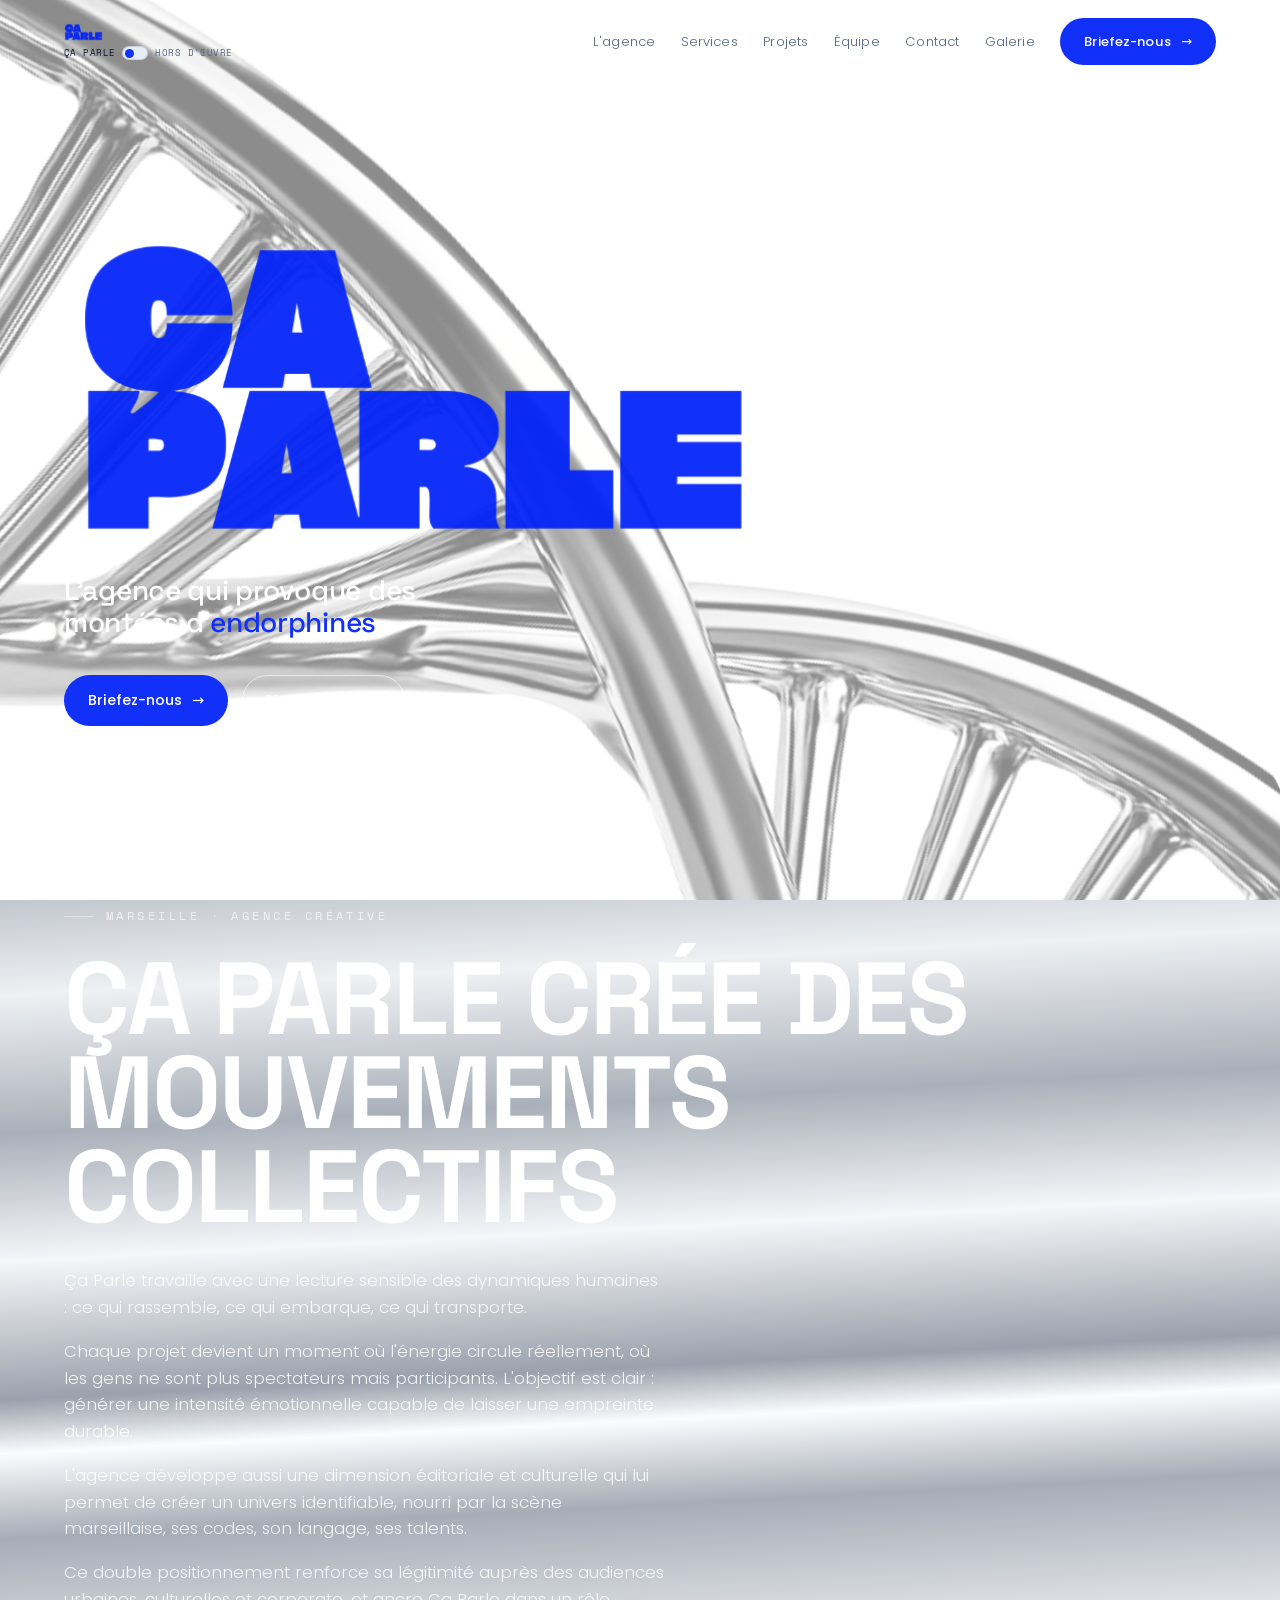
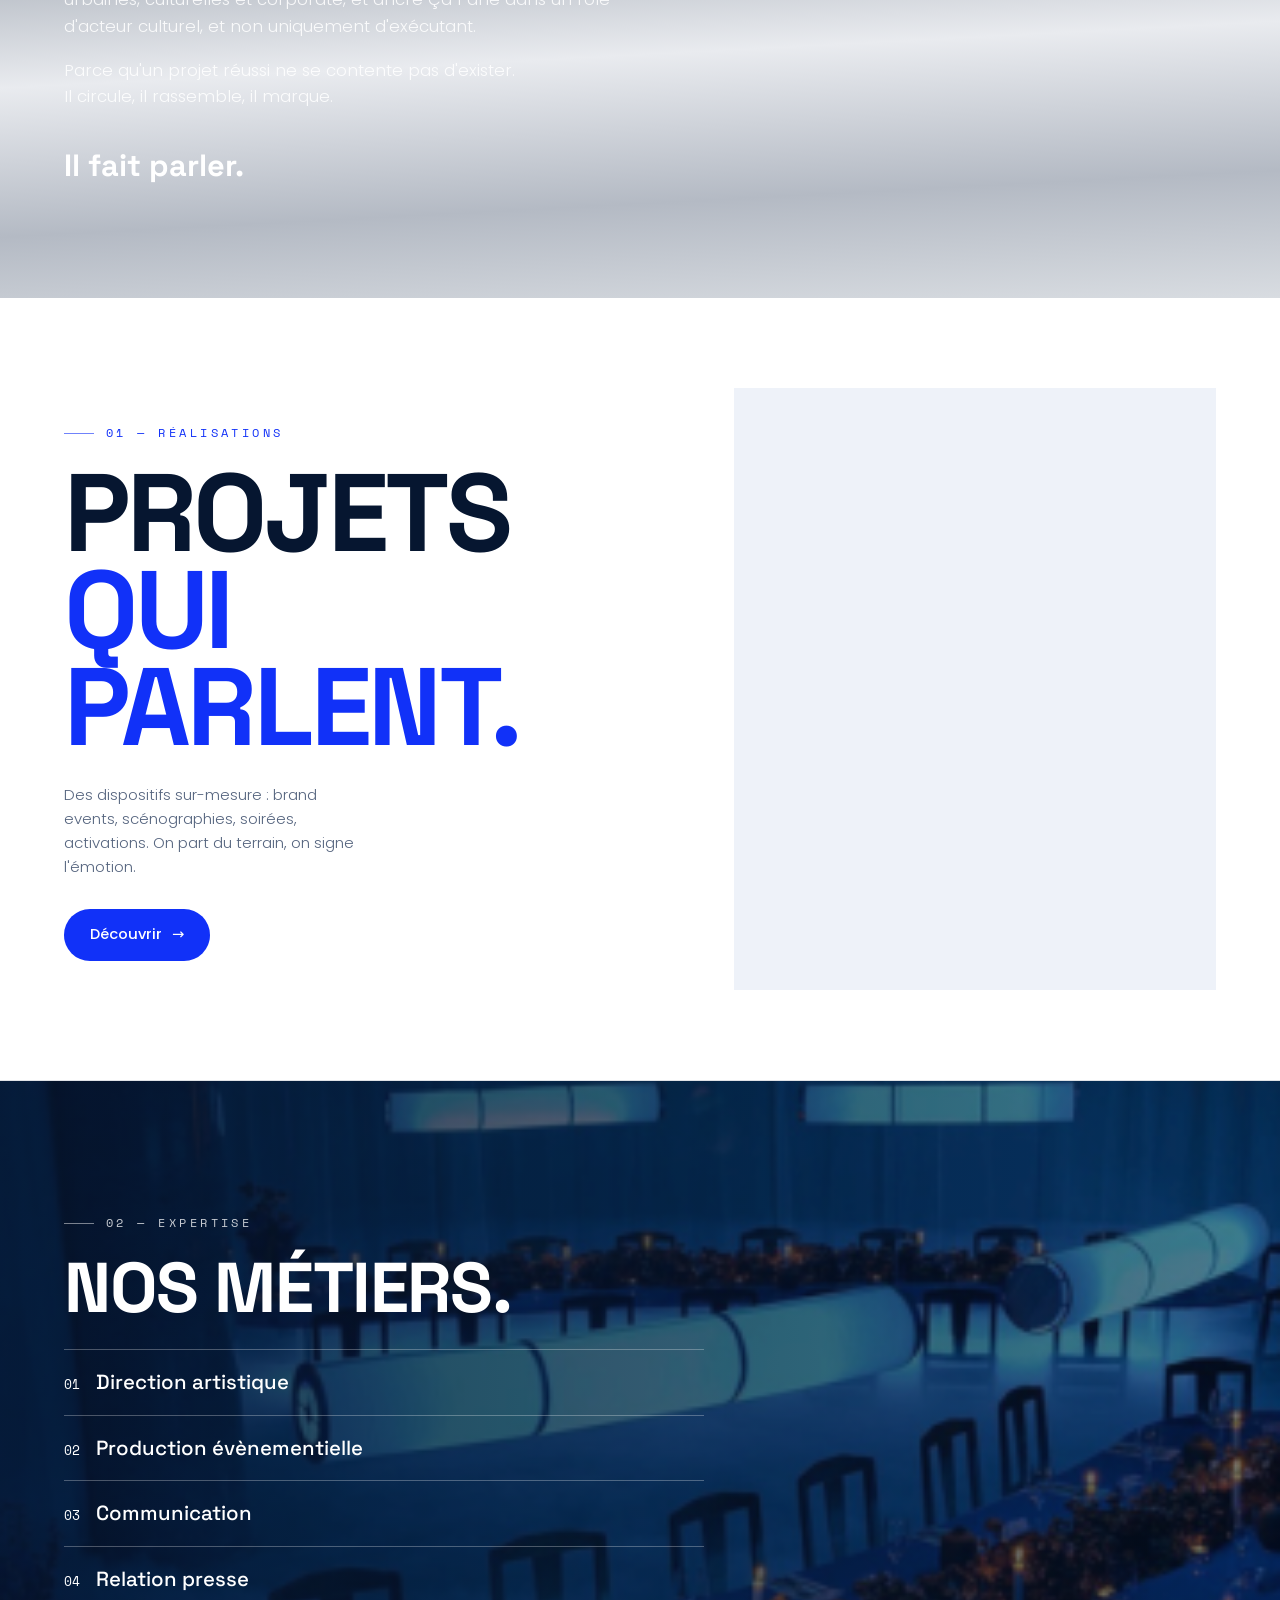
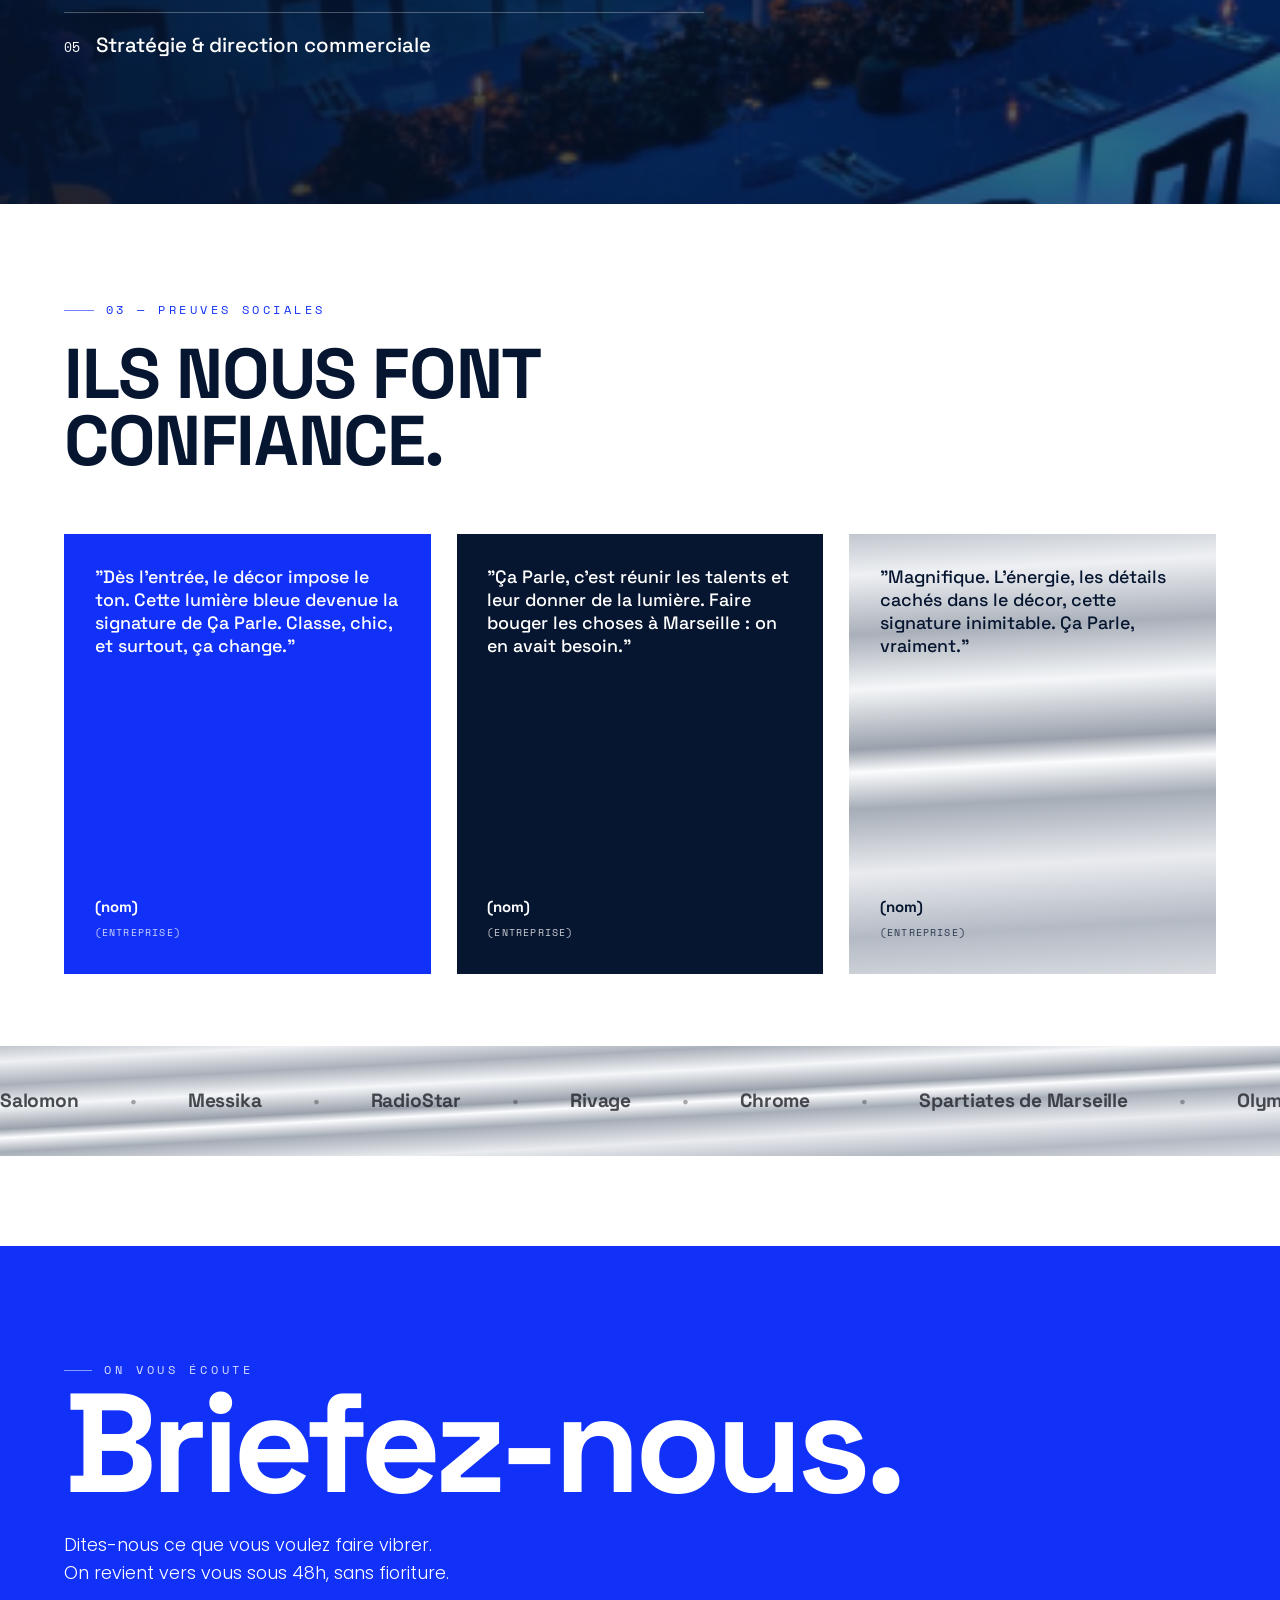
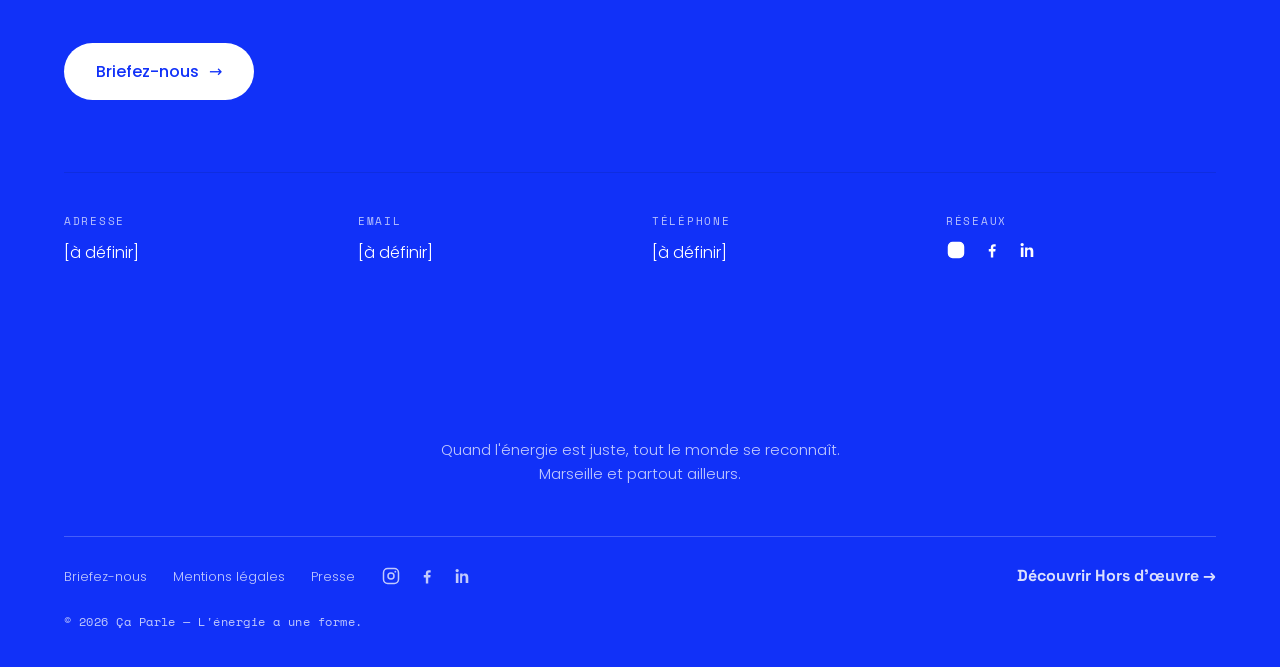
==== commit 2abfbaa2: "Aperçu: section 01 Réalisations géante + slideshow auto des projets; répare la lightbox (balise ouvr" ====
--- a/apercu-caparle.html
+++ b/apercu-caparle.html
@@ -71,6 +71,20 @@
 #contact .btn .arrow{color:var(--c-primary)}
 #contact .coords .social{color:#fff}
 #contact .coords .social svg{fill:#fff}
+
+/* Section 01 Réalisations : titre géant + slideshow auto */
+.dk-trow{display:grid;grid-template-columns:1.12fr .88fr;gap:clamp(28px,4.5vw,70px);align-items:center}
+.dk-tleft .dk-sub{margin-top:22px}
+.dk-huge{font-family:var(--font-display);font-weight:700;text-transform:uppercase;letter-spacing:-.03em;line-height:.88;font-size:clamp(3rem,8.6vw,8.6rem);margin:24px 0 4px}
+.dk-slideshow{position:relative;aspect-ratio:4/5;overflow:hidden;background:var(--bg-alt)}
+.dk-slideshow img{position:absolute;inset:0;width:100%;height:100%;object-fit:cover;opacity:0;animation:dkslide 15s infinite}
+.dk-slideshow img:nth-child(1){animation-delay:0s}
+.dk-slideshow img:nth-child(2){animation-delay:3s}
+.dk-slideshow img:nth-child(3){animation-delay:6s}
+.dk-slideshow img:nth-child(4){animation-delay:9s}
+.dk-slideshow img:nth-child(5){animation-delay:12s}
+@keyframes dkslide{0%{opacity:0}2%{opacity:1}18%{opacity:1}20%{opacity:0}100%{opacity:0}}
+@media(max-width:820px){.dk-trow{grid-template-columns:1fr}}
 </style>
 </head>
 <body>
@@ -126,14 +140,20 @@
   <div class="dk-end">Il fait parler.</div>
 </div></section>
 
-<section class="dk-teaser"><div class="wrap"><div class="dk-row">
-  <div>
+<section class="dk-teaser"><div class="wrap"><div class="dk-trow">
+  <div class="dk-tleft">
     <span class="dk-eyebrow">01 — Réalisations</span>
-    <h2 class="dk-lg">Projets<br><span class="dk-blue">qui parlent.</span></h2>
+    <h2 class="dk-huge">Projets<br><span class="dk-blue">qui parlent.</span></h2>
     <p class="dk-sub">Des dispositifs sur-mesure : brand events, scénographies, soirées, activations. On part du terrain, on signe l'émotion.</p>
     <a href="#projets" class="dk-btn">Découvrir <span>&rarr;</span></a>
   </div>
-  <div class="dk-shot r43"><img src="assets/projet-plage.jpg" alt="Projet"></div>
+  <div class="dk-slideshow">
+    <img src="assets/projet-lancement.jpg" alt="">
+    <img src="assets/projet-plage.jpg" alt="">
+    <img src="assets/projet-laverie.jpg" alt="">
+    <img src="assets/event-cp-1.jpg" alt="">
+    <img src="assets/plage-cp-1.jpg" alt="">
+  </div>
 </div></div></section>
 
 <section class="dk-metiers"><div class="wrap">
@@ -295,6 +315,7 @@
   </div>
 </div>
 
+<div class="lightbox" id="lightbox" aria-hidden="true" role="dialog" aria-modal="true">
   <button class="lightbox-close" type="button" aria-label="Fermer">×</button>
   <img class="lightbox-img" id="lightbox-img" src="" alt="" />
 </div>
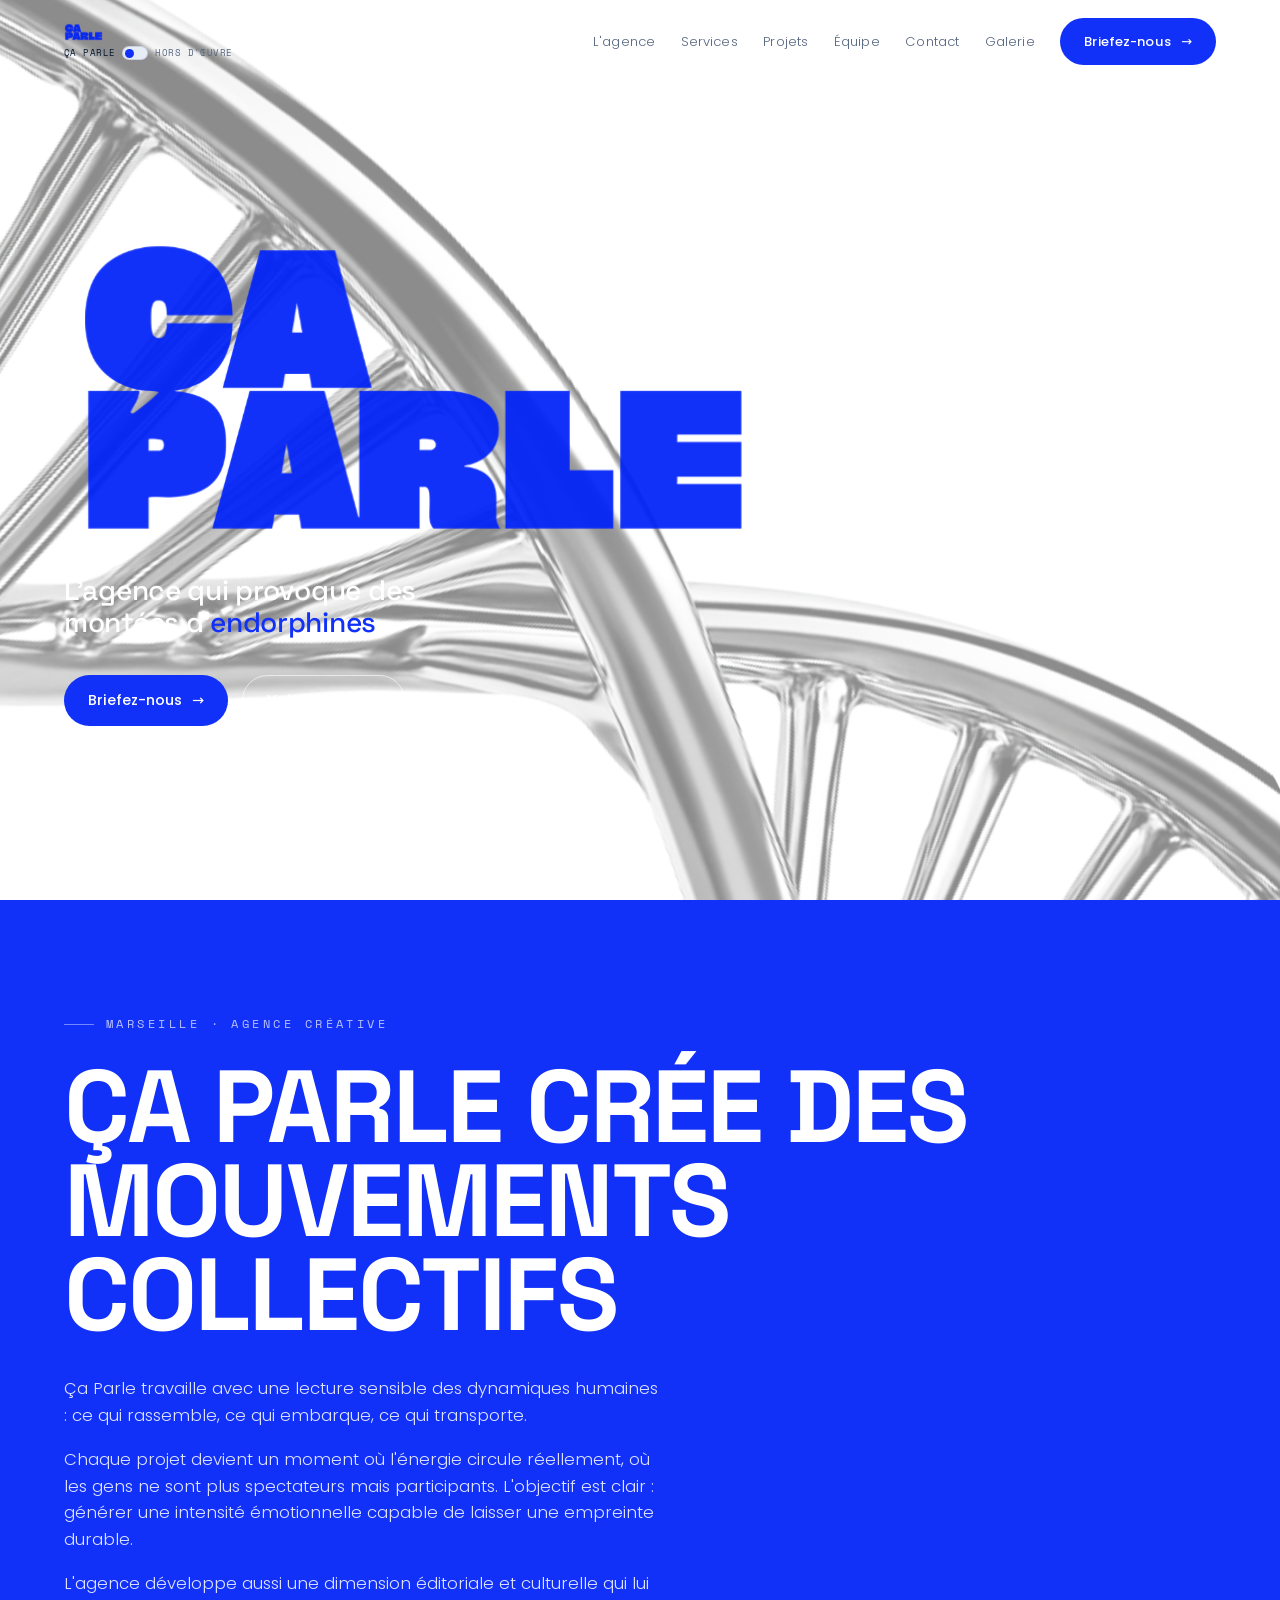
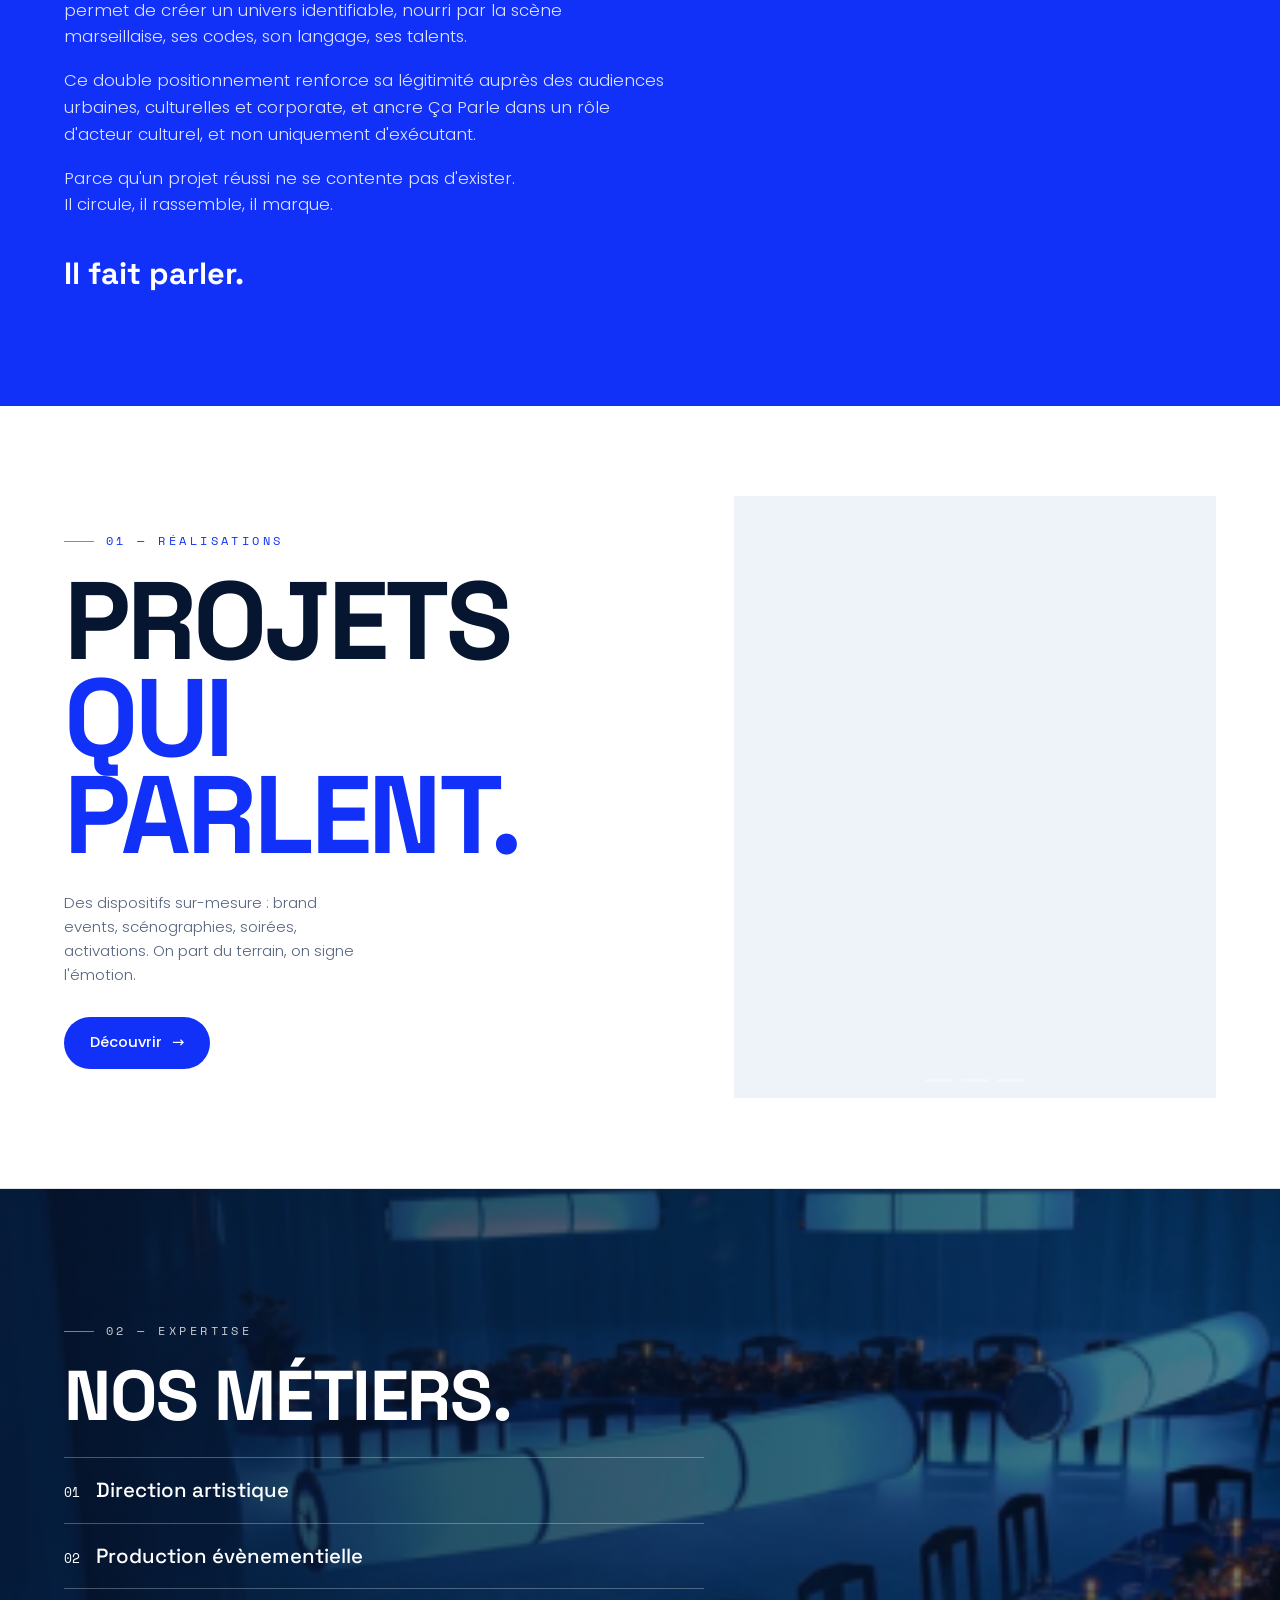
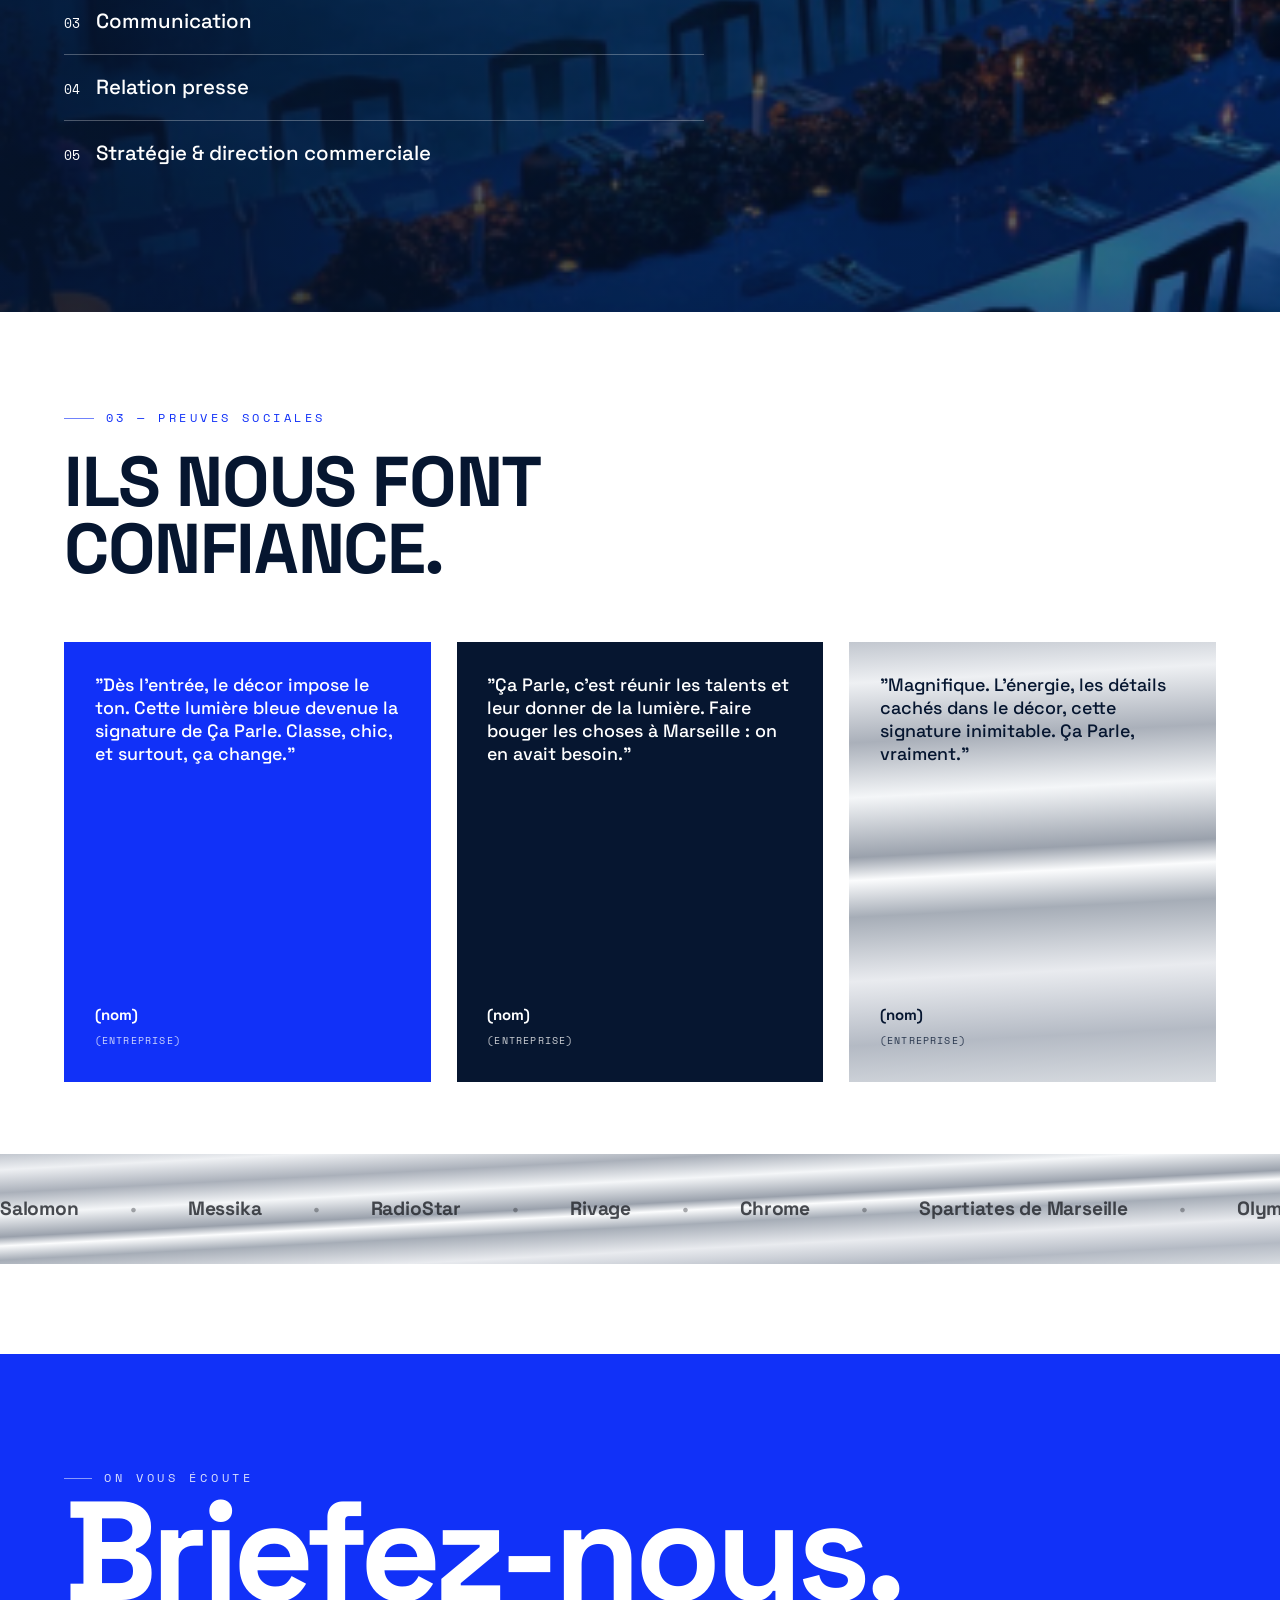
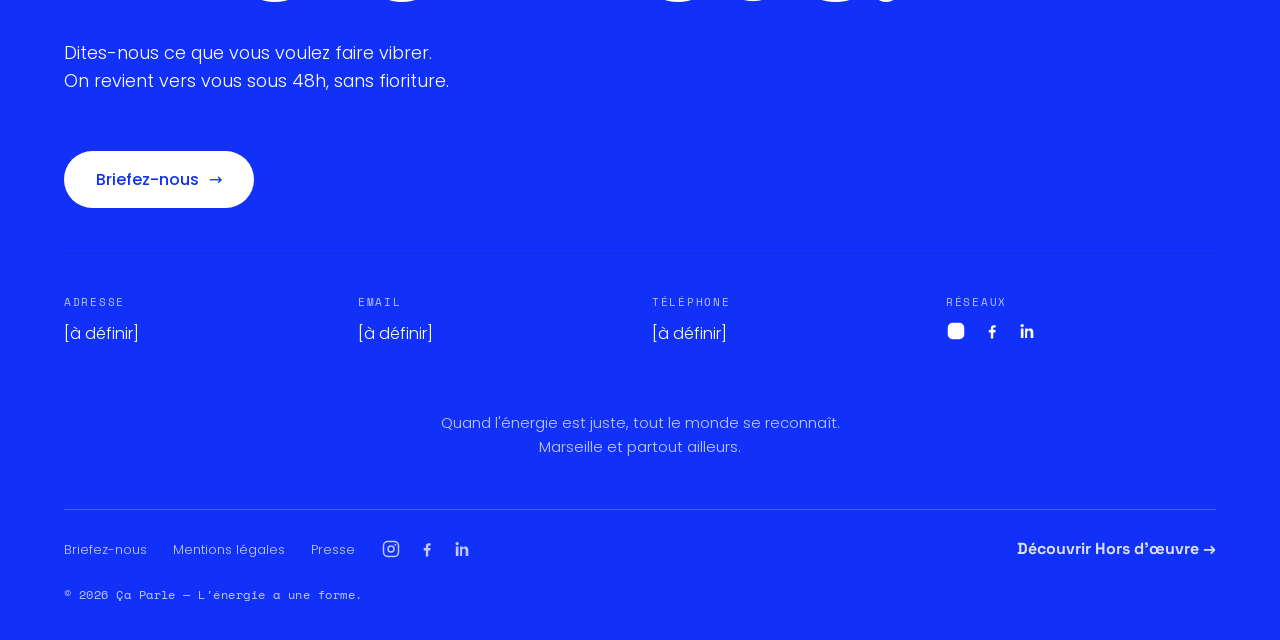
==== commit 7fe3f0fa: "Aperçu: fond présentation re-bleu (battait #agence chrome), slideshow 3 projets + 3 indicateurs blan" ====
--- a/apercu-caparle.html
+++ b/apercu-caparle.html
@@ -11,7 +11,7 @@
 .dk-eyebrow::before{content:"";width:30px;height:1px;background:currentColor;opacity:.6}
 .dk-xl{font-family:var(--font-display);font-weight:700;text-transform:uppercase;letter-spacing:-.02em;line-height:.92;font-size:clamp(2.6rem,8vw,8rem)}
 .dk-lg{font-family:var(--font-display);font-weight:700;text-transform:uppercase;letter-spacing:-.02em;line-height:.94;font-size:clamp(2.2rem,5.5vw,5rem)}
-.dk-intro{background:var(--c-primary);color:#fff;padding:clamp(90px,12vh,170px) 0}
+.dk-intro,.dk-intro#agence{background:var(--c-primary) !important;color:#fff;padding:clamp(90px,12vh,170px) 0}
 .dk-intro .dk-eyebrow{color:rgba(255,255,255,.7)}
 .dk-intro .dk-xl{margin:26px 0 34px;max-width:18ch}
 .dk-intro p{max-width:60ch;font-size:clamp(1rem,1.3vw,1.35rem);color:rgba(255,255,255,.86);line-height:1.6}
@@ -77,14 +77,24 @@
 .dk-tleft .dk-sub{margin-top:22px}
 .dk-huge{font-family:var(--font-display);font-weight:700;text-transform:uppercase;letter-spacing:-.03em;line-height:.88;font-size:clamp(3rem,8.6vw,8.6rem);margin:24px 0 4px}
 .dk-slideshow{position:relative;aspect-ratio:4/5;overflow:hidden;background:var(--bg-alt)}
-.dk-slideshow img{position:absolute;inset:0;width:100%;height:100%;object-fit:cover;opacity:0;animation:dkslide 15s infinite}
+.dk-slideshow img{position:absolute;inset:0;width:100%;height:100%;object-fit:cover;opacity:0;animation:dkslide 12s infinite}
 .dk-slideshow img:nth-child(1){animation-delay:0s}
-.dk-slideshow img:nth-child(2){animation-delay:3s}
-.dk-slideshow img:nth-child(3){animation-delay:6s}
-.dk-slideshow img:nth-child(4){animation-delay:9s}
-.dk-slideshow img:nth-child(5){animation-delay:12s}
-@keyframes dkslide{0%{opacity:0}2%{opacity:1}18%{opacity:1}20%{opacity:0}100%{opacity:0}}
+.dk-slideshow img:nth-child(2){animation-delay:4s}
+.dk-slideshow img:nth-child(3){animation-delay:8s}
+@keyframes dkslide{0%{opacity:0}3%{opacity:1}30%{opacity:1}33.33%{opacity:0}100%{opacity:0}}
+/* indicateurs : 3 petits traits blancs */
+.dk-dots{position:absolute;left:0;right:0;bottom:16px;display:flex;justify-content:center;gap:8px;z-index:2}
+.dk-dots span{width:28px;height:3px;border-radius:2px;background:#fff;opacity:.35;animation:dkdot 12s infinite}
+.dk-dots span:nth-child(1){animation-delay:0s}
+.dk-dots span:nth-child(2){animation-delay:4s}
+.dk-dots span:nth-child(3){animation-delay:8s}
+@keyframes dkdot{0%{opacity:.35}3%{opacity:1}30%{opacity:1}33.33%{opacity:.35}100%{opacity:.35}}
 @media(max-width:820px){.dk-trow{grid-template-columns:1fr}}
+
+/* Réduit l'espace entre les coordonnées et le bas (Quand l'énergie...) */
+#contact{padding-bottom:clamp(26px,3.5vh,46px)}
+.footer{padding-top:clamp(26px,3.5vh,46px) !important}
+.coords{margin-top:clamp(34px,5vh,60px) !important}
 </style>
 </head>
 <body>
@@ -151,8 +161,7 @@
     <img src="assets/projet-lancement.jpg" alt="">
     <img src="assets/projet-plage.jpg" alt="">
     <img src="assets/projet-laverie.jpg" alt="">
-    <img src="assets/event-cp-1.jpg" alt="">
-    <img src="assets/plage-cp-1.jpg" alt="">
+    <div class="dk-dots"><span></span><span></span><span></span></div>
   </div>
 </div></div></section>
 
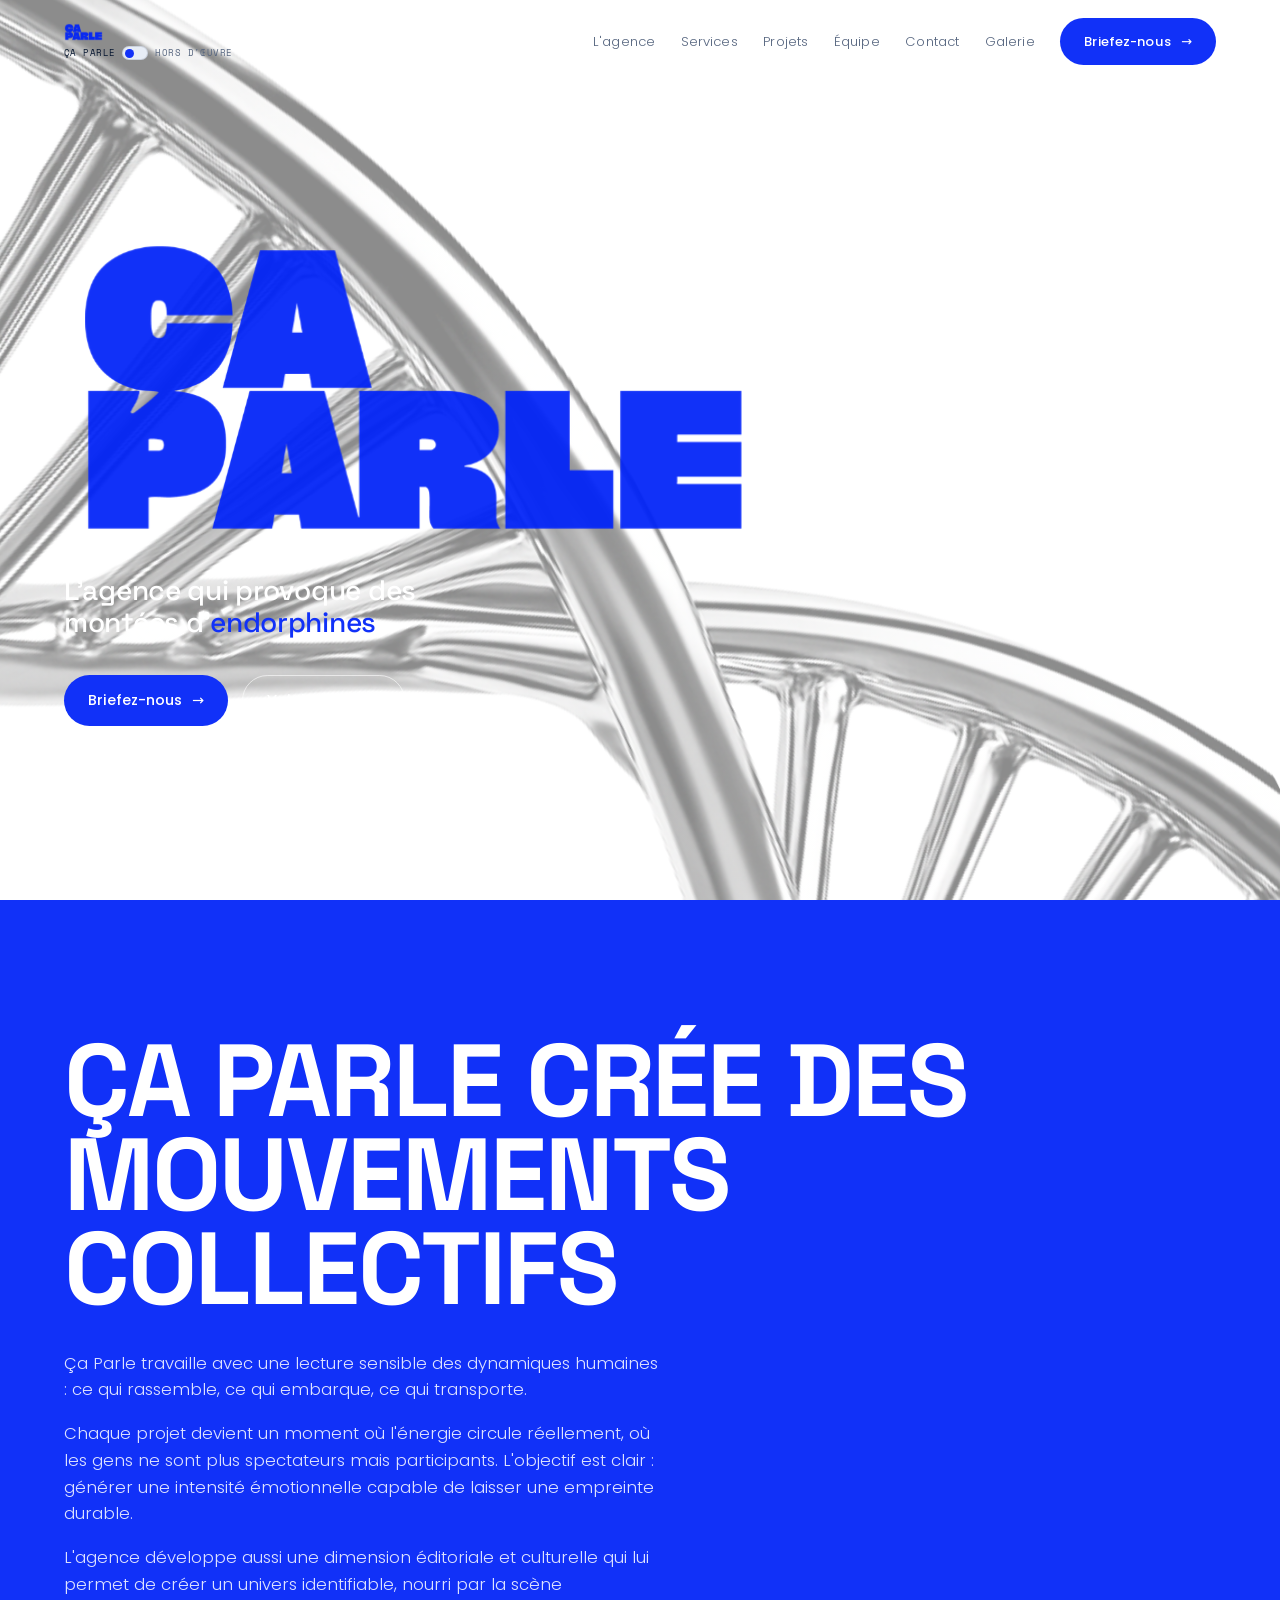
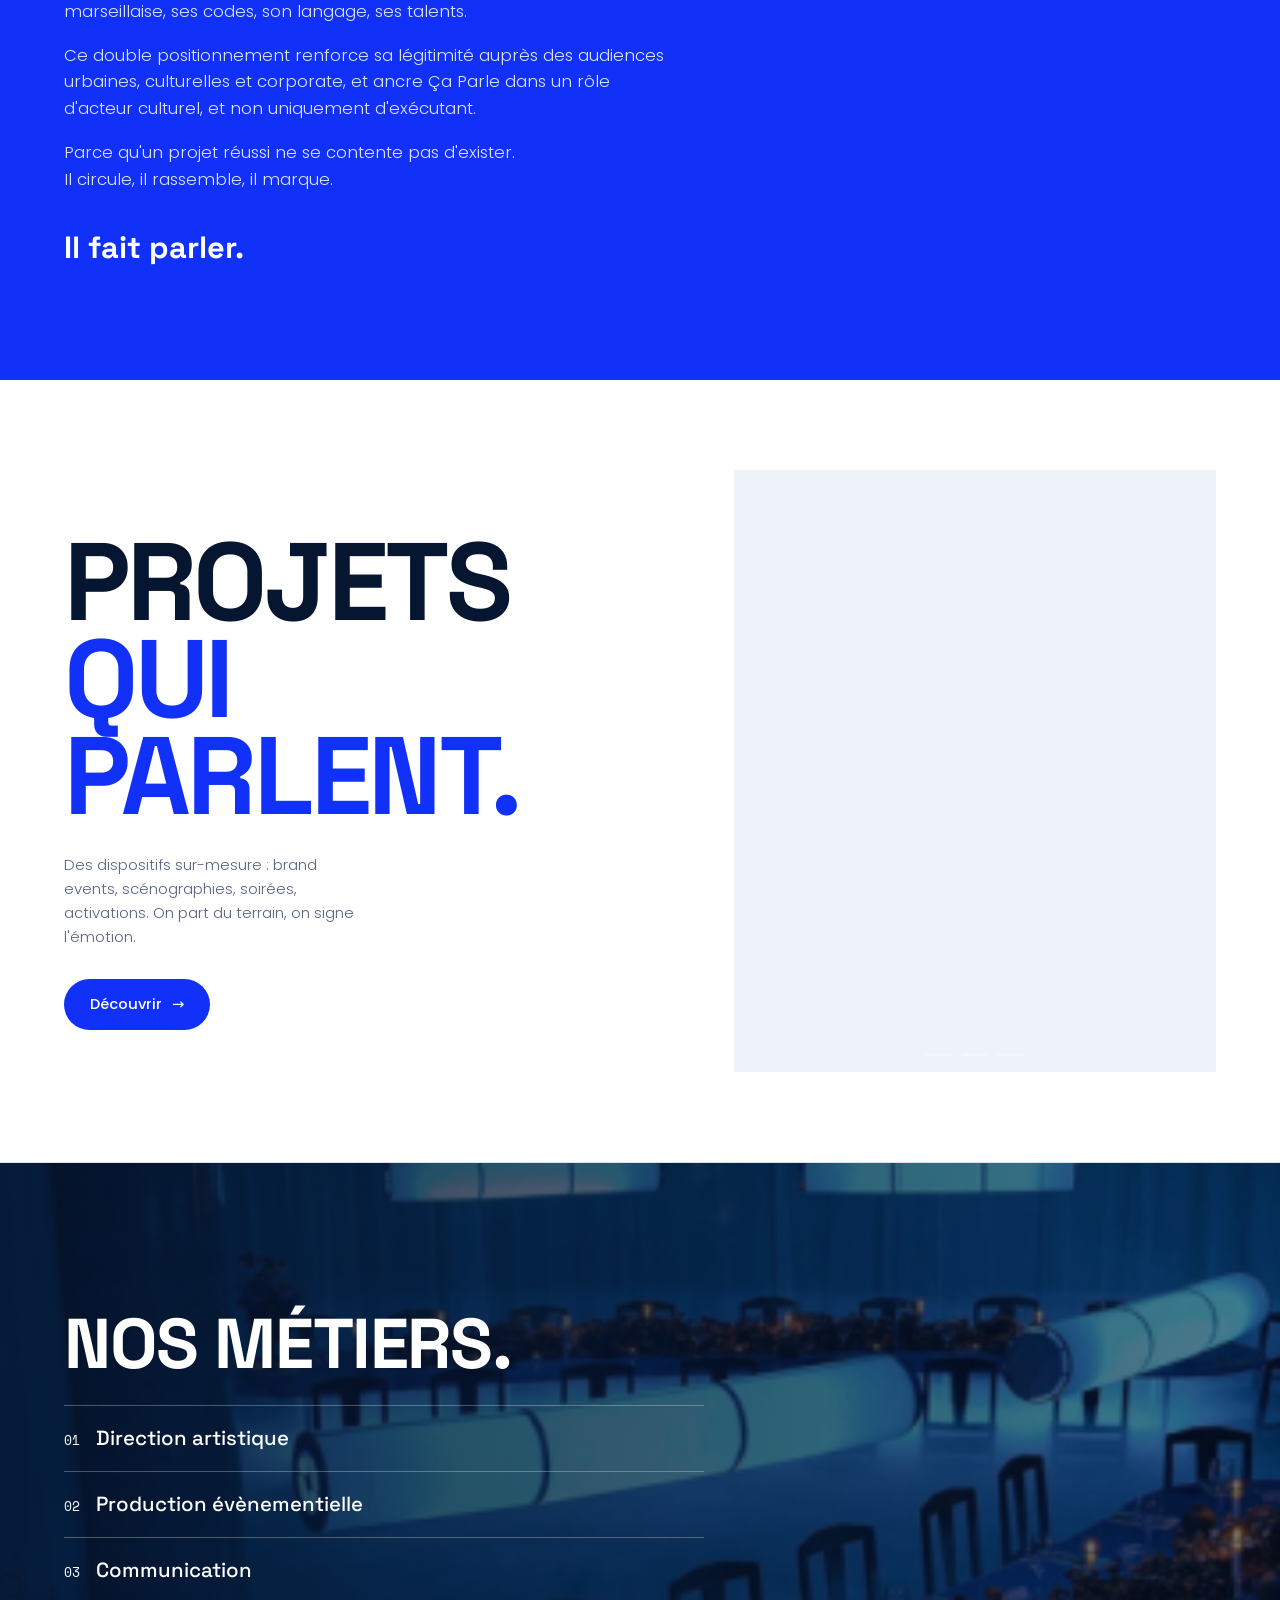
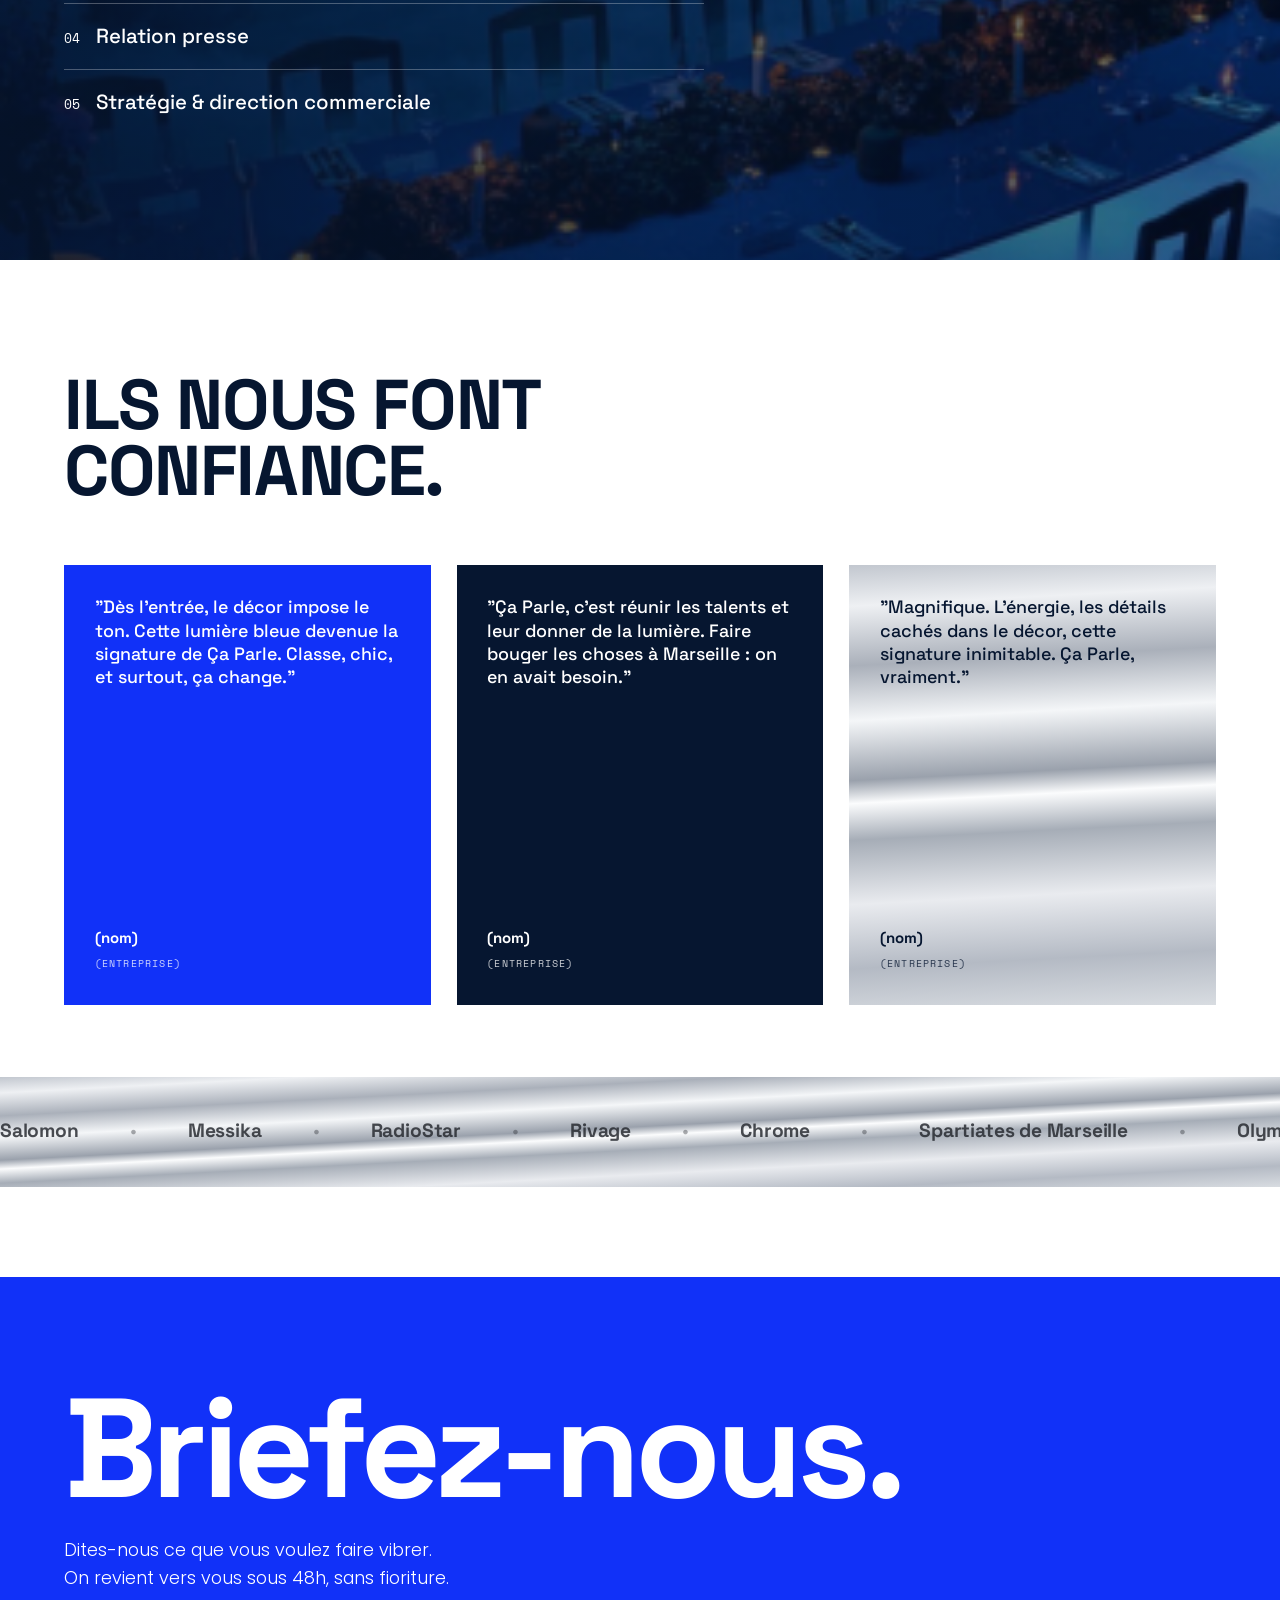
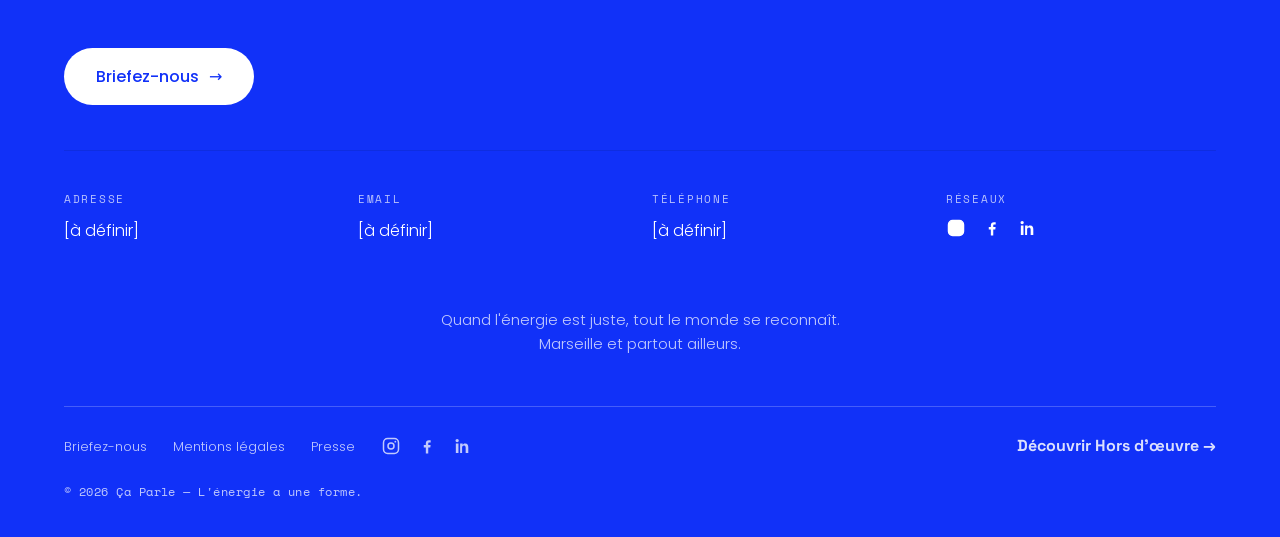
==== commit 490e10c6: "Aperçu: retire les libellés/tirets au-dessus des titres (Marseille·Agence créative, 01—Réalisations," ====
--- a/apercu-caparle.html
+++ b/apercu-caparle.html
@@ -95,6 +95,10 @@
 #contact{padding-bottom:clamp(26px,3.5vh,46px)}
 .footer{padding-top:clamp(26px,3.5vh,46px) !important}
 .coords{margin-top:clamp(34px,5vh,60px) !important}
+
+/* Suppression des libellés (eyebrow + tiret) au-dessus des titres */
+.dk-eyebrow{display:none !important}
+#contact .eyebrow{display:none !important}
 </style>
 </head>
 <body>
